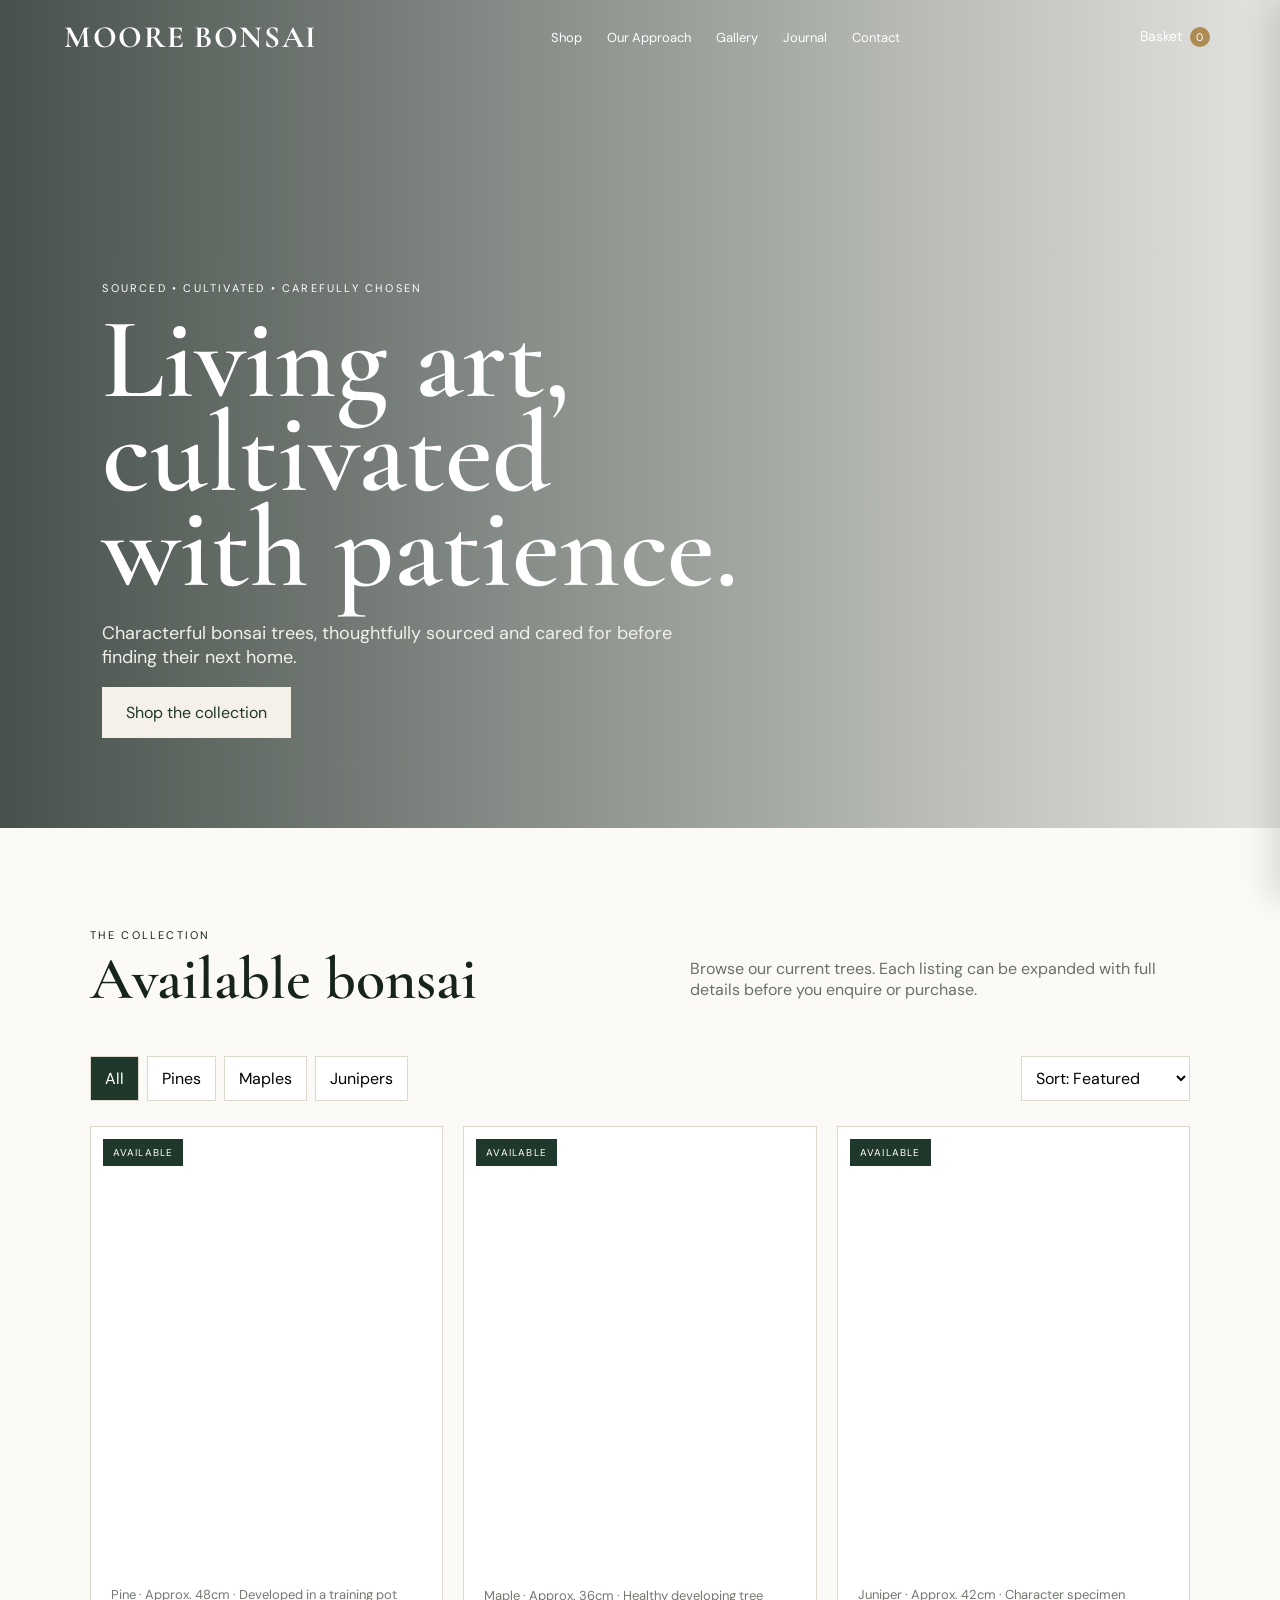
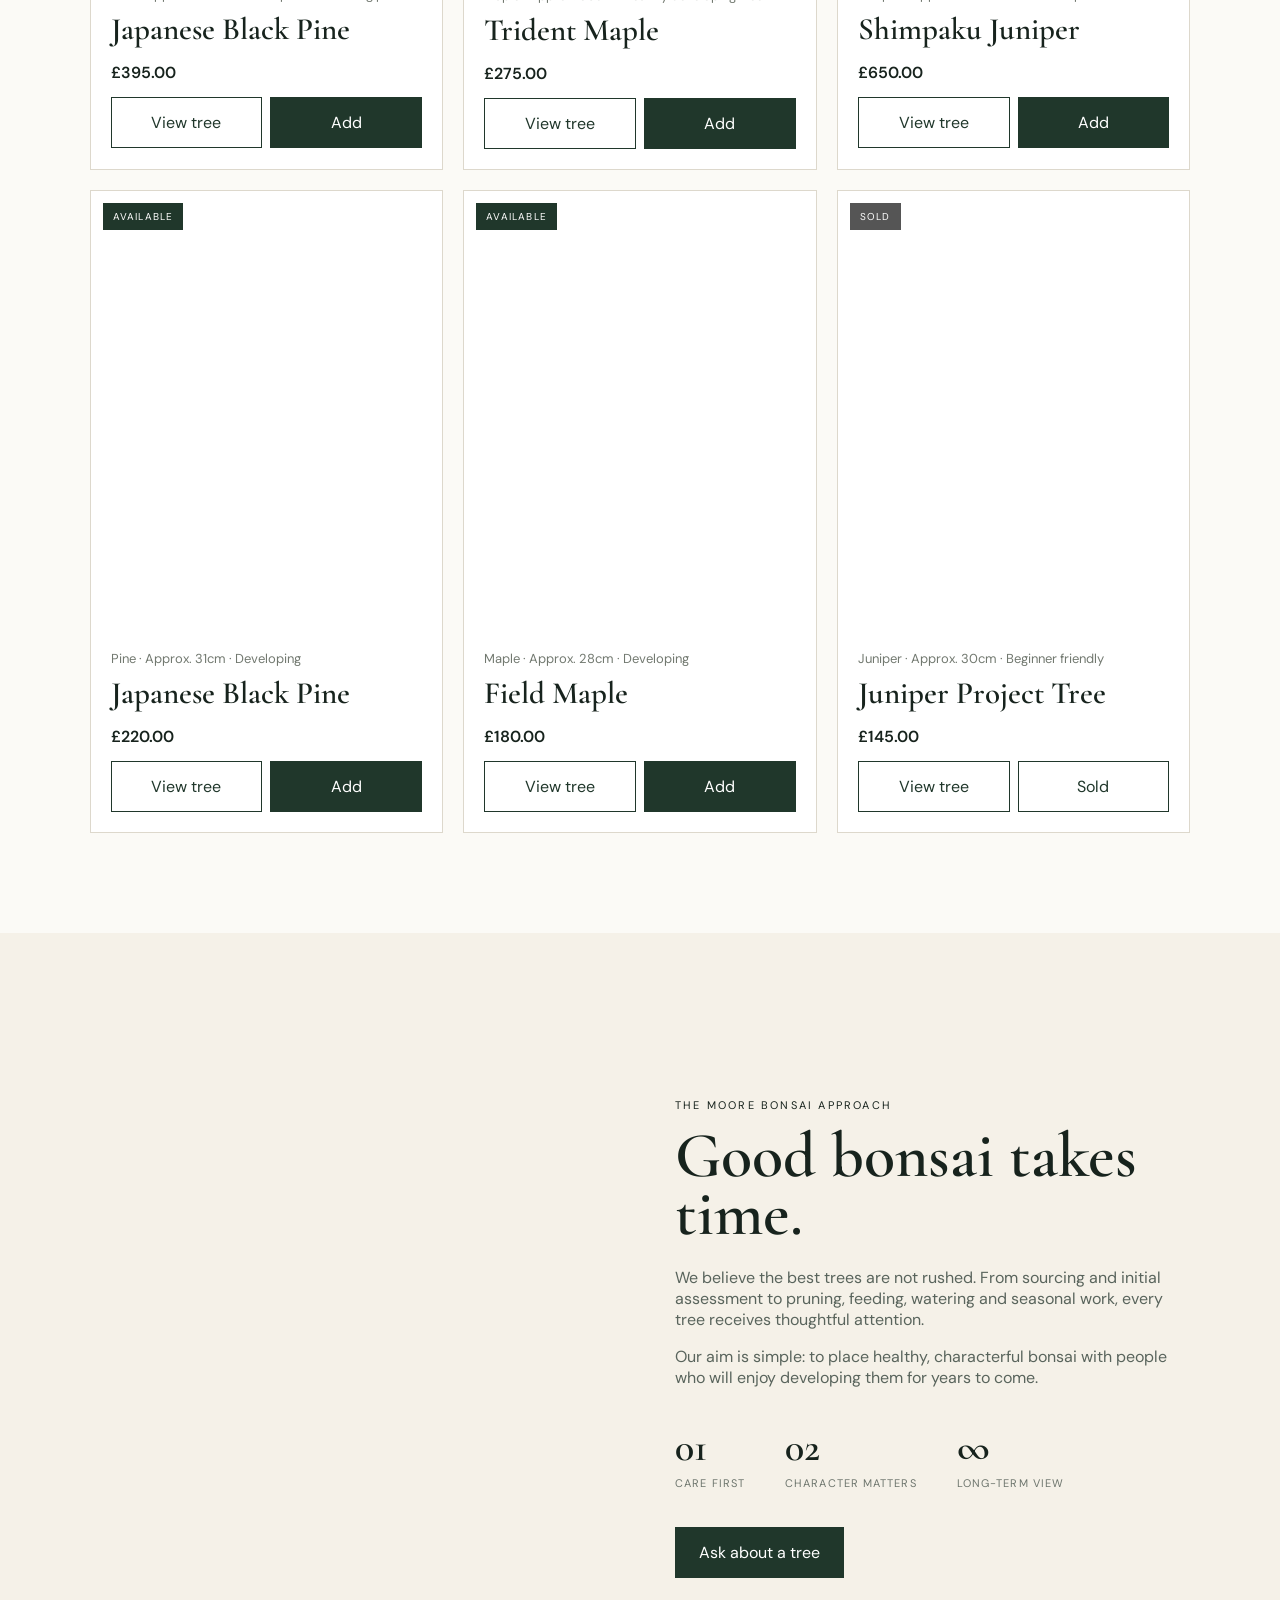
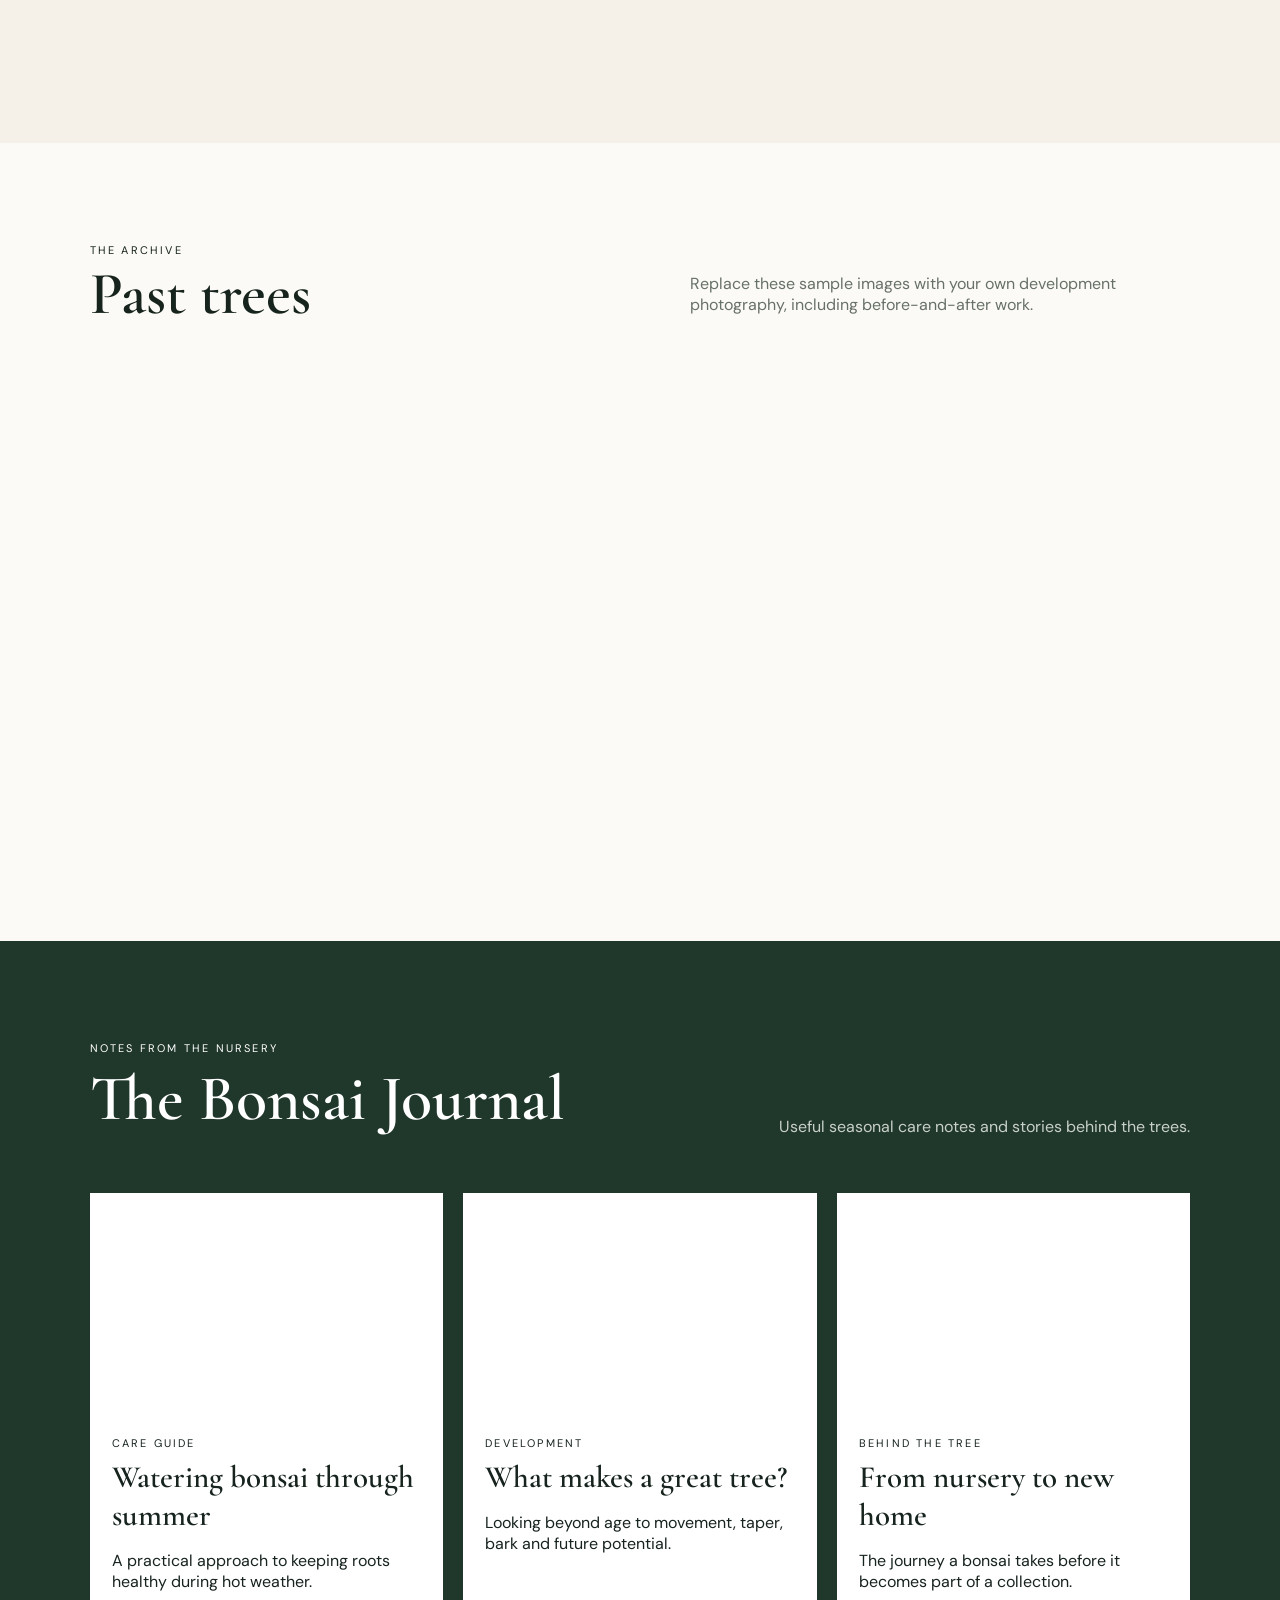
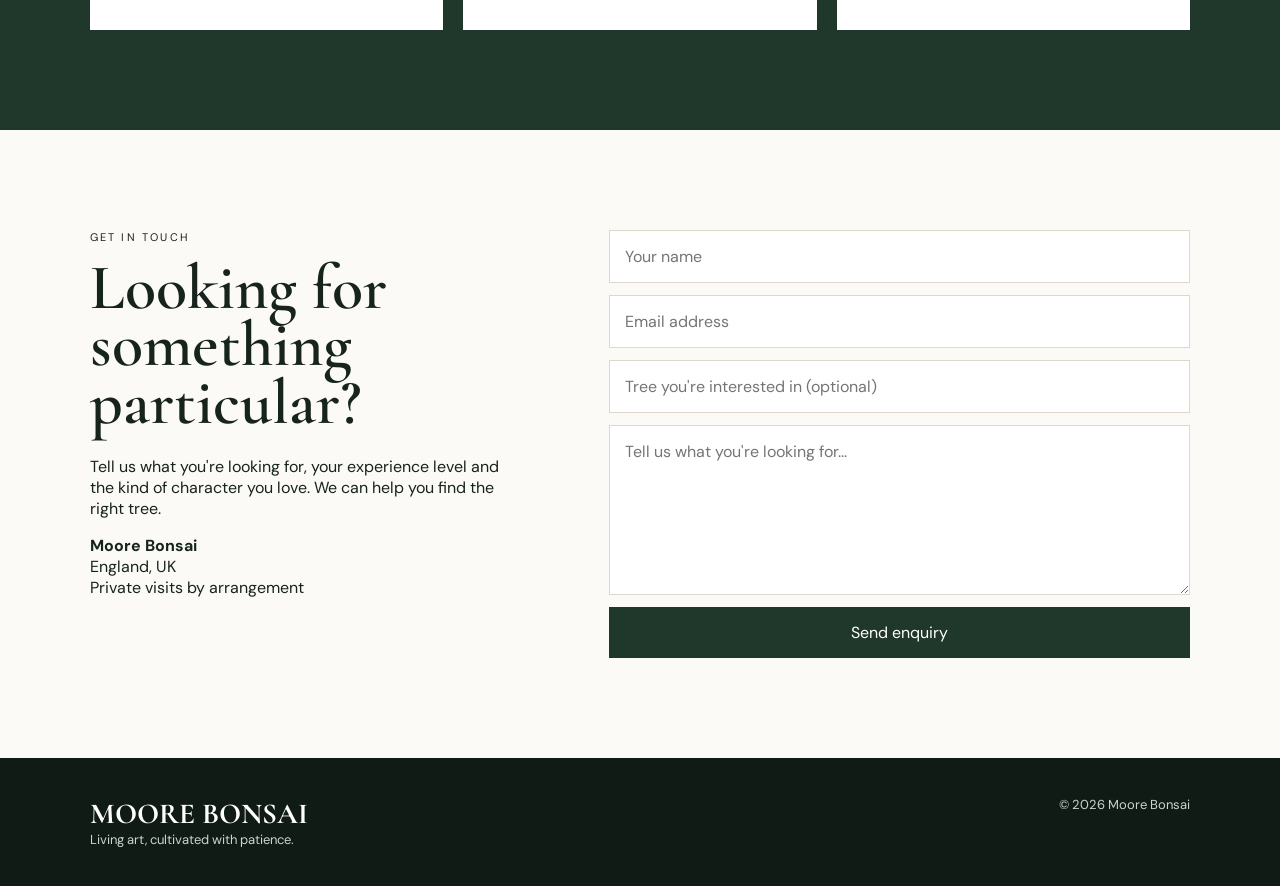
==== index.html @ e244dfec "Add files via upload" ====
<!doctype html>
<html lang="en">
<head>
<meta charset="utf-8">
<meta name="viewport" content="width=device-width,initial-scale=1">
<meta name="description" content="Moore Bonsai — carefully sourced, cultivated and sold bonsai trees in the UK.">
<title>Moore Bonsai | Curated Bonsai Trees</title>
<link rel="preconnect" href="https://fonts.googleapis.com">
<link rel="preconnect" href="https://fonts.gstatic.com" crossorigin>
<link href="https://fonts.googleapis.com/css2?family=Cormorant+Garamond:wght@500;600;700&family=DM+Sans:wght@400;500;600&display=swap" rel="stylesheet">
<style>
:root{--ink:#17231d;--green:#20372b;--sage:#72816e;--cream:#f5f1e8;--paper:#fbfaf6;--line:#ddd8cc;--gold:#ad8b52;--white:#fff}
*{box-sizing:border-box}html{scroll-behavior:smooth}body{margin:0;background:var(--paper);color:var(--ink);font-family:"DM Sans",sans-serif}a{text-decoration:none;color:inherit}button,input,select,textarea{font:inherit}.nav{position:fixed;z-index:20;top:0;width:100%;padding:18px 5vw;display:flex;align-items:center;justify-content:space-between;color:#fff;transition:.25s}.nav.scrolled{background:#fbfaf6f5;color:var(--ink);box-shadow:0 2px 18px #0001}.brand{font:700 31px "Cormorant Garamond";letter-spacing:.05em}.links{display:flex;gap:25px;font-size:13px}.links a:hover{opacity:.6}.nav-actions{display:flex;align-items:center;gap:15px}.cart-btn,.menu{background:none;border:0;color:inherit;cursor:pointer}.cart-btn{font-size:14px}.badge{display:inline-grid;place-items:center;width:20px;height:20px;border-radius:50%;background:var(--gold);color:#fff;font-size:11px;margin-left:4px}.menu{display:none;font-size:24px}.hero{min-height:92vh;background:linear-gradient(90deg,#06130dbb,#06130d18),url("https://images.unsplash.com/photo-1600166898405-da9535204843?auto=format&fit=crop&w=2200&q=88") center/cover;display:grid;align-items:end;color:#fff}.hero-inner{padding:145px 8vw 90px;max-width:900px}.eyebrow{text-transform:uppercase;letter-spacing:.2em;font-size:11px}.hero h1{font:600 clamp(62px,9vw,120px)/.82 "Cormorant Garamond";margin:18px 0 25px}.hero p{font-size:18px;max-width:600px;color:#f1f1ed}.btn{display:inline-block;padding:14px 23px;border:1px solid var(--green);background:var(--green);color:#fff;cursor:pointer;transition:.2s}.btn:hover{transform:translateY(-2px)}.btn.light{background:var(--cream);border-color:var(--cream);color:var(--green)}.btn.outline{background:transparent;color:var(--green)}section{padding:100px 7vw}.section-head{display:flex;justify-content:space-between;align-items:end;gap:30px;margin-bottom:40px}.section-head h2{font:600 60px/.9 "Cormorant Garamond";margin:10px 0}.section-head p{max-width:500px;color:#687168}.shopbar{display:flex;justify-content:space-between;gap:15px;margin-bottom:25px}.filters{display:flex;gap:8px;flex-wrap:wrap}.filter{border:1px solid var(--line);background:#fff;padding:10px 14px;cursor:pointer}.filter.active{background:var(--green);color:#fff}.sort{border:1px solid var(--line);padding:10px;background:#fff}.grid{display:grid;grid-template-columns:repeat(3,1fr);gap:20px}.product{background:#fff;border:1px solid var(--line);position:relative}.product.sold .image{filter:grayscale(.7);opacity:.7}.ribbon{position:absolute;z-index:2;top:12px;left:12px;background:var(--green);color:#fff;padding:7px 10px;font-size:10px;text-transform:uppercase;letter-spacing:.12em}.ribbon.sold{background:#555}.image{aspect-ratio:4/5;background-size:cover;background-position:center}.product-body{padding:20px}.product-body h3{font:600 31px "Cormorant Garamond";margin:7px 0}.meta{color:#727970;font-size:13px}.price{font-weight:600;margin:14px 0}.actions{display:flex;gap:8px}.actions button{flex:1}.story{background:var(--cream);display:grid;grid-template-columns:1fr 1fr;gap:70px;align-items:center}.story-img{min-height:610px;background:url("https://images.unsplash.com/photo-1513836279014-a89f7a76ae86?auto=format&fit=crop&w=1400&q=88") center/cover}.story h2,.journal h2,.contact h2{font:600 64px/.9 "Cormorant Garamond";margin:15px 0 25px}.story p{color:#59645c;max-width:620px}.stats{display:flex;gap:40px;margin:35px 0}.stats strong{display:block;font:600 40px "Cormorant Garamond"}.stats span{font-size:11px;text-transform:uppercase;letter-spacing:.1em;color:#6d756d}.gallery{display:grid;grid-template-columns:1.2fr .8fr .9fr;grid-auto-rows:230px;gap:10px}.gallery div{background:center/cover}.tall{grid-row:span 2}.wide{grid-column:span 2}.journal{background:var(--green);color:#fff}.journal .section-head p{color:#c8d0ca}.journal .card{background:#fff;color:var(--ink);border:0}.cardimg{aspect-ratio:16/10;background:center/cover}.cardbody{padding:22px}.cardbody h3{font:600 31px "Cormorant Garamond";margin:8px 0}.contact{display:grid;grid-template-columns:.85fr 1.15fr;gap:90px}.form{display:grid;gap:12px}.form input,.form textarea{border:1px solid var(--line);padding:15px;background:#fff;outline:none}.form textarea{min-height:170px;resize:vertical}.success{display:none;background:#e6eee7;padding:15px;color:#28422f}.modal-bg{display:none;position:fixed;z-index:40;inset:0;background:#07130db8;padding:5vh 5vw;overflow:auto}.modal{max-width:980px;margin:auto;background:var(--paper);display:grid;grid-template-columns:1fr 1fr;position:relative}.modal-image{min-height:600px;background:center/cover}.modal-body{padding:45px}.close{position:absolute;right:15px;top:10px;border:0;background:none;font-size:30px;cursor:pointer}.modal h2{font:600 56px/.9 "Cormorant Garamond";margin:12px 0}.cart-panel{position:fixed;z-index:50;right:-430px;top:0;width:min(430px,100%);height:100%;background:#fff;box-shadow:-10px 0 30px #0002;transition:.3s;padding:28px;display:flex;flex-direction:column}.cart-panel.open{right:0}.cart-head{display:flex;justify-content:space-between;align-items:center}.cart-items{flex:1;overflow:auto;margin:20px 0}.cart-item{display:grid;grid-template-columns:80px 1fr auto;gap:12px;padding:12px 0;border-bottom:1px solid var(--line)}.cart-thumb{width:80px;height:90px;background:center/cover}.remove{border:0;background:none;color:#777;cursor:pointer}.total{border-top:1px solid var(--line);padding-top:15px;font-size:18px;font-weight:600}.checkout-note{font-size:12px;color:#777;margin:12px 0}footer{padding:38px 7vw;background:#101b16;color:#ccd4ce;display:flex;justify-content:space-between;font-size:13px}.footer-brand{font:700 29px "Cormorant Garamond";color:#fff}
@media(max-width:850px){.links{display:none}.menu{display:block}.nav.open .links{display:flex;position:absolute;top:70px;left:0;right:0;background:var(--paper);color:var(--ink);padding:25px;flex-direction:column}.grid,.story,.contact,.modal{grid-template-columns:1fr}.story-img{min-height:420px}.section-head{display:block}.shopbar{display:block}.sort{margin-top:10px}.gallery{grid-template-columns:1fr 1fr}.wide{grid-column:span 2}.modal-image{min-height:360px}.modal-body{padding:30px}.footer{display:block}}
</style>
</head>
<body>
<nav class="nav" id="nav">
<a class="brand" href="#home">MOORE BONSAI</a>
<div class="links"><a href="#shop">Shop</a><a href="#story">Our Approach</a><a href="#gallery">Gallery</a><a href="#journal">Journal</a><a href="#contact">Contact</a></div>
<div class="nav-actions"><button class="cart-btn" onclick="toggleCart()">Basket <span class="badge" id="count">0</span></button><button class="menu" onclick="document.querySelector('.nav').classList.toggle('open')">☰</button></div>
</nav>

<header class="hero" id="home"><div class="hero-inner">
<div class="eyebrow">Sourced • Cultivated • Carefully Chosen</div>
<h1>Living art,<br>cultivated<br>with patience.</h1>
<p>Characterful bonsai trees, thoughtfully sourced and cared for before finding their next home.</p>
<a class="btn light" href="#shop">Shop the collection</a>
</div></header>

<section id="shop">
<div class="section-head"><div><div class="eyebrow">The collection</div><h2>Available bonsai</h2></div><p>Browse our current trees. Each listing can be expanded with full details before you enquire or purchase.</p></div>
<div class="shopbar"><div class="filters"><button class="filter active" onclick="filterProducts('All',this)">All</button><button class="filter" onclick="filterProducts('Pine',this)">Pines</button><button class="filter" onclick="filterProducts('Maple',this)">Maples</button><button class="filter" onclick="filterProducts('Juniper',this)">Junipers</button></div><select class="sort" onchange="sortProducts(this.value)"><option value="featured">Sort: Featured</option><option value="low">Price: Low to high</option><option value="high">Price: High to low</option></select></div>
<div class="grid" id="products"></div>
</section>

<section class="story" id="story"><div class="story-img"></div><div><div class="eyebrow">The Moore Bonsai approach</div><h2>Good bonsai takes time.</h2><p>We believe the best trees are not rushed. From sourcing and initial assessment to pruning, feeding, watering and seasonal work, every tree receives thoughtful attention.</p><p>Our aim is simple: to place healthy, characterful bonsai with people who will enjoy developing them for years to come.</p><div class="stats"><div><strong>01</strong><span>Care first</span></div><div><strong>02</strong><span>Character matters</span></div><div><strong>∞</strong><span>Long-term view</span></div></div><a class="btn" href="#contact">Ask about a tree</a></div></section>

<section id="gallery"><div class="section-head"><div><div class="eyebrow">The archive</div><h2>Past trees</h2></div><p>Replace these sample images with your own development photography, including before-and-after work.</p></div>
<div class="gallery">
<div class="tall" style="background-image:url('https://images.unsplash.com/photo-1520699049698-acd2fccb8cc8?auto=format&fit=crop&w=1200&q=85')"></div>
<div style="background-image:url('https://images.unsplash.com/photo-1599598425947-5202edd56bdb?auto=format&fit=crop&w=900&q=85')"></div>
<div style="background-image:url('https://images.unsplash.com/photo-1585320806297-9794b3e4eeae?auto=format&fit=crop&w=900&q=85')"></div>
<div class="wide" style="background-image:url('https://images.unsplash.com/photo-1545241047-6083a3684587?auto=format&fit=crop&w=1400&q=85')"></div>
</div></section>

<section class="journal" id="journal"><div class="section-head"><div><div class="eyebrow">Notes from the nursery</div><h2>The Bonsai Journal</h2></div><p>Useful seasonal care notes and stories behind the trees.</p></div>
<div class="grid">
<article class="card"><div class="cardimg" style="background-image:url('https://images.unsplash.com/photo-1599598425947-5202edd56bdb?auto=format&fit=crop&w=1200&q=85')"></div><div class="cardbody"><div class="eyebrow">Care guide</div><h3>Watering bonsai through summer</h3><p>A practical approach to keeping roots healthy during hot weather.</p></div></article>
<article class="card"><div class="cardimg" style="background-image:url('https://images.unsplash.com/photo-1520699049698-acd2fccb8cc8?auto=format&fit=crop&w=1200&q=85')"></div><div class="cardbody"><div class="eyebrow">Development</div><h3>What makes a great tree?</h3><p>Looking beyond age to movement, taper, bark and future potential.</p></div></article>
<article class="card"><div class="cardimg" style="background-image:url('https://images.unsplash.com/photo-1585320806297-9794b3e4eeae?auto=format&fit=crop&w=1200&q=85')"></div><div class="cardbody"><div class="eyebrow">Behind the tree</div><h3>From nursery to new home</h3><p>The journey a bonsai takes before it becomes part of a collection.</p></div></article>
</div></section>

<section class="contact" id="contact"><div><div class="eyebrow">Get in touch</div><h2>Looking for something particular?</h2><p>Tell us what you're looking for, your experience level and the kind of character you love. We can help you find the right tree.</p><p><strong>Moore Bonsai</strong><br>England, UK<br>Private visits by arrangement</p></div>
<form class="form" onsubmit="submitEnquiry(event)"><input required name="name" placeholder="Your name"><input required type="email" name="email" placeholder="Email address"><input name="tree" placeholder="Tree you're interested in (optional)"><textarea required name="message" placeholder="Tell us what you're looking for..."></textarea><button class="btn" type="submit">Send enquiry</button><div class="success" id="success">Thank you. The enquiry form is ready to be connected to your email provider or website backend.</div></form></section>

<footer><div><div class="footer-brand">MOORE BONSAI</div>Living art, cultivated with patience.</div><div>© 2026 Moore Bonsai</div></footer>

<div class="modal-bg" id="modal" onclick="if(event.target===this)closeModal()"><div class="modal"><button class="close" onclick="closeModal()">×</button><div class="modal-image" id="modalImage"></div><div class="modal-body"><div class="eyebrow" id="modalType"></div><h2 id="modalName"></h2><p id="modalDesc"></p><p id="modalDetails"></p><div class="price" id="modalPrice"></div><button class="btn" id="modalAction">Add to basket</button></div></div></div>

<aside class="cart-panel" id="cart"><div class="cart-head"><h2>Basket</h2><button class="close" onclick="toggleCart()">×</button></div><div class="cart-items" id="cartItems"></div><div class="total">Total: <span id="total">£0</span></div><div class="checkout-note">Demo checkout: connect Stripe/Shopify/WooCommerce before taking live payments.</div><button class="btn" onclick="checkout()">Proceed to checkout</button></aside>

<script>
const products=[
{id:1,name:"Japanese Black Pine",type:"Pine",price:395,details:"Approx. 48cm · Developed in a training pot",desc:"Strong movement, mature bark and a refined silhouette. A beautiful project tree with plenty of future potential.",img:"https://images.unsplash.com/photo-1520699049698-acd2fccb8cc8?auto=format&fit=crop&w=1200&q=85",stock:true},
{id:2,name:"Trident Maple",type:"Maple",price:275,details:"Approx. 36cm · Healthy developing tree",desc:"Vigorous growth and excellent ramification potential. Ideal for someone wanting to develop a tree over time.",img:"https://images.unsplash.com/photo-1599598425947-5202edd56bdb?auto=format&fit=crop&w=1200&q=85",stock:true},
{id:3,name:"Shimpaku Juniper",type:"Juniper",price:650,details:"Approx. 42cm · Character specimen",desc:"A characterful tree with aged texture and elegant deadwood. A striking focal point for a collection.",img:"https://images.unsplash.com/photo-1585320806297-9794b3e4eeae?auto=format&fit=crop&w=1200&q=85",stock:true},
{id:4,name:"Japanese Black Pine",type:"Pine",price:220,details:"Approx. 31cm · Developing",desc:"Compact proportions and healthy growth make this a rewarding medium-term project.",img:"https://images.unsplash.com/photo-1545241047-6083a3684587?auto=format&fit=crop&w=1200&q=85",stock:true},
{id:5,name:"Field Maple",type:"Maple",price:180,details:"Approx. 28cm · Developing",desc:"A charming deciduous tree with a natural structure and strong seasonal interest.",img:"https://images.unsplash.com/photo-1501004318641-b39e6451bec6?auto=format&fit=crop&w=1200&q=85",stock:true},
{id:6,name:"Juniper Project Tree",type:"Juniper",price:145,details:"Approx. 30cm · Beginner friendly",desc:"A great entry point for someone looking to learn styling and seasonal maintenance.",img:"https://images.unsplash.com/photo-1497250681960-ef046c08a56e?auto=format&fit=crop&w=1200&q=85",stock:false}
];
let current=[...products], cart=JSON.parse(localStorage.getItem("mooreCart")||"[]");
const money=n=>new Intl.NumberFormat("en-GB",{style:"currency",currency:"GBP"}).format(n);
function render(list=current){document.getElementById("products").innerHTML=list.map(p=>`<article class="product ${p.stock?'':'sold'}"><div class="ribbon ${p.stock?'':'sold'}">${p.stock?'Available':'Sold'}</div><div class="image" style="background-image:url('${p.img}')"></div><div class="product-body"><div class="meta">${p.type} · ${p.details}</div><h3>${p.name}</h3><div class="price">${money(p.price)}</div><div class="actions"><button class="btn outline" onclick="openProduct(${p.id})">View tree</button>${p.stock?`<button class="btn" onclick="add(${p.id})">Add</button>`:`<button class="btn outline" disabled>Sold</button>`}</div></div></article>`).join("")}
function filterProducts(type,el){document.querySelectorAll(".filter").forEach(x=>x.classList.remove("active"));el.classList.add("active");current=type==="All"?[...products]:products.filter(p=>p.type===type);sortProducts(document.querySelector(".sort").value)}
function sortProducts(v){let x=[...current];if(v==="low")x.sort((a,b)=>a.price-b.price);if(v==="high")x.sort((a,b)=>b.price-a.price);render(x)}
function openProduct(id){let p=products.find(x=>x.id===id);document.getElementById("modalImage").style.backgroundImage=`url('${p.img}')`;document.getElementById("modalType").textContent=p.type+" · "+(p.stock?"Available":"Sold");document.getElementById("modalName").textContent=p.name;document.getElementById("modalDesc").textContent=p.desc;document.getElementById("modalDetails").textContent=p.details;document.getElementById("modalPrice").textContent=money(p.price);let b=document.getElementById("modalAction");b.disabled=!p.stock;b.textContent=p.stock?"Add to basket":"Sold";b.onclick=()=>{add(p.id);closeModal()};document.getElementById("modal").style.display="block"}
function closeModal(){document.getElementById("modal").style.display="none"}
function add(id){let p=products.find(x=>x.id===id);if(!p.stock)return;let existing=cart.find(x=>x.id===id);if(!existing)cart.push({id});saveCart();toggleCart(true)}
function remove(id){cart=cart.filter(x=>x.id!==id);saveCart()}
function saveCart(){localStorage.setItem("mooreCart",JSON.stringify(cart));renderCart()}
function renderCart(){let items=cart.map(x=>products.find(p=>p.id===x.id)).filter(Boolean);document.getElementById("count").textContent=items.length;document.getElementById("cartItems").innerHTML=items.length?items.map(p=>`<div class="cart-item"><div class="cart-thumb" style="background-image:url('${p.img}')"></div><div><strong>${p.name}</strong><div>${money(p.price)}</div></div><button class="remove" onclick="remove(${p.id})">Remove</button></div>`).join(""):`<p>Your basket is empty.</p>`;document.getElementById("total").textContent=money(items.reduce((s,p)=>s+p.price,0))}
function toggleCart(force){document.getElementById("cart").classList.toggle("open",force===true?true:undefined);renderCart()}
function checkout(){alert("Checkout is not connected yet. Connect this button to Stripe, Shopify or WooCommerce before launch.")}
function submitEnquiry(e){e.preventDefault();document.getElementById("success").style.display="block";e.target.reset()}
window.addEventListener("scroll",()=>document.getElementById("nav").classList.toggle("scrolled",scrollY>30));render();renderCart();
</script>
</body></html>
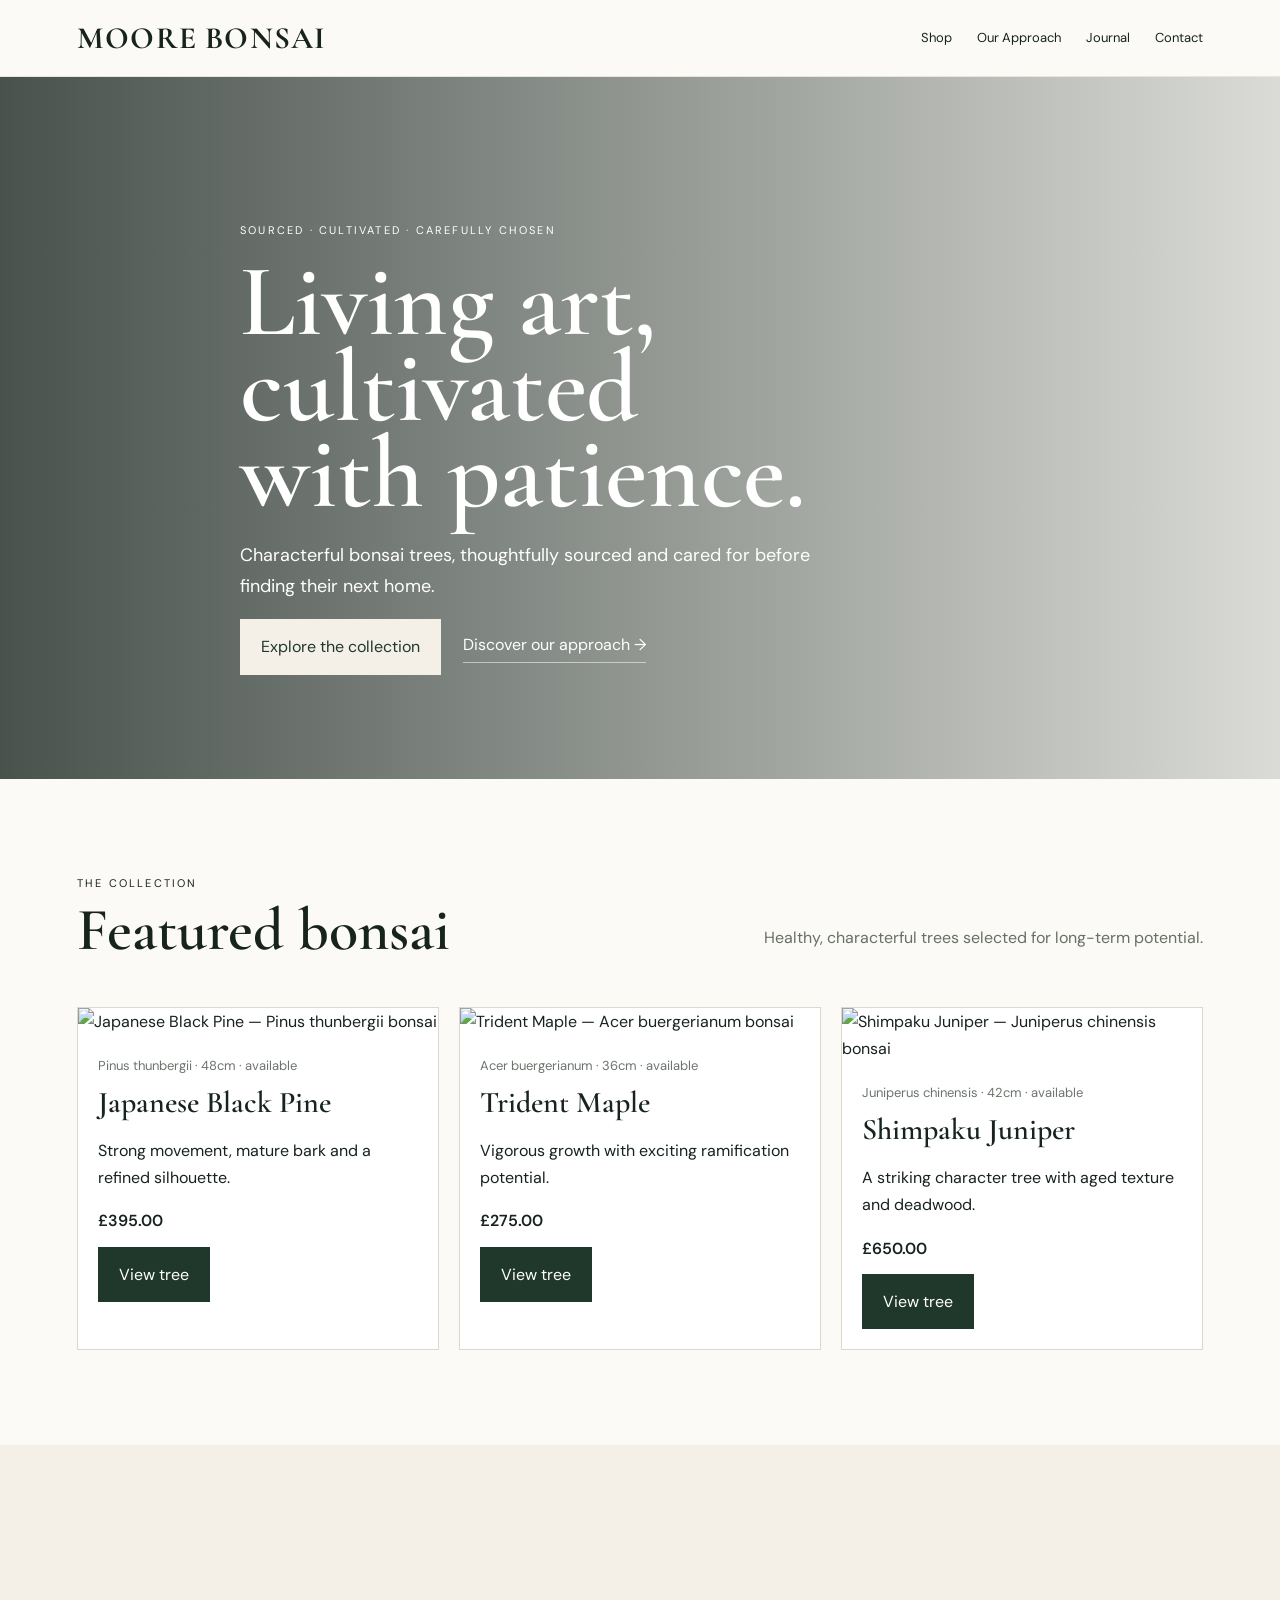
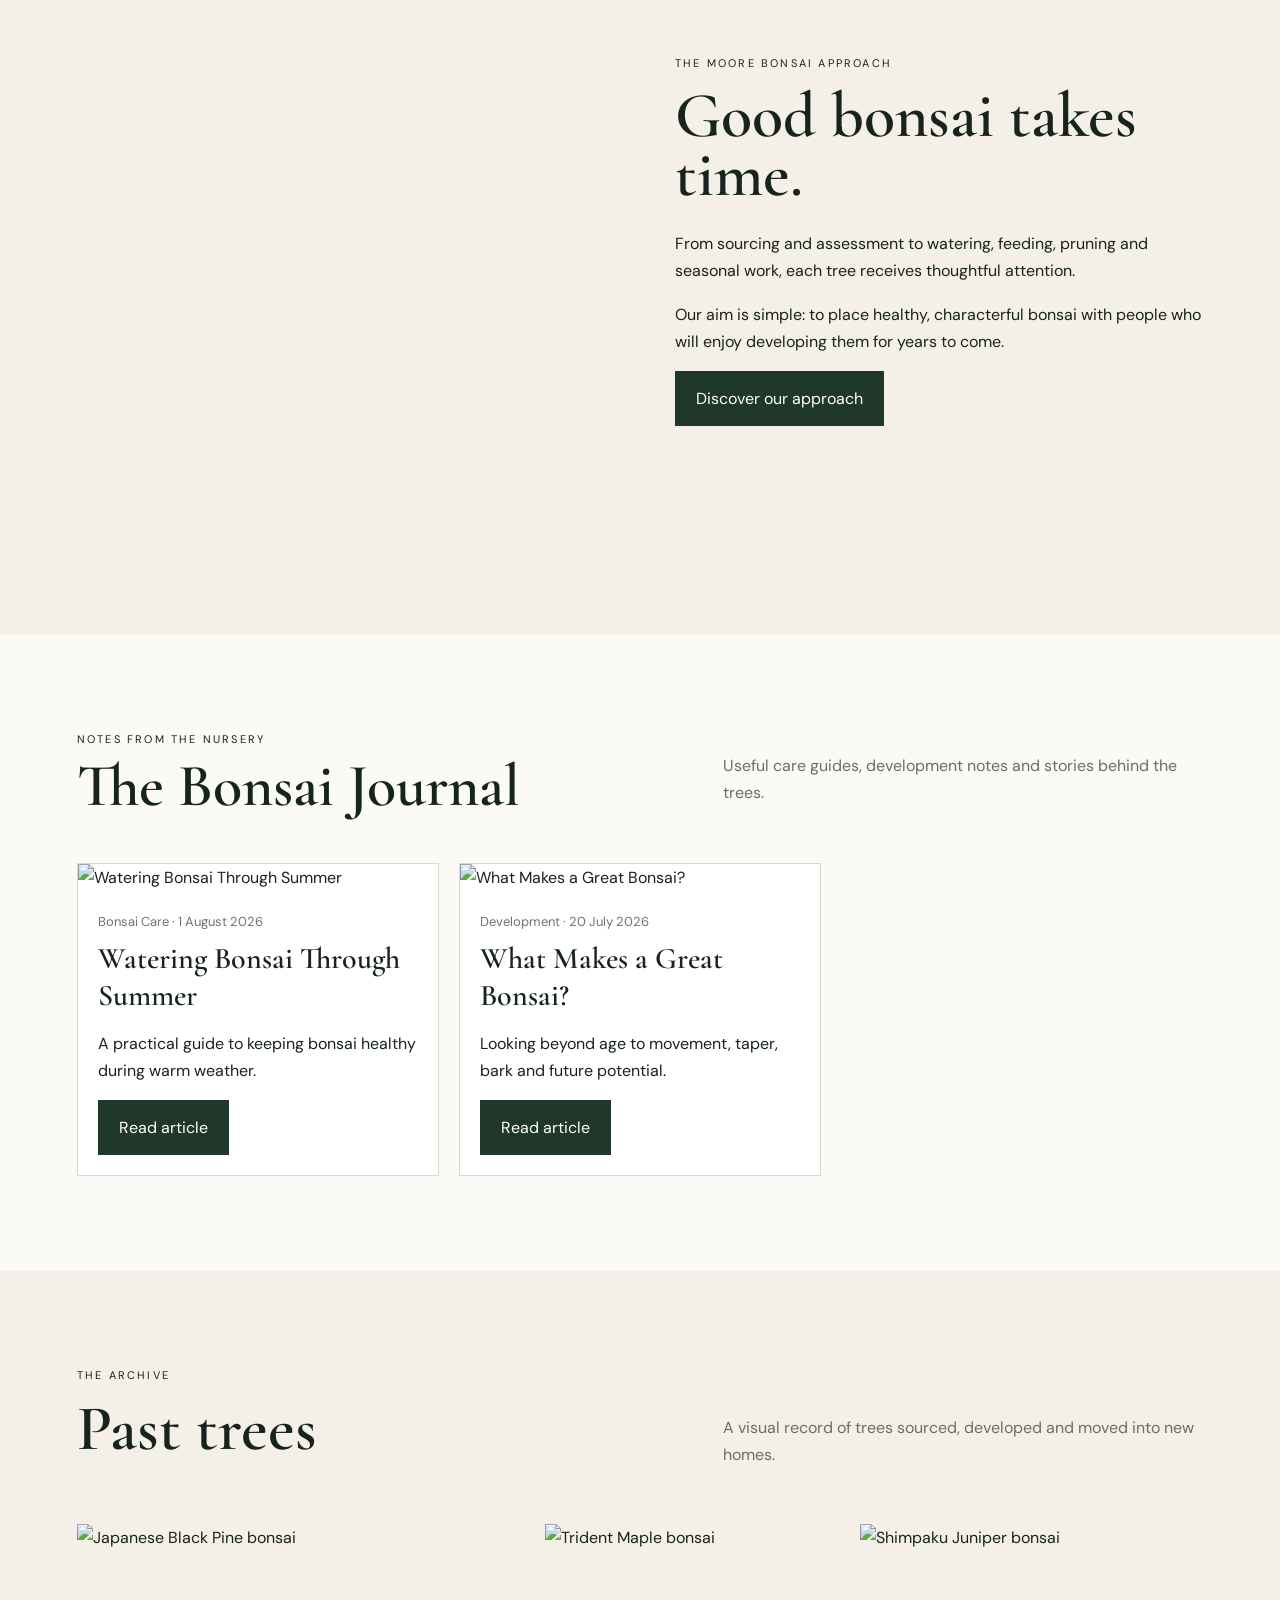
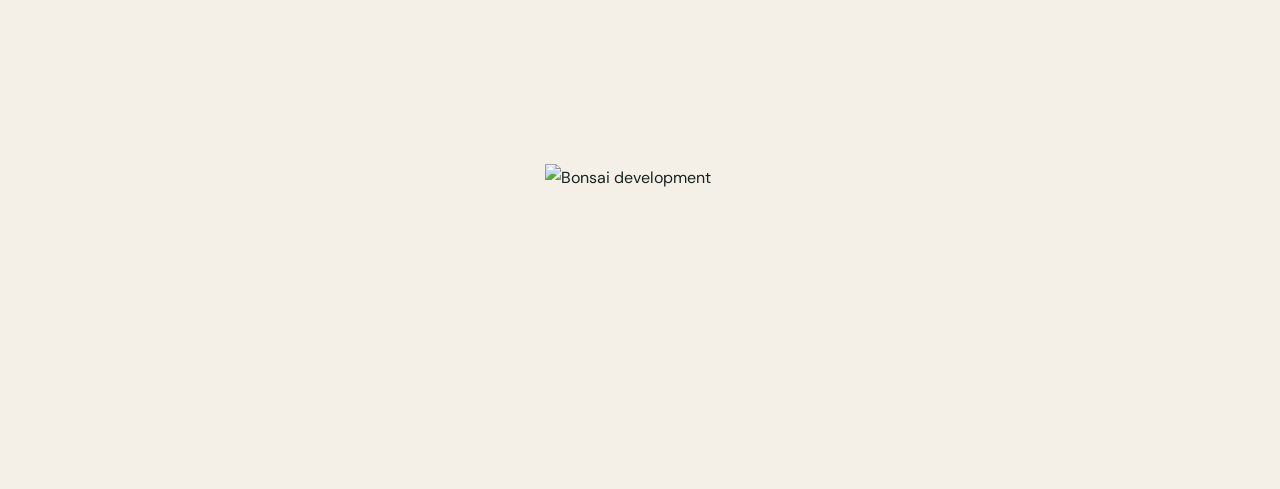
==== commit 05f0d4b0: "Add files via upload" ====
--- a/index.html
+++ b/index.html
@@ -1,88 +1,62 @@
 <!doctype html>
-<html lang="en">
+<html lang="en-GB">
 <head>
 <meta charset="utf-8">
 <meta name="viewport" content="width=device-width,initial-scale=1">
-<meta name="description" content="Moore Bonsai — carefully sourced, cultivated and sold bonsai trees in the UK.">
-<title>Moore Bonsai | Curated Bonsai Trees</title>
+<title>Moore Bonsai | Bonsai Trees for Sale in the UK</title>
+<meta name="description" content="Moore Bonsai — carefully sourced, cultivated and sold bonsai trees in the UK. Explore available trees and practical bonsai care notes.">
+<meta name="robots" content="index,follow">
+<link rel="canonical" href="./">
+<meta property="og:title" content="Moore Bonsai | Bonsai Trees for Sale in the UK">
+<meta property="og:description" content="Carefully sourced, cultivated and sold bonsai trees in the UK.">
+<meta property="og:type" content="website">
+<meta property="og:image" content="images/products/japanese-black-pine.jpg">
 <link rel="preconnect" href="https://fonts.googleapis.com">
 <link rel="preconnect" href="https://fonts.gstatic.com" crossorigin>
 <link href="https://fonts.googleapis.com/css2?family=Cormorant+Garamond:wght@500;600;700&family=DM+Sans:wght@400;500;600&display=swap" rel="stylesheet">
-<style>
-:root{--ink:#17231d;--green:#20372b;--sage:#72816e;--cream:#f5f1e8;--paper:#fbfaf6;--line:#ddd8cc;--gold:#ad8b52;--white:#fff}
-*{box-sizing:border-box}html{scroll-behavior:smooth}body{margin:0;background:var(--paper);color:var(--ink);font-family:"DM Sans",sans-serif}a{text-decoration:none;color:inherit}button,input,select,textarea{font:inherit}.nav{position:fixed;z-index:20;top:0;width:100%;padding:18px 5vw;display:flex;align-items:center;justify-content:space-between;color:#fff;transition:.25s}.nav.scrolled{background:#fbfaf6f5;color:var(--ink);box-shadow:0 2px 18px #0001}.brand{font:700 31px "Cormorant Garamond";letter-spacing:.05em}.links{display:flex;gap:25px;font-size:13px}.links a:hover{opacity:.6}.nav-actions{display:flex;align-items:center;gap:15px}.cart-btn,.menu{background:none;border:0;color:inherit;cursor:pointer}.cart-btn{font-size:14px}.badge{display:inline-grid;place-items:center;width:20px;height:20px;border-radius:50%;background:var(--gold);color:#fff;font-size:11px;margin-left:4px}.menu{display:none;font-size:24px}.hero{min-height:92vh;background:linear-gradient(90deg,#06130dbb,#06130d18),url("https://images.unsplash.com/photo-1600166898405-da9535204843?auto=format&fit=crop&w=2200&q=88") center/cover;display:grid;align-items:end;color:#fff}.hero-inner{padding:145px 8vw 90px;max-width:900px}.eyebrow{text-transform:uppercase;letter-spacing:.2em;font-size:11px}.hero h1{font:600 clamp(62px,9vw,120px)/.82 "Cormorant Garamond";margin:18px 0 25px}.hero p{font-size:18px;max-width:600px;color:#f1f1ed}.btn{display:inline-block;padding:14px 23px;border:1px solid var(--green);background:var(--green);color:#fff;cursor:pointer;transition:.2s}.btn:hover{transform:translateY(-2px)}.btn.light{background:var(--cream);border-color:var(--cream);color:var(--green)}.btn.outline{background:transparent;color:var(--green)}section{padding:100px 7vw}.section-head{display:flex;justify-content:space-between;align-items:end;gap:30px;margin-bottom:40px}.section-head h2{font:600 60px/.9 "Cormorant Garamond";margin:10px 0}.section-head p{max-width:500px;color:#687168}.shopbar{display:flex;justify-content:space-between;gap:15px;margin-bottom:25px}.filters{display:flex;gap:8px;flex-wrap:wrap}.filter{border:1px solid var(--line);background:#fff;padding:10px 14px;cursor:pointer}.filter.active{background:var(--green);color:#fff}.sort{border:1px solid var(--line);padding:10px;background:#fff}.grid{display:grid;grid-template-columns:repeat(3,1fr);gap:20px}.product{background:#fff;border:1px solid var(--line);position:relative}.product.sold .image{filter:grayscale(.7);opacity:.7}.ribbon{position:absolute;z-index:2;top:12px;left:12px;background:var(--green);color:#fff;padding:7px 10px;font-size:10px;text-transform:uppercase;letter-spacing:.12em}.ribbon.sold{background:#555}.image{aspect-ratio:4/5;background-size:cover;background-position:center}.product-body{padding:20px}.product-body h3{font:600 31px "Cormorant Garamond";margin:7px 0}.meta{color:#727970;font-size:13px}.price{font-weight:600;margin:14px 0}.actions{display:flex;gap:8px}.actions button{flex:1}.story{background:var(--cream);display:grid;grid-template-columns:1fr 1fr;gap:70px;align-items:center}.story-img{min-height:610px;background:url("https://images.unsplash.com/photo-1513836279014-a89f7a76ae86?auto=format&fit=crop&w=1400&q=88") center/cover}.story h2,.journal h2,.contact h2{font:600 64px/.9 "Cormorant Garamond";margin:15px 0 25px}.story p{color:#59645c;max-width:620px}.stats{display:flex;gap:40px;margin:35px 0}.stats strong{display:block;font:600 40px "Cormorant Garamond"}.stats span{font-size:11px;text-transform:uppercase;letter-spacing:.1em;color:#6d756d}.gallery{display:grid;grid-template-columns:1.2fr .8fr .9fr;grid-auto-rows:230px;gap:10px}.gallery div{background:center/cover}.tall{grid-row:span 2}.wide{grid-column:span 2}.journal{background:var(--green);color:#fff}.journal .section-head p{color:#c8d0ca}.journal .card{background:#fff;color:var(--ink);border:0}.cardimg{aspect-ratio:16/10;background:center/cover}.cardbody{padding:22px}.cardbody h3{font:600 31px "Cormorant Garamond";margin:8px 0}.contact{display:grid;grid-template-columns:.85fr 1.15fr;gap:90px}.form{display:grid;gap:12px}.form input,.form textarea{border:1px solid var(--line);padding:15px;background:#fff;outline:none}.form textarea{min-height:170px;resize:vertical}.success{display:none;background:#e6eee7;padding:15px;color:#28422f}.modal-bg{display:none;position:fixed;z-index:40;inset:0;background:#07130db8;padding:5vh 5vw;overflow:auto}.modal{max-width:980px;margin:auto;background:var(--paper);display:grid;grid-template-columns:1fr 1fr;position:relative}.modal-image{min-height:600px;background:center/cover}.modal-body{padding:45px}.close{position:absolute;right:15px;top:10px;border:0;background:none;font-size:30px;cursor:pointer}.modal h2{font:600 56px/.9 "Cormorant Garamond";margin:12px 0}.cart-panel{position:fixed;z-index:50;right:-430px;top:0;width:min(430px,100%);height:100%;background:#fff;box-shadow:-10px 0 30px #0002;transition:.3s;padding:28px;display:flex;flex-direction:column}.cart-panel.open{right:0}.cart-head{display:flex;justify-content:space-between;align-items:center}.cart-items{flex:1;overflow:auto;margin:20px 0}.cart-item{display:grid;grid-template-columns:80px 1fr auto;gap:12px;padding:12px 0;border-bottom:1px solid var(--line)}.cart-thumb{width:80px;height:90px;background:center/cover}.remove{border:0;background:none;color:#777;cursor:pointer}.total{border-top:1px solid var(--line);padding-top:15px;font-size:18px;font-weight:600}.checkout-note{font-size:12px;color:#777;margin:12px 0}footer{padding:38px 7vw;background:#101b16;color:#ccd4ce;display:flex;justify-content:space-between;font-size:13px}.footer-brand{font:700 29px "Cormorant Garamond";color:#fff}
-@media(max-width:850px){.links{display:none}.menu{display:block}.nav.open .links{display:flex;position:absolute;top:70px;left:0;right:0;background:var(--paper);color:var(--ink);padding:25px;flex-direction:column}.grid,.story,.contact,.modal{grid-template-columns:1fr}.story-img{min-height:420px}.section-head{display:block}.shopbar{display:block}.sort{margin-top:10px}.gallery{grid-template-columns:1fr 1fr}.wide{grid-column:span 2}.modal-image{min-height:360px}.modal-body{padding:30px}.footer{display:block}}
-</style>
+<link rel="stylesheet" href="css/style.css">
+<script type="application/ld+json">{
+"@context":"https://schema.org","@type":"Organization","name":"Moore Bonsai","description":"Bonsai trees sourced, cultivated and sold in the UK."
+}</script>
 </head>
 <body>
-<nav class="nav" id="nav">
-<a class="brand" href="#home">MOORE BONSAI</a>
-<div class="links"><a href="#shop">Shop</a><a href="#story">Our Approach</a><a href="#gallery">Gallery</a><a href="#journal">Journal</a><a href="#contact">Contact</a></div>
-<div class="nav-actions"><button class="cart-btn" onclick="toggleCart()">Basket <span class="badge" id="count">0</span></button><button class="menu" onclick="document.querySelector('.nav').classList.toggle('open')">☰</button></div>
-</nav>
+<nav class="nav"><div class="wrap nav-in">
+<a class="brand" href="./">MOORE BONSAI</a>
+<button class="menu" aria-label="Open menu">☰</button>
+<div class="links"><a href="shop.html">Shop</a><a href="about.html">Our Approach</a><a href="journal.html">Journal</a><a href="contact.html">Contact</a></div>
+</div></nav>
 
-<header class="hero" id="home"><div class="hero-inner">
-<div class="eyebrow">Sourced • Cultivated • Carefully Chosen</div>
+<header class="hero"><div class="wrap hero-in">
+<div class="eyebrow">Sourced · Cultivated · Carefully Chosen</div>
 <h1>Living art,<br>cultivated<br>with patience.</h1>
 <p>Characterful bonsai trees, thoughtfully sourced and cared for before finding their next home.</p>
-<a class="btn light" href="#shop">Shop the collection</a>
+<div class="hero-actions"><a class="btn alt" href="shop.html">Explore the collection</a><a class="text-link" href="about.html">Discover our approach →</a></div>
 </div></header>
 
-<section id="shop">
-<div class="section-head"><div><div class="eyebrow">The collection</div><h2>Available bonsai</h2></div><p>Browse our current trees. Each listing can be expanded with full details before you enquire or purchase.</p></div>
-<div class="shopbar"><div class="filters"><button class="filter active" onclick="filterProducts('All',this)">All</button><button class="filter" onclick="filterProducts('Pine',this)">Pines</button><button class="filter" onclick="filterProducts('Maple',this)">Maples</button><button class="filter" onclick="filterProducts('Juniper',this)">Junipers</button></div><select class="sort" onchange="sortProducts(this.value)"><option value="featured">Sort: Featured</option><option value="low">Price: Low to high</option><option value="high">Price: High to low</option></select></div>
-<div class="grid" id="products"></div>
-</section>
-
-<section class="story" id="story"><div class="story-img"></div><div><div class="eyebrow">The Moore Bonsai approach</div><h2>Good bonsai takes time.</h2><p>We believe the best trees are not rushed. From sourcing and initial assessment to pruning, feeding, watering and seasonal work, every tree receives thoughtful attention.</p><p>Our aim is simple: to place healthy, characterful bonsai with people who will enjoy developing them for years to come.</p><div class="stats"><div><strong>01</strong><span>Care first</span></div><div><strong>02</strong><span>Character matters</span></div><div><strong>∞</strong><span>Long-term view</span></div></div><a class="btn" href="#contact">Ask about a tree</a></div></section>
-
-<section id="gallery"><div class="section-head"><div><div class="eyebrow">The archive</div><h2>Past trees</h2></div><p>Replace these sample images with your own development photography, including before-and-after work.</p></div>
-<div class="gallery">
-<div class="tall" style="background-image:url('https://images.unsplash.com/photo-1520699049698-acd2fccb8cc8?auto=format&fit=crop&w=1200&q=85')"></div>
-<div style="background-image:url('https://images.unsplash.com/photo-1599598425947-5202edd56bdb?auto=format&fit=crop&w=900&q=85')"></div>
-<div style="background-image:url('https://images.unsplash.com/photo-1585320806297-9794b3e4eeae?auto=format&fit=crop&w=900&q=85')"></div>
-<div class="wide" style="background-image:url('https://images.unsplash.com/photo-1545241047-6083a3684587?auto=format&fit=crop&w=1400&q=85')"></div>
+<section><div class="wrap">
+<div class="head"><div><div class="eyebrow">The collection</div><h2>Featured bonsai</h2></div><p>Healthy, characterful trees selected for long-term potential.</p></div>
+<div class="grid" id="featured-products"></div>
 </div></section>
 
-<section class="journal" id="journal"><div class="section-head"><div><div class="eyebrow">Notes from the nursery</div><h2>The Bonsai Journal</h2></div><p>Useful seasonal care notes and stories behind the trees.</p></div>
-<div class="grid">
-<article class="card"><div class="cardimg" style="background-image:url('https://images.unsplash.com/photo-1599598425947-5202edd56bdb?auto=format&fit=crop&w=1200&q=85')"></div><div class="cardbody"><div class="eyebrow">Care guide</div><h3>Watering bonsai through summer</h3><p>A practical approach to keeping roots healthy during hot weather.</p></div></article>
-<article class="card"><div class="cardimg" style="background-image:url('https://images.unsplash.com/photo-1520699049698-acd2fccb8cc8?auto=format&fit=crop&w=1200&q=85')"></div><div class="cardbody"><div class="eyebrow">Development</div><h3>What makes a great tree?</h3><p>Looking beyond age to movement, taper, bark and future potential.</p></div></article>
-<article class="card"><div class="cardimg" style="background-image:url('https://images.unsplash.com/photo-1585320806297-9794b3e4eeae?auto=format&fit=crop&w=1200&q=85')"></div><div class="cardbody"><div class="eyebrow">Behind the tree</div><h3>From nursery to new home</h3><p>The journey a bonsai takes before it becomes part of a collection.</p></div></article>
+<section class="story"><div class="wrap story-grid"><div class="story-img"></div><div>
+<div class="eyebrow">The Moore Bonsai approach</div><h2>Good bonsai takes time.</h2>
+<p>From sourcing and assessment to watering, feeding, pruning and seasonal work, each tree receives thoughtful attention.</p>
+<p>Our aim is simple: to place healthy, characterful bonsai with people who will enjoy developing them for years to come.</p>
+<a class="btn" href="about.html">Discover our approach</a>
+</div></div></section>
+
+<section><div class="wrap">
+<div class="head"><div><div class="eyebrow">Notes from the nursery</div><h2>The Bonsai Journal</h2></div><p>Useful care guides, development notes and stories behind the trees.</p></div>
+<div class="grid" id="latest-posts"></div>
 </div></section>
 
-<section class="contact" id="contact"><div><div class="eyebrow">Get in touch</div><h2>Looking for something particular?</h2><p>Tell us what you're looking for, your experience level and the kind of character you love. We can help you find the right tree.</p><p><strong>Moore Bonsai</strong><br>England, UK<br>Private visits by arrangement</p></div>
-<form class="form" onsubmit="submitEnquiry(event)"><input required name="name" placeholder="Your name"><input required type="email" name="email" placeholder="Email address"><input name="tree" placeholder="Tree you're interested in (optional)"><textarea required name="message" placeholder="Tell us what you're looking for..."></textarea><button class="btn" type="submit">Send enquiry</button><div class="success" id="success">Thank you. The enquiry form is ready to be connected to your email provider or website backend.</div></form></section>
+<section class="story"><div class="wrap"><div class="head"><div><div class="eyebrow">The archive</div><h2>Past trees</h2></div><p>A visual record of trees sourced, developed and moved into new homes.</p></div>
+<div class="gallery">
+<img class="tall" src="images/products/japanese-black-pine.jpg" alt="Japanese Black Pine bonsai">
+<img src="images/products/trident-maple.jpg" alt="Trident Maple bonsai">
+<img src="images/products/shimpaku-juniper.jpg" alt="Shimpaku Juniper bonsai">
+<img class="wide" src="images/journal/great-bonsai.jpg" alt="Bonsai development">
+</div></div></section>
 
-<footer><div><div class="footer-brand">MOORE BONSAI</div>Living art, cultivated with patience.</div><div>© 2026 Moore Bonsai</div></footer>
-
-<div class="modal-bg" id="modal" onclick="if(event.target===this)closeModal()"><div class="modal"><button class="close" onclick="closeModal()">×</button><div class="modal-image" id="modalImage"></div><div class="modal-body"><div class="eyebrow" id="modalType"></div><h2 id="modalName"></h2><p id="modalDesc"></p><p id="modalDetails"></p><div class="price" id="modalPrice"></div><button class="btn" id="modalAction">Add to basket</button></div></div></div>
-
-<aside class="cart-panel" id="cart"><div class="cart-head"><h2>Basket</h2><button class="close" onclick="toggleCart()">×</button></div><div class="cart-items" id="cartItems"></div><div class="total">Total: <span id="total">£0</span></div><div class="checkout-note">Demo checkout: connect Stripe/Shopify/WooCommerce before taking live payments.</div><button class="btn" onclick="checkout()">Proceed to checkout</button></aside>
-
-<script>
-const products=[
-{id:1,name:"Japanese Black Pine",type:"Pine",price:395,details:"Approx. 48cm · Developed in a training pot",desc:"Strong movement, mature bark and a refined silhouette. A beautiful project tree with plenty of future potential.",img:"https://images.unsplash.com/photo-1520699049698-acd2fccb8cc8?auto=format&fit=crop&w=1200&q=85",stock:true},
-{id:2,name:"Trident Maple",type:"Maple",price:275,details:"Approx. 36cm · Healthy developing tree",desc:"Vigorous growth and excellent ramification potential. Ideal for someone wanting to develop a tree over time.",img:"https://images.unsplash.com/photo-1599598425947-5202edd56bdb?auto=format&fit=crop&w=1200&q=85",stock:true},
-{id:3,name:"Shimpaku Juniper",type:"Juniper",price:650,details:"Approx. 42cm · Character specimen",desc:"A characterful tree with aged texture and elegant deadwood. A striking focal point for a collection.",img:"https://images.unsplash.com/photo-1585320806297-9794b3e4eeae?auto=format&fit=crop&w=1200&q=85",stock:true},
-{id:4,name:"Japanese Black Pine",type:"Pine",price:220,details:"Approx. 31cm · Developing",desc:"Compact proportions and healthy growth make this a rewarding medium-term project.",img:"https://images.unsplash.com/photo-1545241047-6083a3684587?auto=format&fit=crop&w=1200&q=85",stock:true},
-{id:5,name:"Field Maple",type:"Maple",price:180,details:"Approx. 28cm · Developing",desc:"A charming deciduous tree with a natural structure and strong seasonal interest.",img:"https://images.unsplash.com/photo-1501004318641-b39e6451bec6?auto=format&fit=crop&w=1200&q=85",stock:true},
-{id:6,name:"Juniper Project Tree",type:"Juniper",price:145,details:"Approx. 30cm · Beginner friendly",desc:"A great entry point for someone looking to learn styling and seasonal maintenance.",img:"https://images.unsplash.com/photo-1497250681960-ef046c08a56e?auto=format&fit=crop&w=1200&q=85",stock:false}
-];
-let current=[...products], cart=JSON.parse(localStorage.getItem("mooreCart")||"[]");
-const money=n=>new Intl.NumberFormat("en-GB",{style:"currency",currency:"GBP"}).format(n);
-function render(list=current){document.getElementById("products").innerHTML=list.map(p=>`<article class="product ${p.stock?'':'sold'}"><div class="ribbon ${p.stock?'':'sold'}">${p.stock?'Available':'Sold'}</div><div class="image" style="background-image:url('${p.img}')"></div><div class="product-body"><div class="meta">${p.type} · ${p.details}</div><h3>${p.name}</h3><div class="price">${money(p.price)}</div><div class="actions"><button class="btn outline" onclick="openProduct(${p.id})">View tree</button>${p.stock?`<button class="btn" onclick="add(${p.id})">Add</button>`:`<button class="btn outline" disabled>Sold</button>`}</div></div></article>`).join("")}
-function filterProducts(type,el){document.querySelectorAll(".filter").forEach(x=>x.classList.remove("active"));el.classList.add("active");current=type==="All"?[...products]:products.filter(p=>p.type===type);sortProducts(document.querySelector(".sort").value)}
-function sortProducts(v){let x=[...current];if(v==="low")x.sort((a,b)=>a.price-b.price);if(v==="high")x.sort((a,b)=>b.price-a.price);render(x)}
-function openProduct(id){let p=products.find(x=>x.id===id);document.getElementById("modalImage").style.backgroundImage=`url('${p.img}')`;document.getElementById("modalType").textContent=p.type+" · "+(p.stock?"Available":"Sold");document.getElementById("modalName").textContent=p.name;document.getElementById("modalDesc").textContent=p.desc;document.getElementById("modalDetails").textContent=p.details;document.getElementById("modalPrice").textContent=money(p.price);let b=document.getElementById("modalAction");b.disabled=!p.stock;b.textContent=p.stock?"Add to basket":"Sold";b.onclick=()=>{add(p.id);closeModal()};document.getElementById("modal").style.display="block"}
-function closeModal(){document.getElementById("modal").style.display="none"}
-function add(id){let p=products.find(x=>x.id===id);if(!p.stock)return;let existing=cart.find(x=>x.id===id);if(!existing)cart.push({id});saveCart();toggleCart(true)}
-function remove(id){cart=cart.filter(x=>x.id!==id);saveCart()}
-function saveCart(){localStorage.setItem("mooreCart",JSON.stringify(cart));renderCart()}
-function renderCart(){let items=cart.map(x=>products.find(p=>p.id===x.id)).filter(Boolean);document.getElementById("count").textContent=items.length;document.getElementById("cartItems").innerHTML=items.length?items.map(p=>`<div class="cart-item"><div class="cart-thumb" style="background-image:url('${p.img}')"></div><div><strong>${p.name}</strong><div>${money(p.price)}</div></div><button class="remove" onclick="remove(${p.id})">Remove</button></div>`).join(""):`<p>Your basket is empty.</p>`;document.getElementById("total").textContent=money(items.reduce((s,p)=>s+p.price,0))}
-function toggleCart(force){document.getElementById("cart").classList.toggle("open",force===true?true:undefined);renderCart()}
-function checkout(){alert("Checkout is not connected yet. Connect this button to Stripe, Shopify or WooCommerce before launch.")}
-function submitEnquiry(e){e.preventDefault();document.getElementById("success").style.display="block";e.target.reset()}
-window.addEventListener("scroll",()=>document.getElementById("nav").classList.toggle("scrolled",scrollY>30));render();renderCart();
-</script>
+<script src="js/app.js"></script>
 </body></html>
--- a/css/style.css
+++ b/css/style.css
@@ -0,0 +1,7 @@
+
+:root{--ink:#17231d;--green:#20372b;--sage:#788677;--cream:#f4f0e7;--paper:#fbfaf6;--line:#ddd8cc;--gold:#b18b4f;--white:#fff}
+*{box-sizing:border-box}html{scroll-behavior:smooth}body{margin:0;background:var(--paper);color:var(--ink);font:400 16px/1.7 "DM Sans",sans-serif}a{text-decoration:none;color:inherit}img{max-width:100%}.wrap{width:min(1180px,88vw);margin:auto}
+.nav{position:sticky;top:0;z-index:20;background:#fbfaf6ee;backdrop-filter:blur(14px);border-bottom:1px solid #ddd8cc99}.nav-in{height:76px;display:flex;align-items:center;justify-content:space-between}.brand{font:700 31px "Cormorant Garamond";letter-spacing:.04em}.links{display:flex;gap:25px;font-size:13px}.links a:hover{color:var(--gold)}.menu{display:none;border:0;background:none;font-size:22px}
+.hero{min-height:78vh;background:linear-gradient(90deg,#06130dba,#06130d22),url("../images/products/japanese-black-pine.jpg") center/cover;color:white;display:flex;align-items:end}.hero-in{padding:120px 0 80px;max-width:800px}.eyebrow{text-transform:uppercase;letter-spacing:.2em;font-size:11px}.hero h1{font:600 clamp(58px,8vw,108px)/.84 "Cormorant Garamond";margin:18px 0 24px}.hero p{font-size:18px;max-width:580px}.hero-actions{display:flex;gap:22px;align-items:center;flex-wrap:wrap}.btn{display:inline-block;padding:13px 20px;background:var(--green);color:white;border:1px solid var(--green);cursor:pointer}.btn.alt{background:var(--cream);color:var(--green);border-color:var(--cream)}.text-link{border-bottom:1px solid #ffffff88;padding-bottom:3px}
+section{padding:95px 0}.head{display:flex;justify-content:space-between;gap:30px;align-items:end;margin-bottom:40px}.head h2,.article h1{font:600 60px/.9 "Cormorant Garamond";margin:10px 0}.head p{max-width:480px;color:#667067}.grid{display:grid;grid-template-columns:repeat(3,1fr);gap:20px}.product{background:#fff;border:1px solid var(--line);transition:transform .25s,box-shadow .25s}.product:hover{transform:translateY(-4px);box-shadow:0 15px 40px #18241d12}.product img{width:100%;aspect-ratio:4/5;object-fit:cover}.body{padding:20px}.body h3{font:600 30px "Cormorant Garamond";margin:7px 0}.muted{color:#6c756d;font-size:13px}.price{font-weight:600;margin:12px 0}.story{background:var(--cream)}.story-grid{display:grid;grid-template-columns:1fr 1fr;gap:70px;align-items:center}.story-img{min-height:600px;background:url("../images/products/shimpaku-juniper.jpg") center/cover}.story h2{font:600 64px/.92 "Cormorant Garamond";margin:15px 0 25px}.gallery{display:grid;grid-template-columns:1.2fr .8fr .9fr;grid-auto-rows:230px;gap:10px}.gallery img{width:100%;height:100%;object-fit:cover}.tall{grid-row:span 2}.wide{grid-column:span 2}.article{padding:90px 0}.article-layout{display:grid;grid-template-columns:1fr .7fr;gap:70px}.article-layout>div>img,.article-layout article>img{width:100%;max-height:700px;object-fit:cover}.article-content{font-size:17px}.panel{background:#fff;border:1px solid var(--line);padding:25px}.contact-grid{display:grid;grid-template-columns:.8fr 1.2fr;gap:80px}.form{display:grid;gap:12px}.form input,.form textarea,.form select{padding:14px;border:1px solid var(--line);background:#fff;font:inherit}.form textarea{min-height:180px}.note{font-size:13px;color:#777}.filters{display:flex;gap:8px;align-items:center;flex-wrap:wrap;margin-bottom:28px}.filter,.filters select{padding:10px 14px;border:1px solid var(--line);background:#fff;cursor:pointer;font:inherit}.filter.active{background:var(--green);color:white;border-color:var(--green)}
+@media(max-width:800px){.links{display:none}.menu{display:block}.nav-in.open .links{display:flex;position:absolute;top:76px;left:0;right:0;background:var(--paper);padding:20px;flex-direction:column;border-bottom:1px solid var(--line)}.grid,.story-grid,.contact-grid,.article-layout{grid-template-columns:1fr}.head{display:block}.head h2,.article h1{font-size:50px;margin-bottom:20px}.gallery{grid-template-columns:1fr 1fr}.wide{grid-column:span 2}.hero{min-height:72vh}}
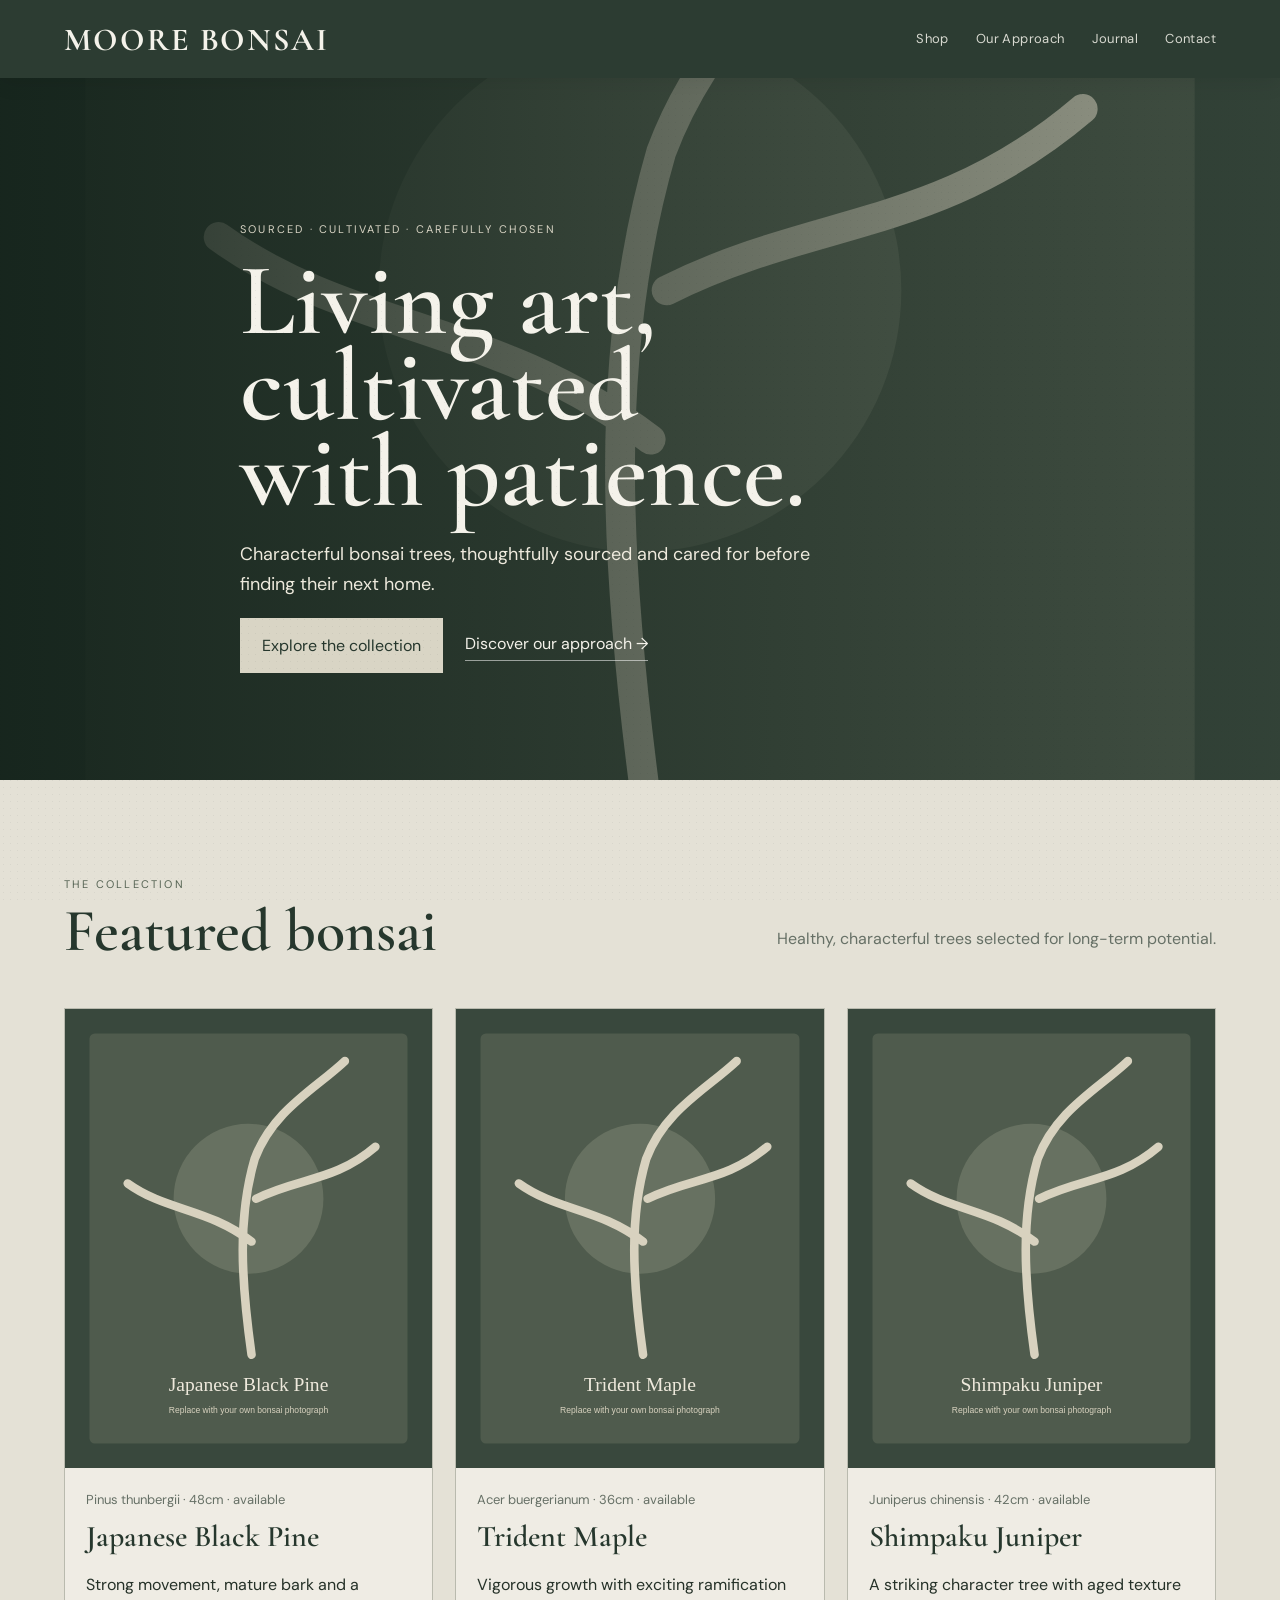
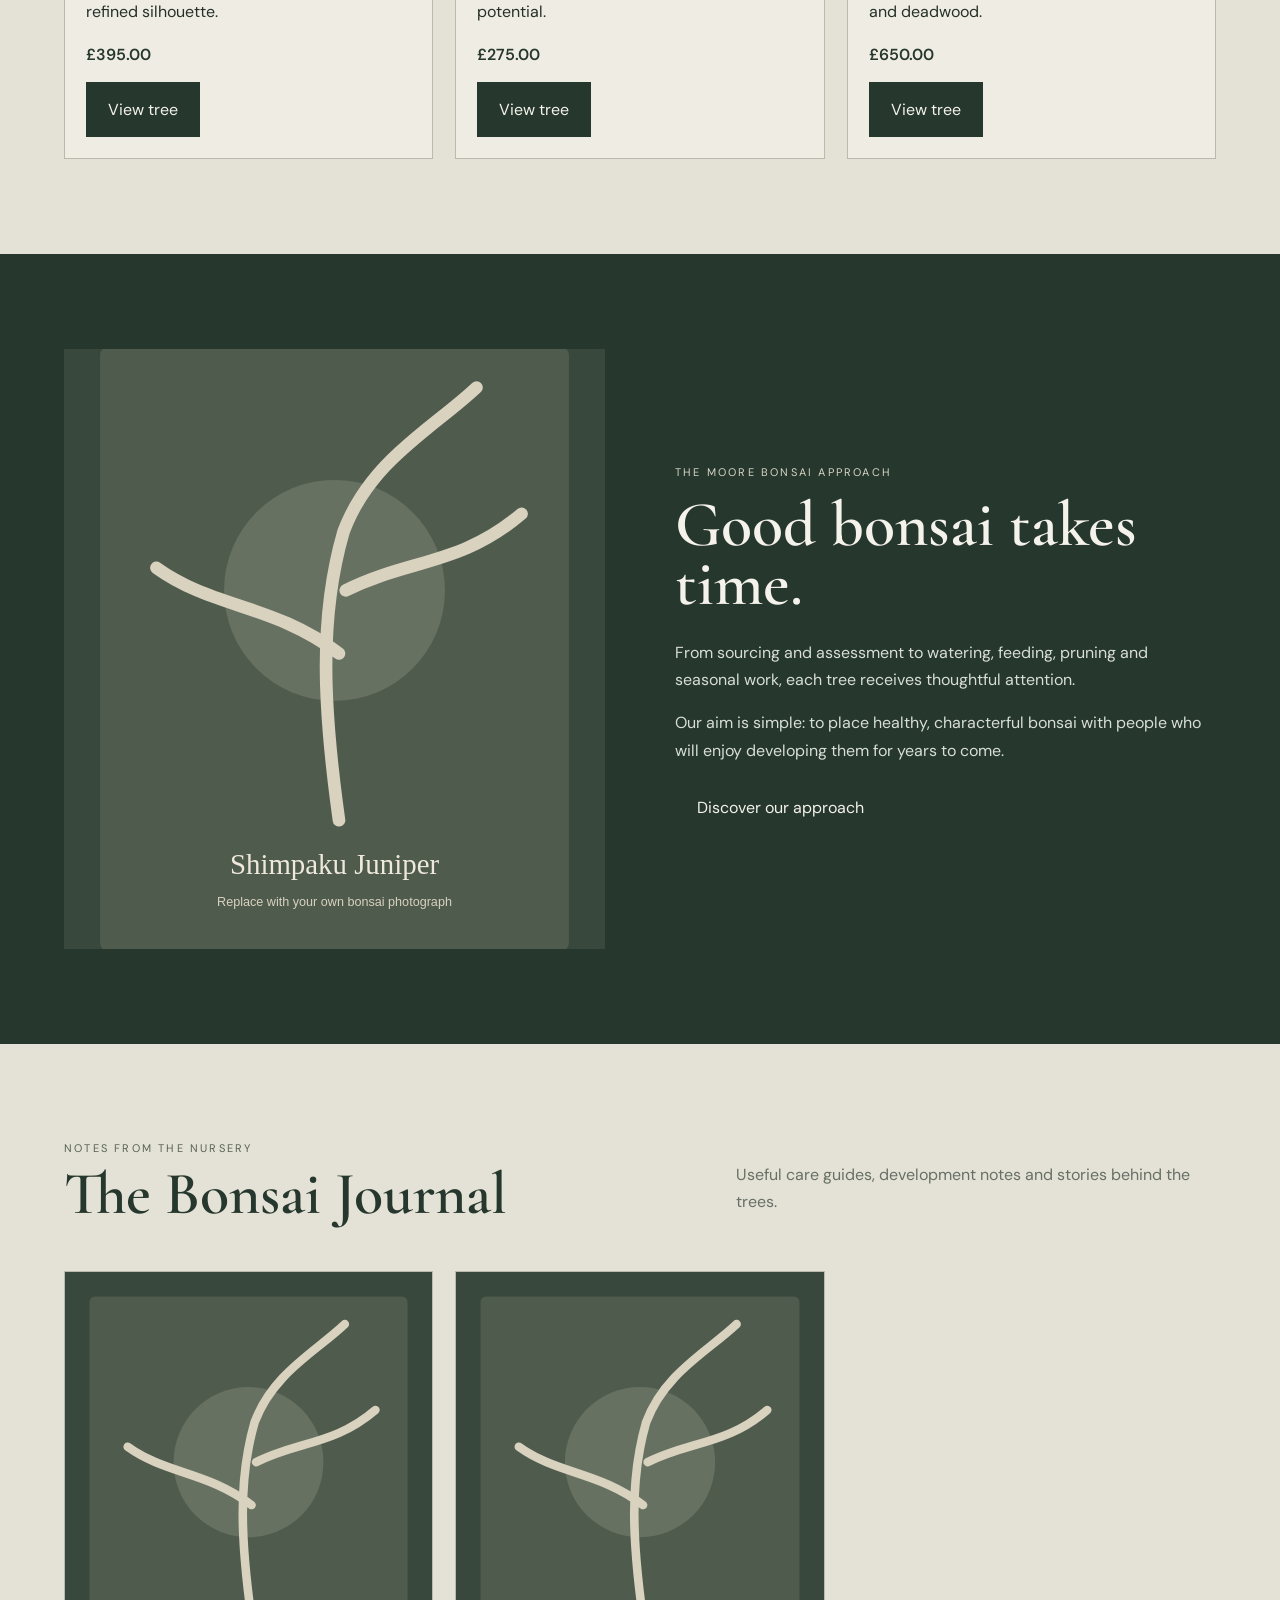
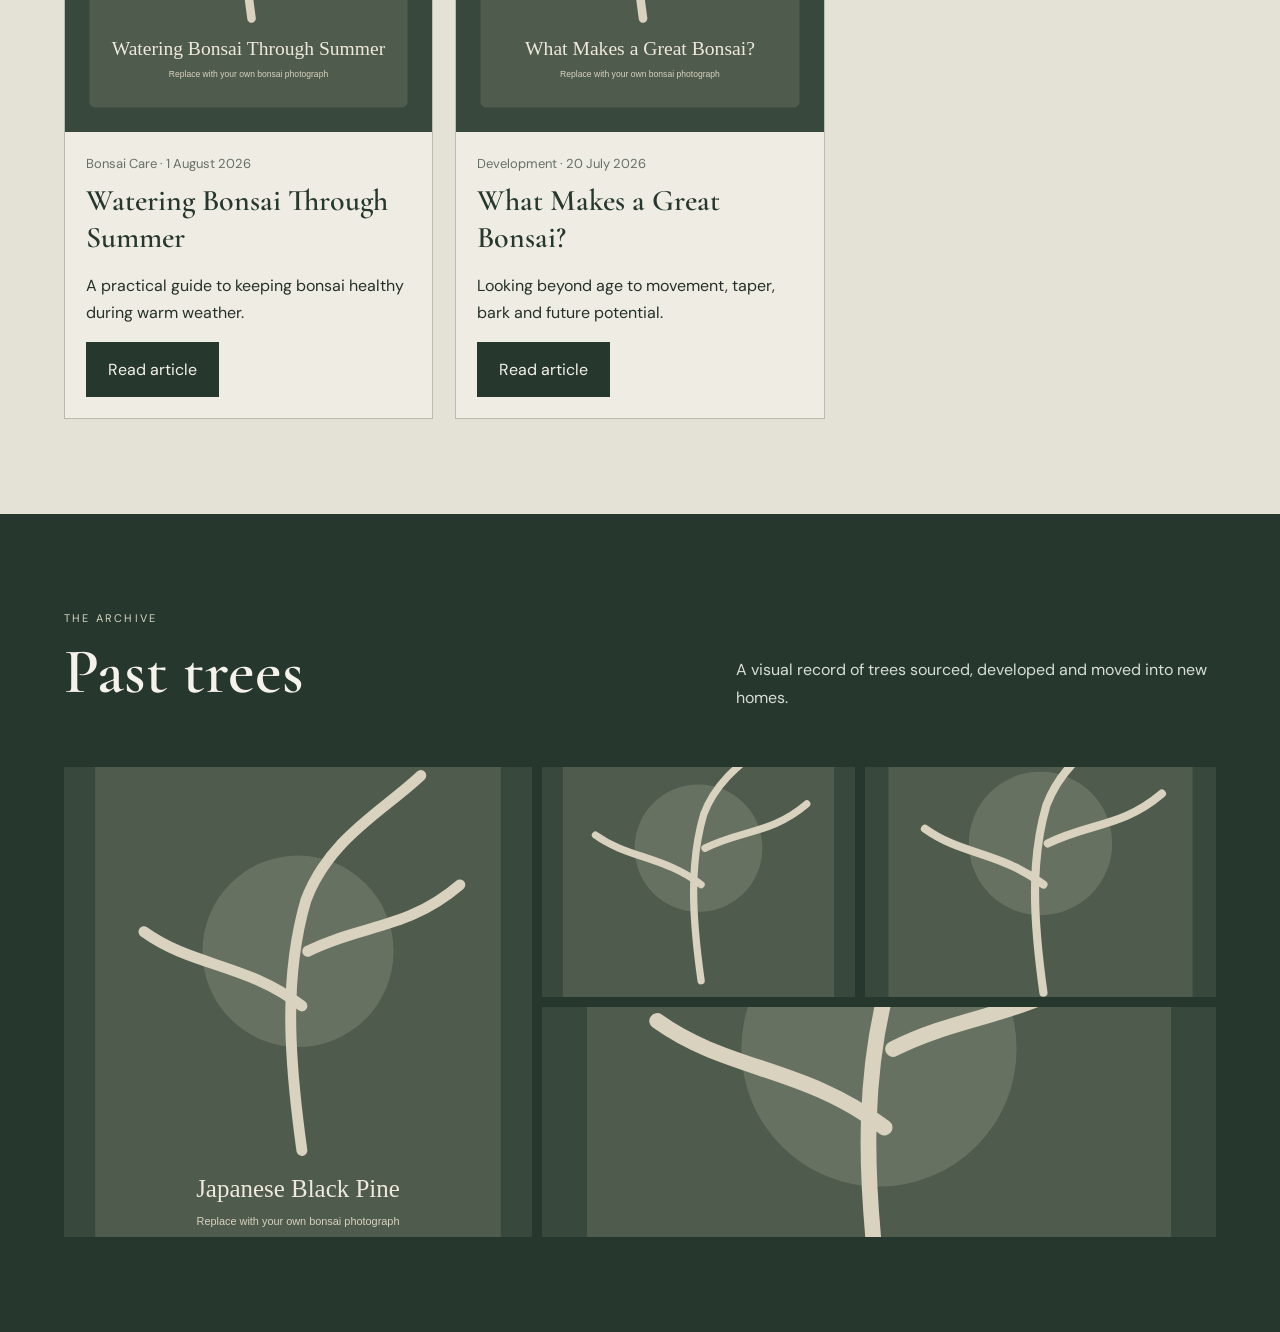
==== commit c6d7797b: "Add files via upload new version test for optimisation" ====
--- a/index.html
+++ b/index.html
@@ -10,7 +10,7 @@
 <meta property="og:title" content="Moore Bonsai | Bonsai Trees for Sale in the UK">
 <meta property="og:description" content="Carefully sourced, cultivated and sold bonsai trees in the UK.">
 <meta property="og:type" content="website">
-<meta property="og:image" content="images/products/japanese-black-pine.jpg">
+<meta property="og:image" content="images/products/japanese-black-pine.svg">
 <link rel="preconnect" href="https://fonts.googleapis.com">
 <link rel="preconnect" href="https://fonts.gstatic.com" crossorigin>
 <link href="https://fonts.googleapis.com/css2?family=Cormorant+Garamond:wght@500;600;700&family=DM+Sans:wght@400;500;600&display=swap" rel="stylesheet">
@@ -52,10 +52,10 @@
 
 <section class="story"><div class="wrap"><div class="head"><div><div class="eyebrow">The archive</div><h2>Past trees</h2></div><p>A visual record of trees sourced, developed and moved into new homes.</p></div>
 <div class="gallery">
-<img class="tall" src="images/products/japanese-black-pine.jpg" alt="Japanese Black Pine bonsai">
-<img src="images/products/trident-maple.jpg" alt="Trident Maple bonsai">
-<img src="images/products/shimpaku-juniper.jpg" alt="Shimpaku Juniper bonsai">
-<img class="wide" src="images/journal/great-bonsai.jpg" alt="Bonsai development">
+<img class="tall" src="images/products/japanese-black-pine.svg" alt="Japanese Black Pine bonsai">
+<img src="images/products/trident-maple.svg" alt="Trident Maple bonsai">
+<img src="images/products/shimpaku-juniper.svg" alt="Shimpaku Juniper bonsai">
+<img class="wide" src="images/journal/great-bonsai.svg" alt="Bonsai development">
 </div></div></section>
 
 <script src="js/app.js"></script>
--- a/css/style.css
+++ b/css/style.css
@@ -1,7 +1 @@
-
-:root{--ink:#17231d;--green:#20372b;--sage:#788677;--cream:#f4f0e7;--paper:#fbfaf6;--line:#ddd8cc;--gold:#b18b4f;--white:#fff}
-*{box-sizing:border-box}html{scroll-behavior:smooth}body{margin:0;background:var(--paper);color:var(--ink);font:400 16px/1.7 "DM Sans",sans-serif}a{text-decoration:none;color:inherit}img{max-width:100%}.wrap{width:min(1180px,88vw);margin:auto}
-.nav{position:sticky;top:0;z-index:20;background:#fbfaf6ee;backdrop-filter:blur(14px);border-bottom:1px solid #ddd8cc99}.nav-in{height:76px;display:flex;align-items:center;justify-content:space-between}.brand{font:700 31px "Cormorant Garamond";letter-spacing:.04em}.links{display:flex;gap:25px;font-size:13px}.links a:hover{color:var(--gold)}.menu{display:none;border:0;background:none;font-size:22px}
-.hero{min-height:78vh;background:linear-gradient(90deg,#06130dba,#06130d22),url("../images/products/japanese-black-pine.jpg") center/cover;color:white;display:flex;align-items:end}.hero-in{padding:120px 0 80px;max-width:800px}.eyebrow{text-transform:uppercase;letter-spacing:.2em;font-size:11px}.hero h1{font:600 clamp(58px,8vw,108px)/.84 "Cormorant Garamond";margin:18px 0 24px}.hero p{font-size:18px;max-width:580px}.hero-actions{display:flex;gap:22px;align-items:center;flex-wrap:wrap}.btn{display:inline-block;padding:13px 20px;background:var(--green);color:white;border:1px solid var(--green);cursor:pointer}.btn.alt{background:var(--cream);color:var(--green);border-color:var(--cream)}.text-link{border-bottom:1px solid #ffffff88;padding-bottom:3px}
-section{padding:95px 0}.head{display:flex;justify-content:space-between;gap:30px;align-items:end;margin-bottom:40px}.head h2,.article h1{font:600 60px/.9 "Cormorant Garamond";margin:10px 0}.head p{max-width:480px;color:#667067}.grid{display:grid;grid-template-columns:repeat(3,1fr);gap:20px}.product{background:#fff;border:1px solid var(--line);transition:transform .25s,box-shadow .25s}.product:hover{transform:translateY(-4px);box-shadow:0 15px 40px #18241d12}.product img{width:100%;aspect-ratio:4/5;object-fit:cover}.body{padding:20px}.body h3{font:600 30px "Cormorant Garamond";margin:7px 0}.muted{color:#6c756d;font-size:13px}.price{font-weight:600;margin:12px 0}.story{background:var(--cream)}.story-grid{display:grid;grid-template-columns:1fr 1fr;gap:70px;align-items:center}.story-img{min-height:600px;background:url("../images/products/shimpaku-juniper.jpg") center/cover}.story h2{font:600 64px/.92 "Cormorant Garamond";margin:15px 0 25px}.gallery{display:grid;grid-template-columns:1.2fr .8fr .9fr;grid-auto-rows:230px;gap:10px}.gallery img{width:100%;height:100%;object-fit:cover}.tall{grid-row:span 2}.wide{grid-column:span 2}.article{padding:90px 0}.article-layout{display:grid;grid-template-columns:1fr .7fr;gap:70px}.article-layout>div>img,.article-layout article>img{width:100%;max-height:700px;object-fit:cover}.article-content{font-size:17px}.panel{background:#fff;border:1px solid var(--line);padding:25px}.contact-grid{display:grid;grid-template-columns:.8fr 1.2fr;gap:80px}.form{display:grid;gap:12px}.form input,.form textarea,.form select{padding:14px;border:1px solid var(--line);background:#fff;font:inherit}.form textarea{min-height:180px}.note{font-size:13px;color:#777}.filters{display:flex;gap:8px;align-items:center;flex-wrap:wrap;margin-bottom:28px}.filter,.filters select{padding:10px 14px;border:1px solid var(--line);background:#fff;cursor:pointer;font:inherit}.filter.active{background:var(--green);color:white;border-color:var(--green)}
-@media(max-width:800px){.links{display:none}.menu{display:block}.nav-in.open .links{display:flex;position:absolute;top:76px;left:0;right:0;background:var(--paper);padding:20px;flex-direction:column;border-bottom:1px solid var(--line)}.grid,.story-grid,.contact-grid,.article-layout{grid-template-columns:1fr}.head{display:block}.head h2,.article h1{font-size:50px;margin-bottom:20px}.gallery{grid-template-columns:1fr 1fr}.wide{grid-column:span 2}.hero{min-height:72vh}}
+:root{--forest:#26372d;--forest2:#31453a;--moss:#566454;--khaki:#8a8a72;--sage:#a8ad9c;--cream:#d9d5c5;--paper:#e4e1d6;--paper2:#d6d5c9;--ink:#253128;--muted:#667066;--line:#b9baae;--white:#f4f2ea;--shadow:rgba(31,43,35,.14)}*{box-sizing:border-box}html{scroll-behavior:smooth}body{margin:0;background:var(--paper);color:var(--ink);font:400 16px/1.7 "DM Sans",sans-serif}body:before{content:"";position:fixed;inset:0;pointer-events:none;opacity:.06;background-image:radial-gradient(#26372d .7px,transparent .7px);background-size:7px 7px}a{text-decoration:none;color:inherit}img{max-width:100%;display:block}.wrap{width:min(1180px,90vw);margin:auto}.nav{position:sticky;top:0;z-index:20;background:rgba(38,55,45,.97);color:var(--white);box-shadow:0 5px 20px rgba(0,0,0,.08)}.nav-in{height:78px;display:flex;align-items:center;justify-content:space-between}.brand{font:700 32px "Cormorant Garamond";letter-spacing:.06em}.links{display:flex;gap:27px;font-size:13px;letter-spacing:.03em}.links a{opacity:.86}.links a:hover{opacity:1;color:var(--cream)}.menu{display:none;border:0;background:none;color:var(--white);font-size:22px}.hero{min-height:78vh;background:linear-gradient(90deg,rgba(20,35,27,.92),rgba(38,55,45,.35)),url("../images/products/japanese-black-pine.svg") center/cover;color:var(--white);display:flex;align-items:end}.hero-in{padding:120px 0 85px;max-width:800px}.eyebrow{text-transform:uppercase;letter-spacing:.2em;font-size:11px;color:var(--moss)}.hero .eyebrow{color:var(--cream)}.hero h1{font:600 clamp(58px,8vw,108px)/.84 "Cormorant Garamond";margin:18px 0 24px}.hero p{font-size:18px;max-width:580px;color:#eeeadd}.hero-actions{display:flex;gap:22px;align-items:center;flex-wrap:wrap}.btn{display:inline-block;padding:13px 21px;background:var(--forest);color:var(--white);border:1px solid var(--forest);cursor:pointer;transition:.2s}.btn:hover{background:var(--forest2);transform:translateY(-1px)}.btn.alt{background:var(--cream);color:var(--forest);border-color:var(--cream)}.text-link{border-bottom:1px solid #ffffff88;padding-bottom:3px}section{padding:95px 0}.head{display:flex;justify-content:space-between;gap:30px;align-items:end;margin-bottom:40px}.head h2,.article h1{font:600 60px/.9 "Cormorant Garamond";margin:10px 0;color:var(--forest)}.head p{max-width:480px;color:var(--muted)}.grid{display:grid;grid-template-columns:repeat(3,1fr);gap:22px}.product{background:rgba(244,242,234,.72);border:1px solid var(--line);transition:transform .25s,box-shadow .25s;overflow:hidden}.product:hover{transform:translateY(-4px);box-shadow:0 18px 40px var(--shadow)}.product img{width:100%;aspect-ratio:4/5;object-fit:cover;background:var(--sage)}.body{padding:21px}.body h3{font:600 30px "Cormorant Garamond";margin:7px 0;color:var(--forest)}.body h3 a:hover{color:var(--moss)}.muted{color:var(--muted);font-size:13px}.price{font-weight:600;color:var(--forest);margin:13px 0}.story{background:var(--forest);color:var(--white)}.story .eyebrow{color:var(--cream)}.story-grid{display:grid;grid-template-columns:1fr 1fr;gap:70px;align-items:center}.story-img{min-height:600px;background:url("../images/products/shimpaku-juniper.svg") center/cover}.story h2{font:600 64px/.92 "Cormorant Garamond";margin:15px 0 25px;color:var(--white)}.story p{color:#d8ded7}.gallery{display:grid;grid-template-columns:1.2fr .8fr .9fr;grid-auto-rows:230px;gap:10px}.gallery img{width:100%;height:100%;object-fit:cover}.tall{grid-row:span 2}.wide{grid-column:span 2}.article{padding:90px 0}.article-layout{display:grid;grid-template-columns:1fr .78fr;gap:70px;align-items:start}.article-layout>div>img,.article-layout article>img{width:100%;max-height:720px;object-fit:cover;border:1px solid var(--line);box-shadow:0 12px 35px var(--shadow)}.article-layout h1{font-size:72px}.article-content{font-size:17px}.panel{background:rgba(244,242,234,.8);border:1px solid var(--line);padding:28px;box-shadow:0 10px 30px var(--shadow)}.contact-grid{display:grid;grid-template-columns:.8fr 1.2fr;gap:80px}.form{display:grid;gap:12px}.form input,.form textarea,.form select{padding:14px;border:1px solid var(--line);background:rgba(244,242,234,.85);color:var(--ink);font:inherit}.form textarea{min-height:180px}.note{font-size:13px;color:var(--muted)}.filters{display:flex;gap:8px;align-items:center;flex-wrap:wrap;margin-bottom:28px}.filter,.filters select{padding:10px 14px;border:1px solid var(--line);background:rgba(244,242,234,.8);color:var(--ink);cursor:pointer;font:inherit}.filter.active{background:var(--forest);color:var(--white);border-color:var(--forest)}.breadcrumb{font-size:12px;color:var(--muted);margin-bottom:20px}.detail-meta{display:grid;grid-template-columns:repeat(2,1fr);gap:10px;margin:25px 0}.meta-box{background:var(--paper2);border:1px solid var(--line);padding:13px}.meta-box strong{display:block;color:var(--forest)}@media(max-width:800px){.links{display:none}.menu{display:block}.nav-in.open .links{display:flex;position:absolute;top:78px;left:0;right:0;background:var(--forest);padding:20px;flex-direction:column;border-bottom:1px solid #ffffff22}.grid,.story-grid,.contact-grid,.article-layout{grid-template-columns:1fr}.head{display:block}.head h2,.article h1{font-size:50px;margin-bottom:20px}.gallery{grid-template-columns:1fr 1fr}.wide{grid-column:span 2}.hero{min-height:72vh}.hero-in{padding:90px 0 65px}.article-layout{gap:35px}.article-layout h1{font-size:56px}}
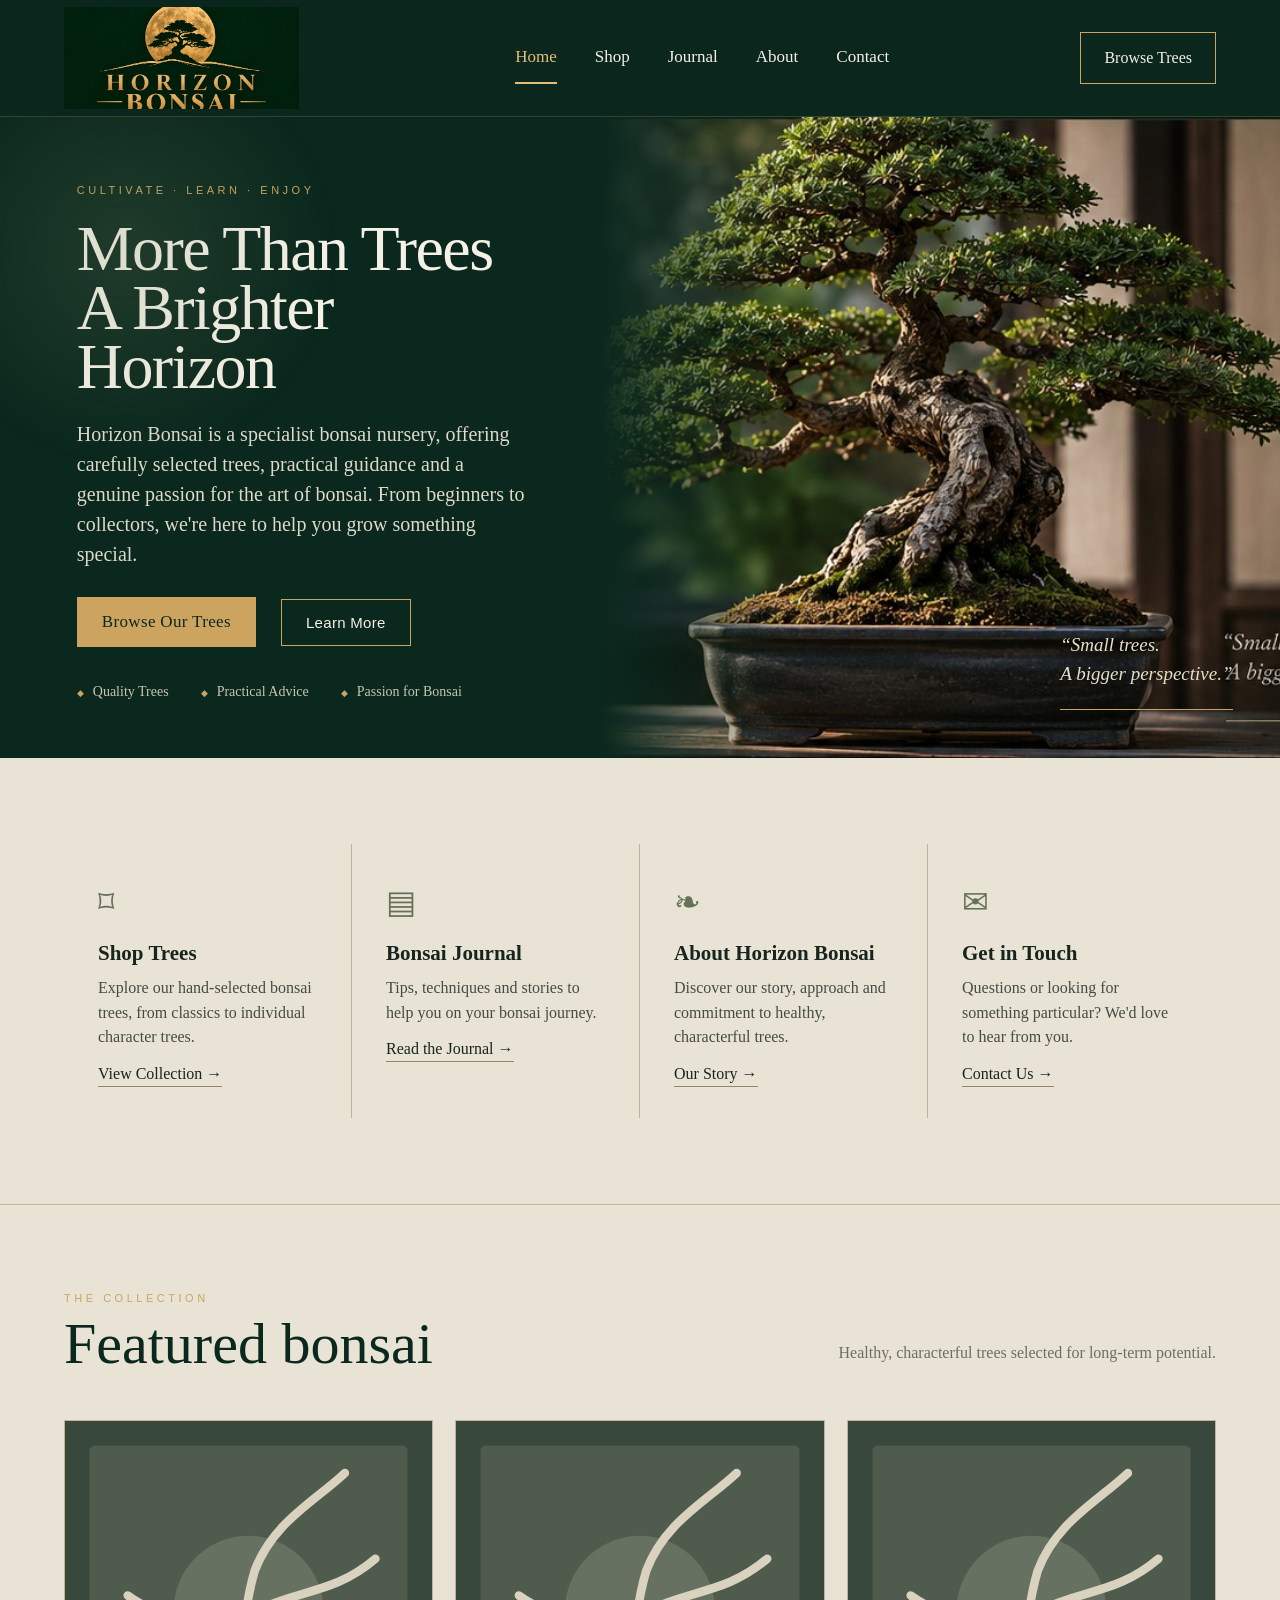
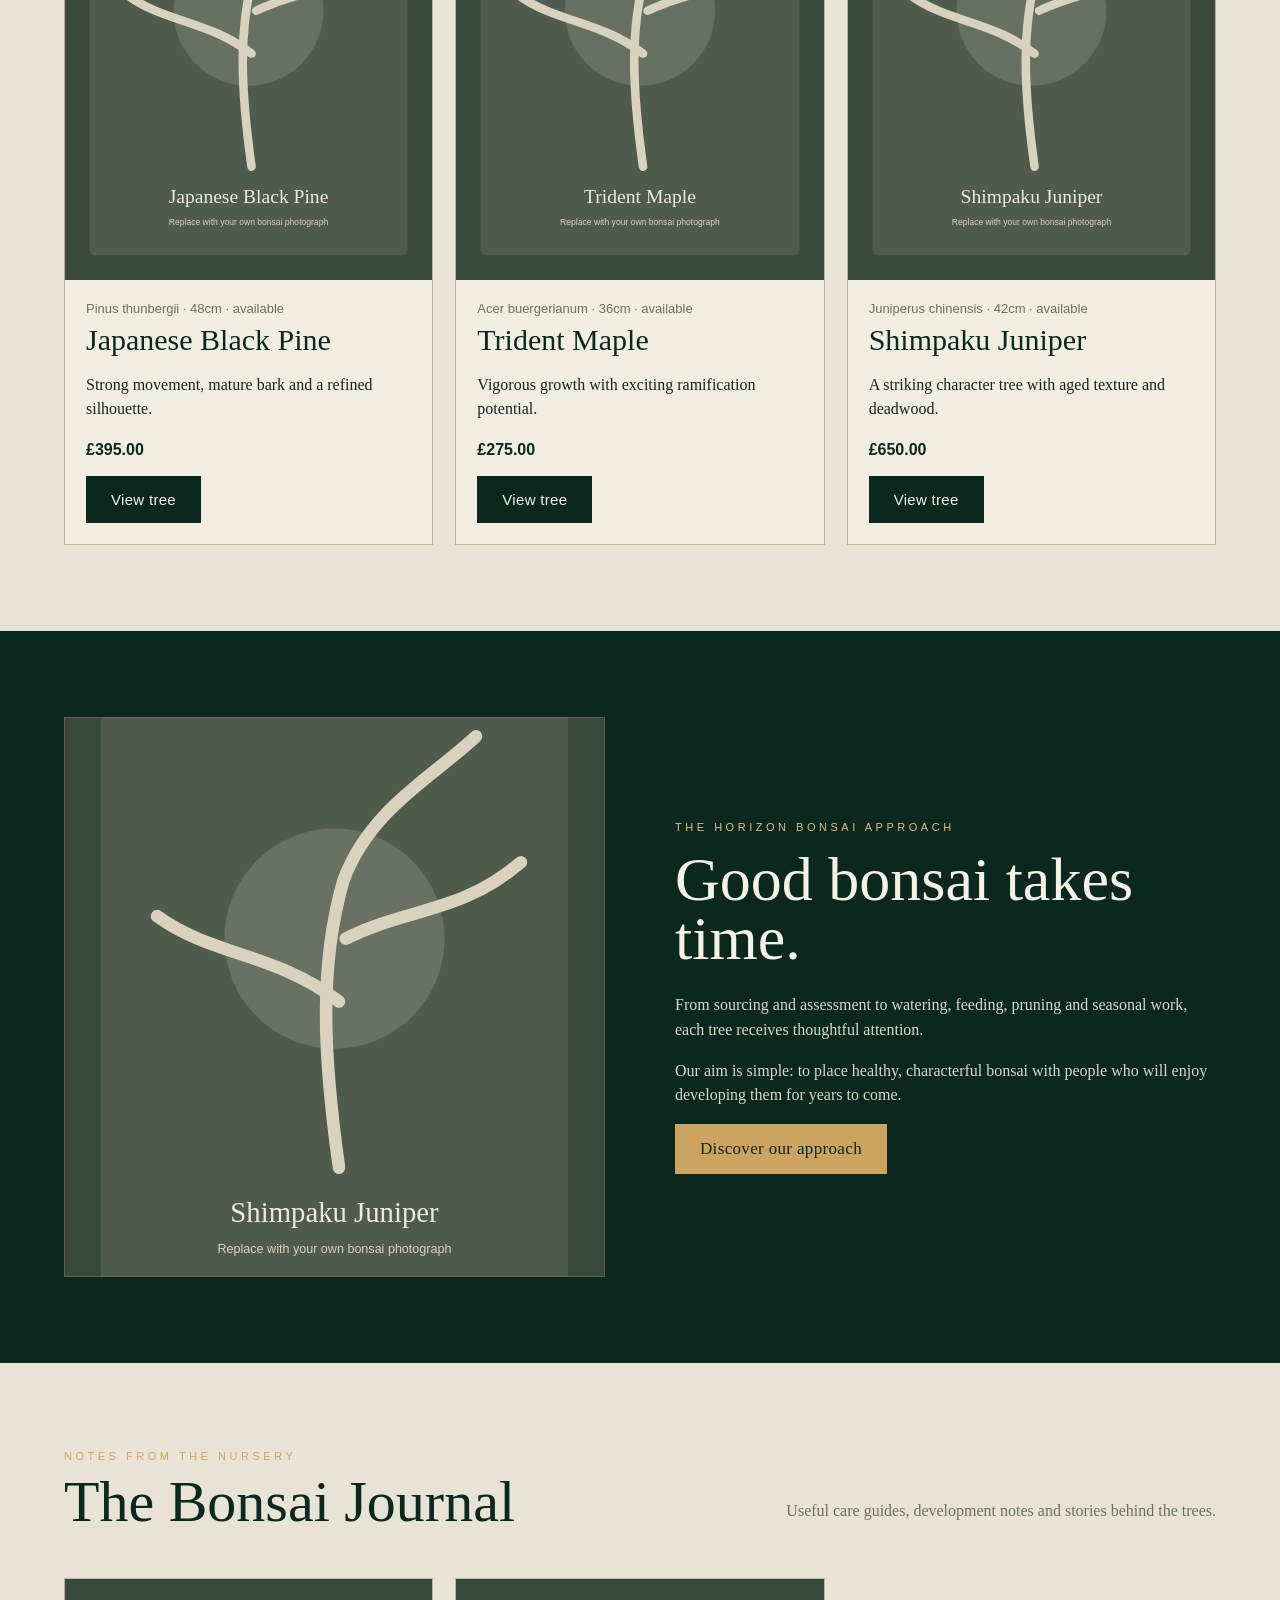
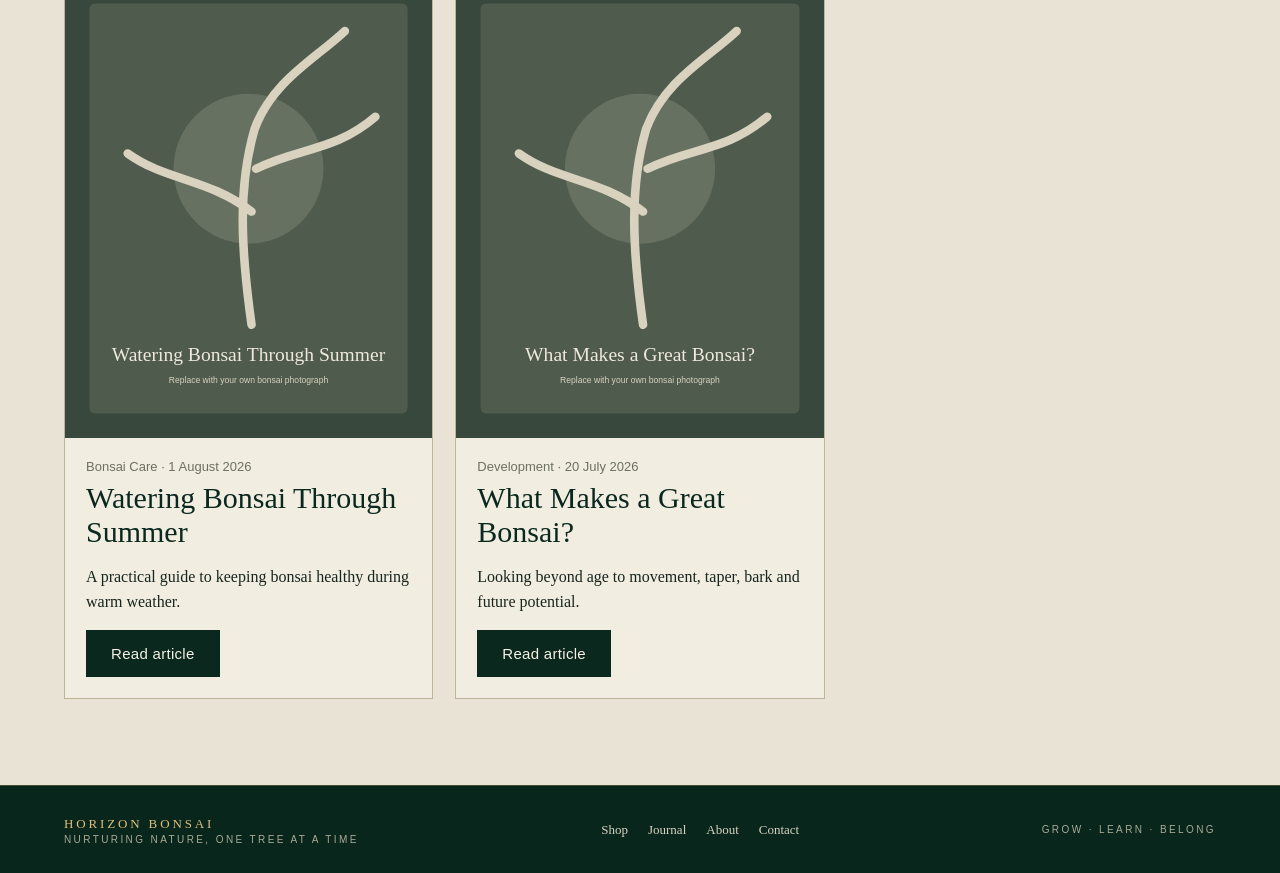
==== commit 13621a61: "Horizon Bonsai Update changing over to new branding and images" ====
--- a/index.html
+++ b/index.html
@@ -1,62 +1,8 @@
-<!doctype html>
-<html lang="en-GB">
-<head>
-<meta charset="utf-8">
-<meta name="viewport" content="width=device-width,initial-scale=1">
-<title>Moore Bonsai | Bonsai Trees for Sale in the UK</title>
-<meta name="description" content="Moore Bonsai — carefully sourced, cultivated and sold bonsai trees in the UK. Explore available trees and practical bonsai care notes.">
-<meta name="robots" content="index,follow">
-<link rel="canonical" href="./">
-<meta property="og:title" content="Moore Bonsai | Bonsai Trees for Sale in the UK">
-<meta property="og:description" content="Carefully sourced, cultivated and sold bonsai trees in the UK.">
-<meta property="og:type" content="website">
-<meta property="og:image" content="images/products/japanese-black-pine.svg">
-<link rel="preconnect" href="https://fonts.googleapis.com">
-<link rel="preconnect" href="https://fonts.gstatic.com" crossorigin>
-<link href="https://fonts.googleapis.com/css2?family=Cormorant+Garamond:wght@500;600;700&family=DM+Sans:wght@400;500;600&display=swap" rel="stylesheet">
-<link rel="stylesheet" href="css/style.css">
-<script type="application/ld+json">{
-"@context":"https://schema.org","@type":"Organization","name":"Moore Bonsai","description":"Bonsai trees sourced, cultivated and sold in the UK."
-}</script>
-</head>
-<body>
-<nav class="nav"><div class="wrap nav-in">
-<a class="brand" href="./">MOORE BONSAI</a>
-<button class="menu" aria-label="Open menu">☰</button>
-<div class="links"><a href="shop.html">Shop</a><a href="about.html">Our Approach</a><a href="journal.html">Journal</a><a href="contact.html">Contact</a></div>
-</div></nav>
-
-<header class="hero"><div class="wrap hero-in">
-<div class="eyebrow">Sourced · Cultivated · Carefully Chosen</div>
-<h1>Living art,<br>cultivated<br>with patience.</h1>
-<p>Characterful bonsai trees, thoughtfully sourced and cared for before finding their next home.</p>
-<div class="hero-actions"><a class="btn alt" href="shop.html">Explore the collection</a><a class="text-link" href="about.html">Discover our approach →</a></div>
-</div></header>
-
-<section><div class="wrap">
-<div class="head"><div><div class="eyebrow">The collection</div><h2>Featured bonsai</h2></div><p>Healthy, characterful trees selected for long-term potential.</p></div>
-<div class="grid" id="featured-products"></div>
-</div></section>
-
-<section class="story"><div class="wrap story-grid"><div class="story-img"></div><div>
-<div class="eyebrow">The Moore Bonsai approach</div><h2>Good bonsai takes time.</h2>
-<p>From sourcing and assessment to watering, feeding, pruning and seasonal work, each tree receives thoughtful attention.</p>
-<p>Our aim is simple: to place healthy, characterful bonsai with people who will enjoy developing them for years to come.</p>
-<a class="btn" href="about.html">Discover our approach</a>
-</div></div></section>
-
-<section><div class="wrap">
-<div class="head"><div><div class="eyebrow">Notes from the nursery</div><h2>The Bonsai Journal</h2></div><p>Useful care guides, development notes and stories behind the trees.</p></div>
-<div class="grid" id="latest-posts"></div>
-</div></section>
-
-<section class="story"><div class="wrap"><div class="head"><div><div class="eyebrow">The archive</div><h2>Past trees</h2></div><p>A visual record of trees sourced, developed and moved into new homes.</p></div>
-<div class="gallery">
-<img class="tall" src="images/products/japanese-black-pine.svg" alt="Japanese Black Pine bonsai">
-<img src="images/products/trident-maple.svg" alt="Trident Maple bonsai">
-<img src="images/products/shimpaku-juniper.svg" alt="Shimpaku Juniper bonsai">
-<img class="wide" src="images/journal/great-bonsai.svg" alt="Bonsai development">
-</div></div></section>
-
-<script src="js/app.js"></script>
-</body></html>+<!doctype html><html lang="en-GB"><head><meta charset="utf-8"><meta name="viewport" content="width=device-width,initial-scale=1"><title>Horizon Bonsai | Bonsai Trees for Sale in the UK</title><meta name="description" content="Horizon Bonsai — carefully selected bonsai trees, practical guidance and a passion for the art of bonsai in the UK."><meta name="robots" content="index,follow"><link rel="canonical" href="./"><meta property="og:title" content="Horizon Bonsai | More Than Trees, A Brighter Horizon"><meta property="og:description" content="Carefully selected bonsai trees, practical guidance and a passion for bonsai."><meta property="og:type" content="website"><meta property="og:image" content="images/horizon-bonsai-logo.jpg"><link rel="stylesheet" href="css/style.css"><link rel="icon" type="image/jpeg" href="images/horizon-bonsai-logo.jpg"><script type="application/ld+json">{"@context":"https://schema.org","@type":"Organization","name":"Horizon Bonsai","description":"Bonsai trees sourced, cultivated and sold in the UK."}</script></head><body>
+<nav class="nav"><div class="wrap nav-in"><a class="brand" href="./"><img src="images/horizon-bonsai-logo.jpg" alt="Horizon Bonsai"></a><button class="menu" aria-label="Open menu">☰</button><div class="links"><a class="active" href="./">Home</a><a href="shop.html">Shop</a><a href="journal.html">Journal</a><a href="about.html">About</a><a href="contact.html">Contact</a></div><a class="nav-cta" href="shop.html">Browse Trees</a></div></nav>
+<header class="hero"><div class="hero-grid"><div class="hero-copy"><div class="eyebrow">Cultivate · Learn · Enjoy</div><h1>More Than Trees<br>A Brighter Horizon</h1><p>Horizon Bonsai is a specialist bonsai nursery, offering carefully selected trees, practical guidance and a genuine passion for the art of bonsai. From beginners to collectors, we're here to help you grow something special.</p><div class="hero-actions"><a class="btn gold" href="shop.html">Browse Our Trees</a><a class="btn outline" href="about.html">Learn More</a></div><div class="hero-features"><span>Quality Trees</span><span>Practical Advice</span><span>Passion for Bonsai</span></div></div><div class="hero-photo"><div class="hero-quote">“Small trees.<br>A bigger perspective.”</div></div></div></header>
+<section class="quicklinks"><div class="wrap quick-grid"><article class="quick-card"><div class="quick-icon">⌑</div><h3>Shop Trees</h3><p>Explore our hand-selected bonsai trees, from classics to individual character trees.</p><a href="shop.html">View Collection →</a></article><article class="quick-card"><div class="quick-icon">▤</div><h3>Bonsai Journal</h3><p>Tips, techniques and stories to help you on your bonsai journey.</p><a href="journal.html">Read the Journal →</a></article><article class="quick-card"><div class="quick-icon">❧</div><h3>About Horizon Bonsai</h3><p>Discover our story, approach and commitment to healthy, characterful trees.</p><a href="about.html">Our Story →</a></article><article class="quick-card"><div class="quick-icon">✉</div><h3>Get in Touch</h3><p>Questions or looking for something particular? We'd love to hear from you.</p><a href="contact.html">Contact Us →</a></article></div></section>
+<section><div class="wrap"><div class="head"><div><div class="eyebrow">The collection</div><h2>Featured bonsai</h2></div><p>Healthy, characterful trees selected for long-term potential.</p></div><div class="grid" id="featured-products"></div></div></section>
+<section class="story"><div class="wrap story-grid"><div class="story-img"></div><div><div class="eyebrow">The Horizon Bonsai approach</div><h2>Good bonsai takes time.</h2><p>From sourcing and assessment to watering, feeding, pruning and seasonal work, each tree receives thoughtful attention.</p><p>Our aim is simple: to place healthy, characterful bonsai with people who will enjoy developing them for years to come.</p><a class="btn gold" href="about.html">Discover our approach</a></div></div></section>
+<section><div class="wrap"><div class="head"><div><div class="eyebrow">Notes from the nursery</div><h2>The Bonsai Journal</h2></div><p>Useful care guides, development notes and stories behind the trees.</p></div><div class="grid" id="latest-posts"></div></div></section>
+<footer class="footer"><div class="wrap footer-in"><div><div class="footer-brand">HORIZON BONSAI</div><div class="footer-tag">NURTURING NATURE, ONE TREE AT A TIME</div></div><div class="footer-links"><a href="shop.html">Shop</a><a href="journal.html">Journal</a><a href="about.html">About</a><a href="contact.html">Contact</a></div><div class="footer-tag">GROW · LEARN · BELONG</div></div></footer><script src="js/app.js"></script></body></html>
--- a/css/style.css
+++ b/css/style.css
@@ -1 +1,10 @@
-:root{--forest:#26372d;--forest2:#31453a;--moss:#566454;--khaki:#8a8a72;--sage:#a8ad9c;--cream:#d9d5c5;--paper:#e4e1d6;--paper2:#d6d5c9;--ink:#253128;--muted:#667066;--line:#b9baae;--white:#f4f2ea;--shadow:rgba(31,43,35,.14)}*{box-sizing:border-box}html{scroll-behavior:smooth}body{margin:0;background:var(--paper);color:var(--ink);font:400 16px/1.7 "DM Sans",sans-serif}body:before{content:"";position:fixed;inset:0;pointer-events:none;opacity:.06;background-image:radial-gradient(#26372d .7px,transparent .7px);background-size:7px 7px}a{text-decoration:none;color:inherit}img{max-width:100%;display:block}.wrap{width:min(1180px,90vw);margin:auto}.nav{position:sticky;top:0;z-index:20;background:rgba(38,55,45,.97);color:var(--white);box-shadow:0 5px 20px rgba(0,0,0,.08)}.nav-in{height:78px;display:flex;align-items:center;justify-content:space-between}.brand{font:700 32px "Cormorant Garamond";letter-spacing:.06em}.links{display:flex;gap:27px;font-size:13px;letter-spacing:.03em}.links a{opacity:.86}.links a:hover{opacity:1;color:var(--cream)}.menu{display:none;border:0;background:none;color:var(--white);font-size:22px}.hero{min-height:78vh;background:linear-gradient(90deg,rgba(20,35,27,.92),rgba(38,55,45,.35)),url("../images/products/japanese-black-pine.svg") center/cover;color:var(--white);display:flex;align-items:end}.hero-in{padding:120px 0 85px;max-width:800px}.eyebrow{text-transform:uppercase;letter-spacing:.2em;font-size:11px;color:var(--moss)}.hero .eyebrow{color:var(--cream)}.hero h1{font:600 clamp(58px,8vw,108px)/.84 "Cormorant Garamond";margin:18px 0 24px}.hero p{font-size:18px;max-width:580px;color:#eeeadd}.hero-actions{display:flex;gap:22px;align-items:center;flex-wrap:wrap}.btn{display:inline-block;padding:13px 21px;background:var(--forest);color:var(--white);border:1px solid var(--forest);cursor:pointer;transition:.2s}.btn:hover{background:var(--forest2);transform:translateY(-1px)}.btn.alt{background:var(--cream);color:var(--forest);border-color:var(--cream)}.text-link{border-bottom:1px solid #ffffff88;padding-bottom:3px}section{padding:95px 0}.head{display:flex;justify-content:space-between;gap:30px;align-items:end;margin-bottom:40px}.head h2,.article h1{font:600 60px/.9 "Cormorant Garamond";margin:10px 0;color:var(--forest)}.head p{max-width:480px;color:var(--muted)}.grid{display:grid;grid-template-columns:repeat(3,1fr);gap:22px}.product{background:rgba(244,242,234,.72);border:1px solid var(--line);transition:transform .25s,box-shadow .25s;overflow:hidden}.product:hover{transform:translateY(-4px);box-shadow:0 18px 40px var(--shadow)}.product img{width:100%;aspect-ratio:4/5;object-fit:cover;background:var(--sage)}.body{padding:21px}.body h3{font:600 30px "Cormorant Garamond";margin:7px 0;color:var(--forest)}.body h3 a:hover{color:var(--moss)}.muted{color:var(--muted);font-size:13px}.price{font-weight:600;color:var(--forest);margin:13px 0}.story{background:var(--forest);color:var(--white)}.story .eyebrow{color:var(--cream)}.story-grid{display:grid;grid-template-columns:1fr 1fr;gap:70px;align-items:center}.story-img{min-height:600px;background:url("../images/products/shimpaku-juniper.svg") center/cover}.story h2{font:600 64px/.92 "Cormorant Garamond";margin:15px 0 25px;color:var(--white)}.story p{color:#d8ded7}.gallery{display:grid;grid-template-columns:1.2fr .8fr .9fr;grid-auto-rows:230px;gap:10px}.gallery img{width:100%;height:100%;object-fit:cover}.tall{grid-row:span 2}.wide{grid-column:span 2}.article{padding:90px 0}.article-layout{display:grid;grid-template-columns:1fr .78fr;gap:70px;align-items:start}.article-layout>div>img,.article-layout article>img{width:100%;max-height:720px;object-fit:cover;border:1px solid var(--line);box-shadow:0 12px 35px var(--shadow)}.article-layout h1{font-size:72px}.article-content{font-size:17px}.panel{background:rgba(244,242,234,.8);border:1px solid var(--line);padding:28px;box-shadow:0 10px 30px var(--shadow)}.contact-grid{display:grid;grid-template-columns:.8fr 1.2fr;gap:80px}.form{display:grid;gap:12px}.form input,.form textarea,.form select{padding:14px;border:1px solid var(--line);background:rgba(244,242,234,.85);color:var(--ink);font:inherit}.form textarea{min-height:180px}.note{font-size:13px;color:var(--muted)}.filters{display:flex;gap:8px;align-items:center;flex-wrap:wrap;margin-bottom:28px}.filter,.filters select{padding:10px 14px;border:1px solid var(--line);background:rgba(244,242,234,.8);color:var(--ink);cursor:pointer;font:inherit}.filter.active{background:var(--forest);color:var(--white);border-color:var(--forest)}.breadcrumb{font-size:12px;color:var(--muted);margin-bottom:20px}.detail-meta{display:grid;grid-template-columns:repeat(2,1fr);gap:10px;margin:25px 0}.meta-box{background:var(--paper2);border:1px solid var(--line);padding:13px}.meta-box strong{display:block;color:var(--forest)}@media(max-width:800px){.links{display:none}.menu{display:block}.nav-in.open .links{display:flex;position:absolute;top:78px;left:0;right:0;background:var(--forest);padding:20px;flex-direction:column;border-bottom:1px solid #ffffff22}.grid,.story-grid,.contact-grid,.article-layout{grid-template-columns:1fr}.head{display:block}.head h2,.article h1{font-size:50px;margin-bottom:20px}.gallery{grid-template-columns:1fr 1fr}.wide{grid-column:span 2}.hero{min-height:72vh}.hero-in{padding:90px 0 65px}.article-layout{gap:35px}.article-layout h1{font-size:56px}}+:root{--green:#0b281e;--green2:#123629;--green3:#244536;--gold:#cda45f;--gold2:#e1bf7a;--paper:#e8e3d5;--paper2:#dcd5c3;--ink:#17251e;--muted:#6d705f;--line:#bdb49b;--white:#f5f1e6;--shadow:rgba(6,25,18,.22)}
+*{box-sizing:border-box}html{scroll-behavior:smooth}body{margin:0;background:var(--paper);color:var(--ink);font:400 16px/1.55 Georgia,"Times New Roman",serif}body:before{content:"";position:fixed;inset:0;pointer-events:none;opacity:.07;background-image:radial-gradient(#173428 .6px,transparent .6px);background-size:6px 6px}a{text-decoration:none;color:inherit}img{max-width:100%;display:block}.wrap{width:min(1360px,90vw);margin:auto}.eyebrow{text-transform:uppercase;letter-spacing:.32em;font:500 11px/1.4 Arial,sans-serif;color:var(--gold)}
+.nav{position:sticky;top:0;z-index:30;background:rgba(8,35,26,.985);color:var(--white);border-bottom:1px solid rgba(205,164,95,.22)}.nav-in{min-height:116px;display:grid;grid-template-columns:260px 1fr auto;gap:38px;align-items:center}.brand{display:flex;align-items:center}.brand img{width:235px;height:102px;object-fit:cover;object-position:center;border:0}.links{display:flex;justify-content:center;gap:38px;align-items:center;font-size:17px}.links a{padding:12px 0;border-bottom:2px solid transparent}.links a:hover,.links a.active{color:var(--gold2);border-color:var(--gold2)}.nav-cta{border:1px solid var(--gold);padding:13px 23px;color:var(--white)}.nav-cta:hover{background:var(--gold);color:var(--green)}.menu{display:none;border:0;background:none;color:var(--white);font-size:26px}
+.hero{background:var(--green);color:var(--white);min-height:560px;position:relative;overflow:hidden}.hero:before{content:"";position:absolute;left:-90px;top:-80px;width:430px;height:430px;background:radial-gradient(circle,rgba(117,139,96,.20),transparent 68%);filter:blur(10px)}.hero-grid{width:min(1536px,100%);margin:auto;display:grid;grid-template-columns:47% 53%;min-height:560px}.hero-copy{padding:66px max(6vw,55px) 55px;align-self:center}.hero h1{font:500 clamp(55px,5vw,82px)/.92 Georgia,serif;letter-spacing:-.025em;margin:22px 0}.hero p{font-size:20px;line-height:1.5;max-width:650px;color:#ded9ca}.hero-actions{display:flex;gap:25px;align-items:center;margin:28px 0 34px;flex-wrap:wrap}.btn{display:inline-block;padding:14px 24px;background:var(--green);color:var(--white);border:1px solid var(--green);font:500 15px Arial,sans-serif;letter-spacing:.02em;cursor:pointer;transition:.2s}.btn:hover{transform:translateY(-2px);background:var(--green2)}.btn.gold{background:var(--gold);border-color:var(--gold);color:var(--green);font-family:Georgia,serif;font-size:17px}.btn.outline{background:transparent;border-color:var(--gold);color:var(--white)}.text-link{border-bottom:1px solid var(--gold);padding-bottom:4px}.hero-features{display:flex;gap:32px;color:#c8c4b4;font-size:14px}.hero-features span:before{content:"◆";color:var(--gold);font-size:9px;margin-right:9px}.hero-photo{background:linear-gradient(90deg,var(--green),transparent 28%),url('../images/horizon-hero.jpg') center/cover;min-height:560px;position:relative}.hero-quote{position:absolute;right:7%;bottom:48px;font-size:19px;font-style:italic;color:#e7dfcc;border-bottom:1px solid var(--gold);padding:0 0 20px 0}
+.quicklinks{background:var(--paper);border-bottom:1px solid var(--line)}.quick-grid{display:grid;grid-template-columns:repeat(4,1fr)}.quick-card{padding:34px 34px 31px;border-right:1px solid var(--line);min-height:210px}.quick-card:last-child{border-right:0}.quick-icon{font-size:32px;color:#667257}.quick-card h3{font-size:21px;margin:10px 0 6px}.quick-card p{margin:0 0 12px;color:#454c42}.quick-card a{border-bottom:1px solid #918667;padding-bottom:4px}
+section{padding:86px 0}.head{display:flex;justify-content:space-between;gap:30px;align-items:end;margin-bottom:38px}.head h1,.head h2,.article h1{font:500 58px/.95 Georgia,serif;margin:10px 0;color:var(--green)}.head p{max-width:500px;color:var(--muted)}.grid{display:grid;grid-template-columns:repeat(3,1fr);gap:22px}.product{background:rgba(245,241,230,.72);border:1px solid var(--line);transition:.25s;overflow:hidden}.product:hover{transform:translateY(-4px);box-shadow:0 18px 40px var(--shadow)}.product img{width:100%;aspect-ratio:4/5;object-fit:cover;background:#9ca38d}.body{padding:21px}.body h3{font:500 30px Georgia,serif;margin:7px 0;color:var(--green)}.muted{color:var(--muted);font:13px Arial,sans-serif}.price{font-weight:700;color:var(--green);margin:13px 0;font-family:Arial,sans-serif}.story{background:var(--green);color:var(--white)}.story .eyebrow{color:var(--gold2)}.story-grid{display:grid;grid-template-columns:1fr 1fr;gap:70px;align-items:center}.story-img{min-height:560px;background:url('../images/products/shimpaku-juniper.svg') center/cover;border:1px solid rgba(205,164,95,.25)}.story h2{font:500 62px/.95 Georgia,serif;margin:15px 0 25px;color:var(--white)}.story p{color:#d7d8cc}.gallery{display:grid;grid-template-columns:1.2fr .8fr .9fr;grid-auto-rows:230px;gap:10px}.gallery img{width:100%;height:100%;object-fit:cover}.tall{grid-row:span 2}.wide{grid-column:span 2}
+.article{padding:76px 0}.article-layout{display:grid;grid-template-columns:1fr .78fr;gap:70px;align-items:start}.article-layout>div>img,.article-layout article>img{width:100%;max-height:720px;object-fit:cover;border:1px solid var(--line);box-shadow:0 12px 35px var(--shadow)}.article-layout h1{font-size:70px}.article-content{font-size:17px}.panel{background:rgba(245,241,230,.82);border:1px solid var(--line);padding:28px;box-shadow:0 10px 30px var(--shadow)}.contact-grid{display:grid;grid-template-columns:.8fr 1.2fr;gap:80px}.form{display:grid;gap:12px}.form input,.form textarea,.form select{padding:14px;border:1px solid var(--line);background:rgba(245,241,230,.88);color:var(--ink);font:inherit}.form textarea{min-height:180px}.note{font-size:13px;color:var(--muted)}.filters{display:flex;gap:8px;align-items:center;flex-wrap:wrap;margin-bottom:28px}.filter,.filters select{padding:10px 14px;border:1px solid var(--line);background:rgba(245,241,230,.85);color:var(--ink);cursor:pointer;font:inherit}.filter.active{background:var(--green);color:var(--white);border-color:var(--green)}.breadcrumb{font-size:12px;color:var(--muted);margin-bottom:20px}.detail-meta{display:grid;grid-template-columns:repeat(2,1fr);gap:10px;margin:25px 0}.meta-box{background:var(--paper2);border:1px solid var(--line);padding:13px}.meta-box strong{display:block;color:var(--green)}
+.footer{background:#08261c;color:#d9d3c2;border-top:1px solid rgba(205,164,95,.3);padding:28px 0}.footer-in{display:flex;justify-content:space-between;align-items:center;gap:25px}.footer-brand{letter-spacing:.22em;color:var(--gold2);font-size:13px}.footer-tag{font:10px Arial,sans-serif;letter-spacing:.24em;color:#a9aa96}.footer-links{display:flex;gap:20px;font-size:13px}
+@media(max-width:980px){.nav-in{grid-template-columns:190px 1fr auto;min-height:92px}.brand img{width:175px;height:76px}.links{gap:18px}.nav-cta{display:none}.hero-grid{grid-template-columns:1fr}.hero-photo{min-height:430px}.quick-grid{grid-template-columns:1fr 1fr}.quick-card:nth-child(2){border-right:0}.grid{grid-template-columns:repeat(2,1fr)}}
+@media(max-width:720px){.nav-in{display:flex;min-height:82px}.brand img{width:150px;height:66px}.links{display:none}.menu{display:block;margin-left:auto}.nav-in.open .links{display:flex;position:absolute;top:82px;left:0;right:0;background:var(--green);padding:20px 5vw;flex-direction:column;align-items:flex-start;border-bottom:1px solid rgba(205,164,95,.3)}.hero-copy{padding:55px 6vw}.hero h1{font-size:54px}.hero-features{flex-direction:column;gap:8px}.hero-photo{min-height:350px}.quick-grid,.grid,.story-grid,.contact-grid,.article-layout{grid-template-columns:1fr}.quick-card{border-right:0;border-bottom:1px solid var(--line)}.head{display:block}.head h1,.head h2,.article h1{font-size:46px;margin-bottom:20px}.gallery{grid-template-columns:1fr 1fr}.wide{grid-column:span 2}.article-layout{gap:35px}.footer-in{align-items:flex-start;flex-direction:column}}
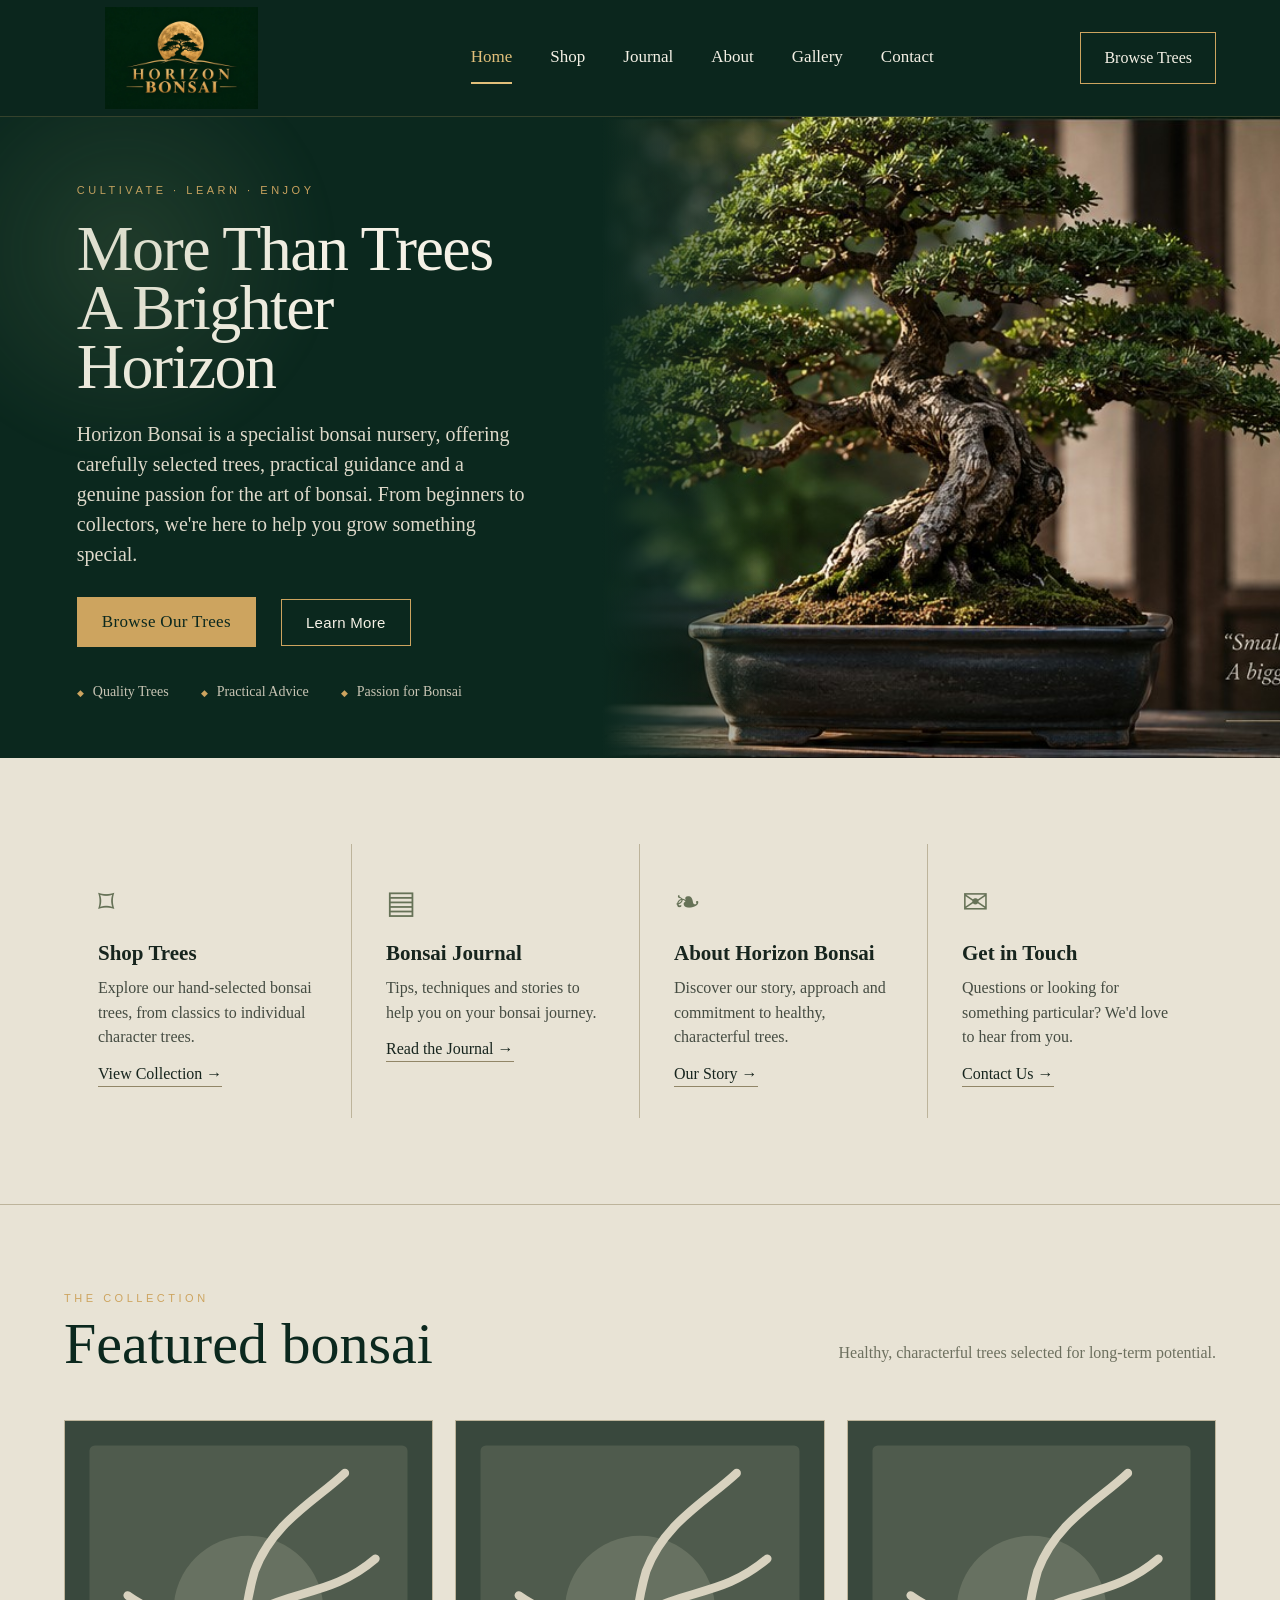
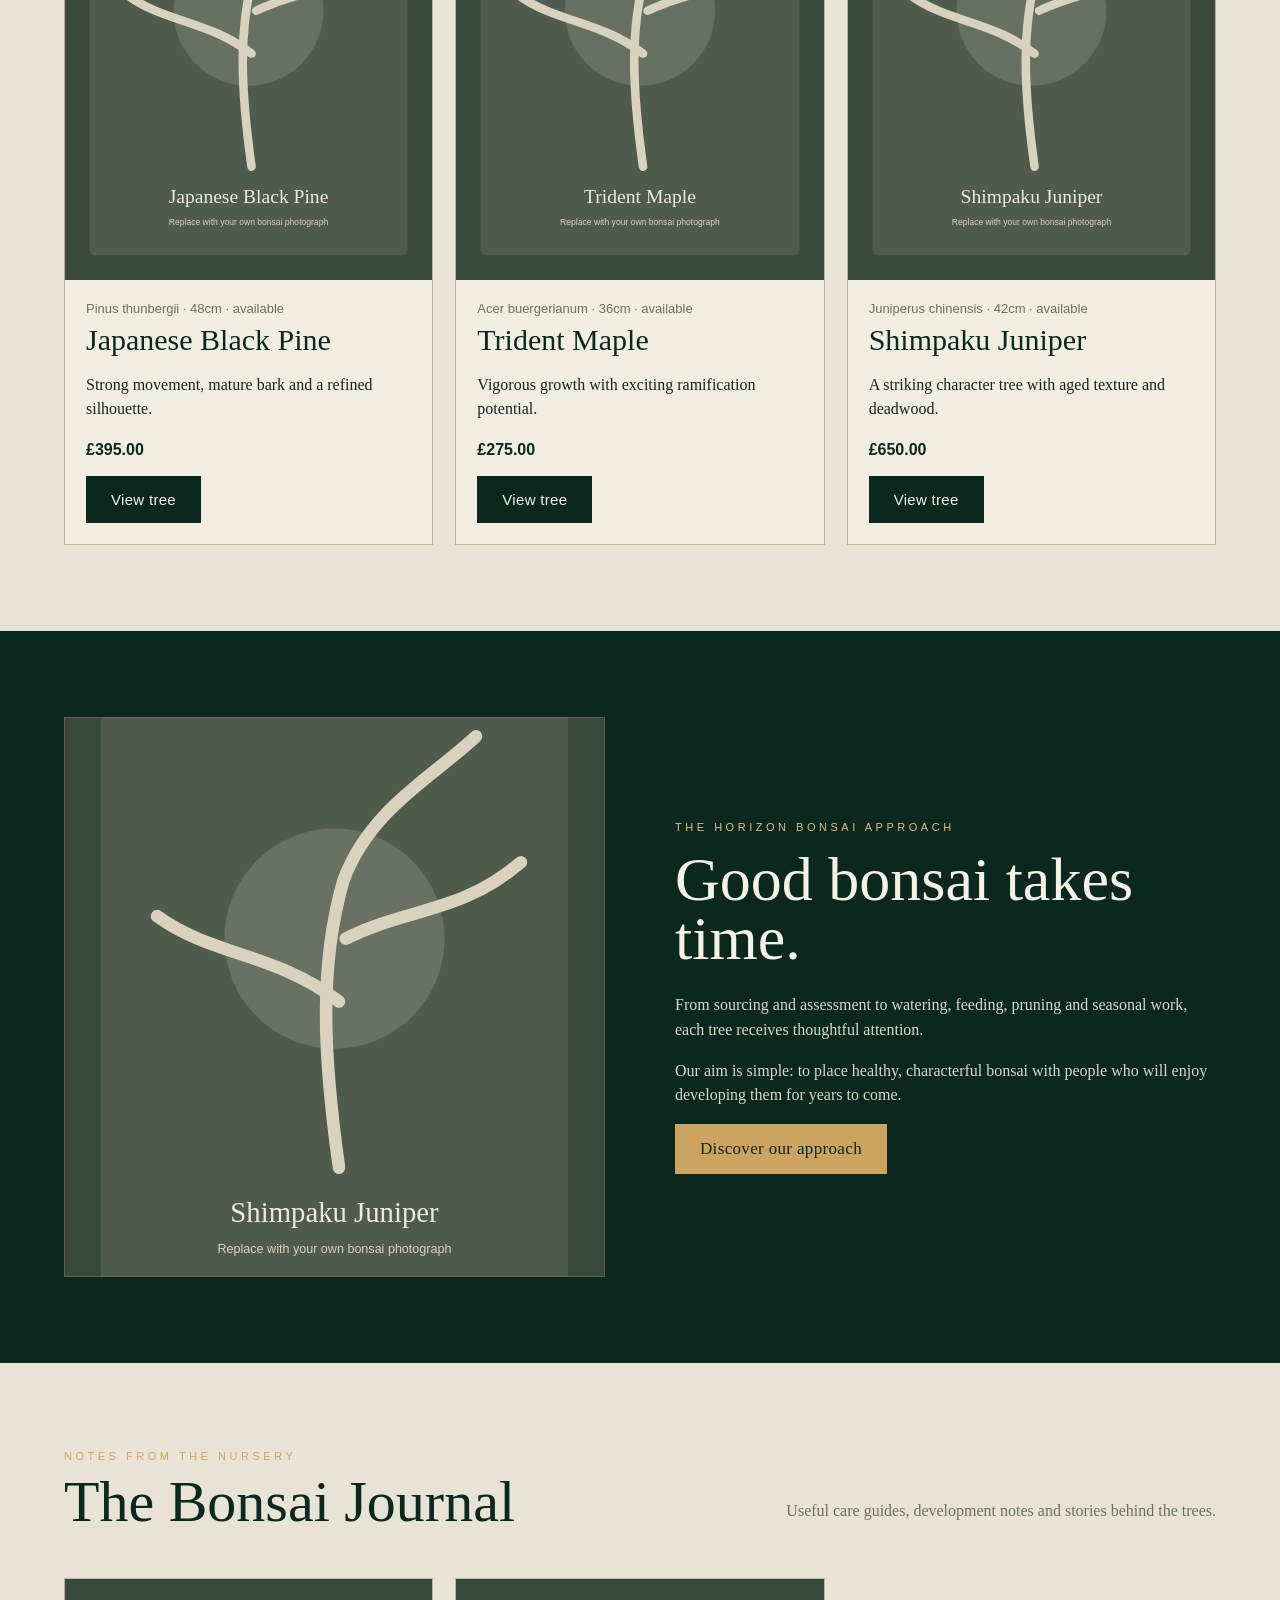
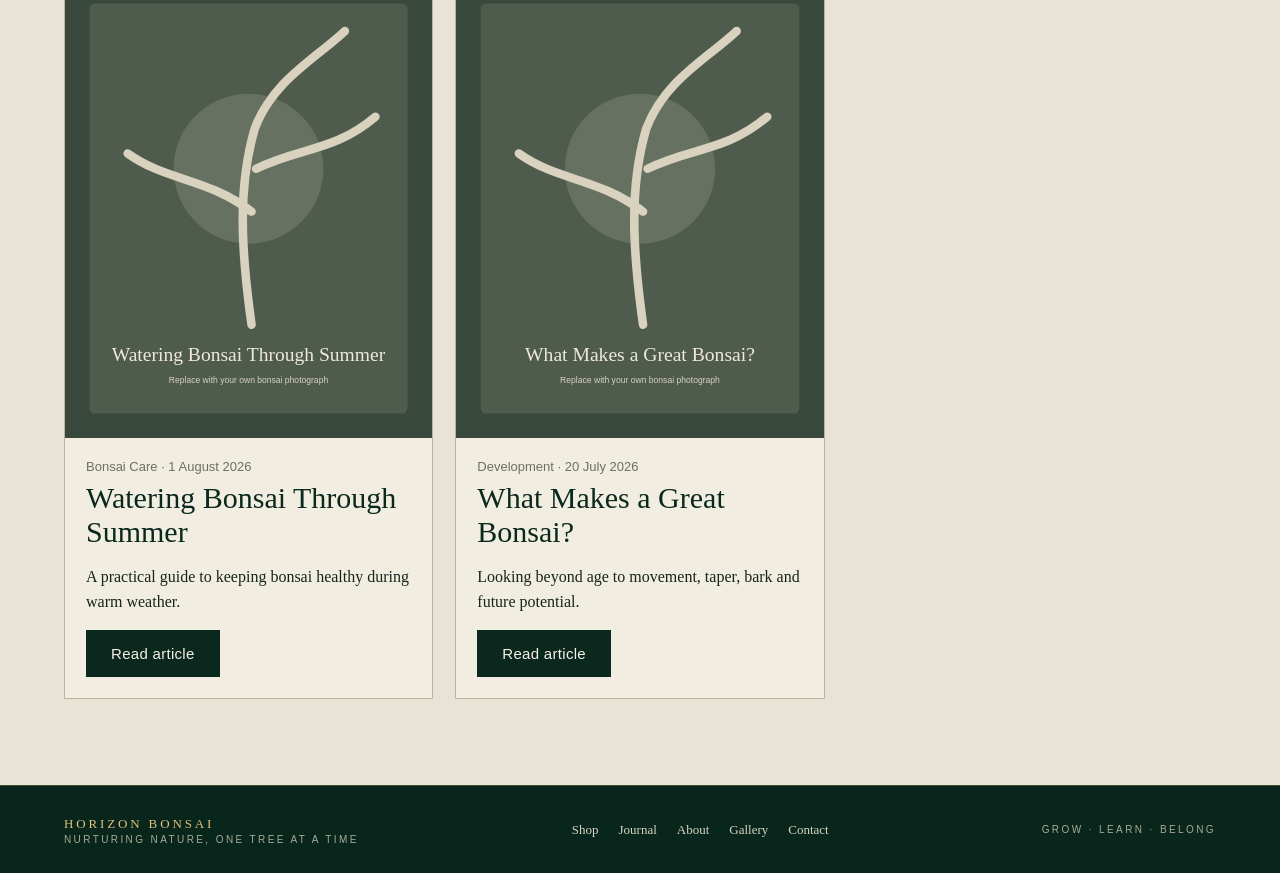
==== commit f093c32e: "Horizon Bonsai v3.61 upload" ====
--- a/index.html
+++ b/index.html
@@ -1,8 +1,8 @@
 <!doctype html><html lang="en-GB"><head><meta charset="utf-8"><meta name="viewport" content="width=device-width,initial-scale=1"><title>Horizon Bonsai | Bonsai Trees for Sale in the UK</title><meta name="description" content="Horizon Bonsai — carefully selected bonsai trees, practical guidance and a passion for the art of bonsai in the UK."><meta name="robots" content="index,follow"><link rel="canonical" href="./"><meta property="og:title" content="Horizon Bonsai | More Than Trees, A Brighter Horizon"><meta property="og:description" content="Carefully selected bonsai trees, practical guidance and a passion for bonsai."><meta property="og:type" content="website"><meta property="og:image" content="images/horizon-bonsai-logo.jpg"><link rel="stylesheet" href="css/style.css"><link rel="icon" type="image/jpeg" href="images/horizon-bonsai-logo.jpg"><script type="application/ld+json">{"@context":"https://schema.org","@type":"Organization","name":"Horizon Bonsai","description":"Bonsai trees sourced, cultivated and sold in the UK."}</script></head><body>
-<nav class="nav"><div class="wrap nav-in"><a class="brand" href="./"><img src="images/horizon-bonsai-logo.jpg" alt="Horizon Bonsai"></a><button class="menu" aria-label="Open menu">☰</button><div class="links"><a class="active" href="./">Home</a><a href="shop.html">Shop</a><a href="journal.html">Journal</a><a href="about.html">About</a><a href="contact.html">Contact</a></div><a class="nav-cta" href="shop.html">Browse Trees</a></div></nav>
-<header class="hero"><div class="hero-grid"><div class="hero-copy"><div class="eyebrow">Cultivate · Learn · Enjoy</div><h1>More Than Trees<br>A Brighter Horizon</h1><p>Horizon Bonsai is a specialist bonsai nursery, offering carefully selected trees, practical guidance and a genuine passion for the art of bonsai. From beginners to collectors, we're here to help you grow something special.</p><div class="hero-actions"><a class="btn gold" href="shop.html">Browse Our Trees</a><a class="btn outline" href="about.html">Learn More</a></div><div class="hero-features"><span>Quality Trees</span><span>Practical Advice</span><span>Passion for Bonsai</span></div></div><div class="hero-photo"><div class="hero-quote">“Small trees.<br>A bigger perspective.”</div></div></div></header>
+<nav class="nav"><div class="wrap nav-in"><a class="brand" href="./"><img src="images/horizon-bonsai-logo.jpg" alt="Horizon Bonsai"></a><button class="menu" aria-label="Open menu">☰</button><div class="links"><a class="active" href="./">Home</a><a href="shop.html">Shop</a><a href="journal.html">Journal</a><a href="about.html">About</a><a href="gallery.html">Gallery</a><a href="contact.html">Contact</a></div><a class="nav-cta" href="shop.html">Browse Trees</a></div></nav>
+<header class="hero"><div class="hero-grid"><div class="hero-copy"><div class="eyebrow">Cultivate · Learn · Enjoy</div><h1>More Than Trees<br>A Brighter Horizon</h1><p>Horizon Bonsai is a specialist bonsai nursery, offering carefully selected trees, practical guidance and a genuine passion for the art of bonsai. From beginners to collectors, we're here to help you grow something special.</p><div class="hero-actions"><a class="btn gold" href="shop.html">Browse Our Trees</a><a class="btn outline" href="about.html">Learn More</a></div><div class="hero-features"><span>Quality Trees</span><span>Practical Advice</span><span>Passion for Bonsai</span></div></div><div class="hero-photo" aria-label="Bonsai tree showcase image"></div></div></header>
 <section class="quicklinks"><div class="wrap quick-grid"><article class="quick-card"><div class="quick-icon">⌑</div><h3>Shop Trees</h3><p>Explore our hand-selected bonsai trees, from classics to individual character trees.</p><a href="shop.html">View Collection →</a></article><article class="quick-card"><div class="quick-icon">▤</div><h3>Bonsai Journal</h3><p>Tips, techniques and stories to help you on your bonsai journey.</p><a href="journal.html">Read the Journal →</a></article><article class="quick-card"><div class="quick-icon">❧</div><h3>About Horizon Bonsai</h3><p>Discover our story, approach and commitment to healthy, characterful trees.</p><a href="about.html">Our Story →</a></article><article class="quick-card"><div class="quick-icon">✉</div><h3>Get in Touch</h3><p>Questions or looking for something particular? We'd love to hear from you.</p><a href="contact.html">Contact Us →</a></article></div></section>
 <section><div class="wrap"><div class="head"><div><div class="eyebrow">The collection</div><h2>Featured bonsai</h2></div><p>Healthy, characterful trees selected for long-term potential.</p></div><div class="grid" id="featured-products"></div></div></section>
 <section class="story"><div class="wrap story-grid"><div class="story-img"></div><div><div class="eyebrow">The Horizon Bonsai approach</div><h2>Good bonsai takes time.</h2><p>From sourcing and assessment to watering, feeding, pruning and seasonal work, each tree receives thoughtful attention.</p><p>Our aim is simple: to place healthy, characterful bonsai with people who will enjoy developing them for years to come.</p><a class="btn gold" href="about.html">Discover our approach</a></div></div></section>
 <section><div class="wrap"><div class="head"><div><div class="eyebrow">Notes from the nursery</div><h2>The Bonsai Journal</h2></div><p>Useful care guides, development notes and stories behind the trees.</p></div><div class="grid" id="latest-posts"></div></div></section>
-<footer class="footer"><div class="wrap footer-in"><div><div class="footer-brand">HORIZON BONSAI</div><div class="footer-tag">NURTURING NATURE, ONE TREE AT A TIME</div></div><div class="footer-links"><a href="shop.html">Shop</a><a href="journal.html">Journal</a><a href="about.html">About</a><a href="contact.html">Contact</a></div><div class="footer-tag">GROW · LEARN · BELONG</div></div></footer><script src="js/app.js"></script></body></html>
+<footer class="footer"><div class="wrap footer-in"><div><div class="footer-brand">HORIZON BONSAI</div><div class="footer-tag">NURTURING NATURE, ONE TREE AT A TIME</div></div><div class="footer-links"><a href="shop.html">Shop</a><a href="journal.html">Journal</a><a href="about.html">About</a><a href="gallery.html">Gallery</a><a href="contact.html">Contact</a></div><div class="footer-tag">GROW · LEARN · BELONG</div></div></footer><script src="js/app.js"></script></body></html>
--- a/css/style.css
+++ b/css/style.css
@@ -1,6 +1,6 @@
 :root{--green:#0b281e;--green2:#123629;--green3:#244536;--gold:#cda45f;--gold2:#e1bf7a;--paper:#e8e3d5;--paper2:#dcd5c3;--ink:#17251e;--muted:#6d705f;--line:#bdb49b;--white:#f5f1e6;--shadow:rgba(6,25,18,.22)}
 *{box-sizing:border-box}html{scroll-behavior:smooth}body{margin:0;background:var(--paper);color:var(--ink);font:400 16px/1.55 Georgia,"Times New Roman",serif}body:before{content:"";position:fixed;inset:0;pointer-events:none;opacity:.07;background-image:radial-gradient(#173428 .6px,transparent .6px);background-size:6px 6px}a{text-decoration:none;color:inherit}img{max-width:100%;display:block}.wrap{width:min(1360px,90vw);margin:auto}.eyebrow{text-transform:uppercase;letter-spacing:.32em;font:500 11px/1.4 Arial,sans-serif;color:var(--gold)}
-.nav{position:sticky;top:0;z-index:30;background:rgba(8,35,26,.985);color:var(--white);border-bottom:1px solid rgba(205,164,95,.22)}.nav-in{min-height:116px;display:grid;grid-template-columns:260px 1fr auto;gap:38px;align-items:center}.brand{display:flex;align-items:center}.brand img{width:235px;height:102px;object-fit:cover;object-position:center;border:0}.links{display:flex;justify-content:center;gap:38px;align-items:center;font-size:17px}.links a{padding:12px 0;border-bottom:2px solid transparent}.links a:hover,.links a.active{color:var(--gold2);border-color:var(--gold2)}.nav-cta{border:1px solid var(--gold);padding:13px 23px;color:var(--white)}.nav-cta:hover{background:var(--gold);color:var(--green)}.menu{display:none;border:0;background:none;color:var(--white);font-size:26px}
+.nav{position:sticky;top:0;z-index:30;background:rgba(8,35,26,.985);color:var(--white);border-bottom:1px solid rgba(205,164,95,.22)}.nav-in{min-height:116px;display:grid;grid-template-columns:260px 1fr auto;gap:38px;align-items:center}.brand{display:flex;align-items:center}.brand img{width:235px;height:102px;object-fit:contain;object-position:center;border:0}.links{display:flex;justify-content:center;gap:38px;align-items:center;font-size:17px}.links a{padding:12px 0;border-bottom:2px solid transparent}.links a:hover,.links a.active{color:var(--gold2);border-color:var(--gold2)}.nav-cta{border:1px solid var(--gold);padding:13px 23px;color:var(--white)}.nav-cta:hover{background:var(--gold);color:var(--green)}.menu{display:none;border:0;background:none;color:var(--white);font-size:26px}
 .hero{background:var(--green);color:var(--white);min-height:560px;position:relative;overflow:hidden}.hero:before{content:"";position:absolute;left:-90px;top:-80px;width:430px;height:430px;background:radial-gradient(circle,rgba(117,139,96,.20),transparent 68%);filter:blur(10px)}.hero-grid{width:min(1536px,100%);margin:auto;display:grid;grid-template-columns:47% 53%;min-height:560px}.hero-copy{padding:66px max(6vw,55px) 55px;align-self:center}.hero h1{font:500 clamp(55px,5vw,82px)/.92 Georgia,serif;letter-spacing:-.025em;margin:22px 0}.hero p{font-size:20px;line-height:1.5;max-width:650px;color:#ded9ca}.hero-actions{display:flex;gap:25px;align-items:center;margin:28px 0 34px;flex-wrap:wrap}.btn{display:inline-block;padding:14px 24px;background:var(--green);color:var(--white);border:1px solid var(--green);font:500 15px Arial,sans-serif;letter-spacing:.02em;cursor:pointer;transition:.2s}.btn:hover{transform:translateY(-2px);background:var(--green2)}.btn.gold{background:var(--gold);border-color:var(--gold);color:var(--green);font-family:Georgia,serif;font-size:17px}.btn.outline{background:transparent;border-color:var(--gold);color:var(--white)}.text-link{border-bottom:1px solid var(--gold);padding-bottom:4px}.hero-features{display:flex;gap:32px;color:#c8c4b4;font-size:14px}.hero-features span:before{content:"◆";color:var(--gold);font-size:9px;margin-right:9px}.hero-photo{background:linear-gradient(90deg,var(--green),transparent 28%),url('../images/horizon-hero.jpg') center/cover;min-height:560px;position:relative}.hero-quote{position:absolute;right:7%;bottom:48px;font-size:19px;font-style:italic;color:#e7dfcc;border-bottom:1px solid var(--gold);padding:0 0 20px 0}
 .quicklinks{background:var(--paper);border-bottom:1px solid var(--line)}.quick-grid{display:grid;grid-template-columns:repeat(4,1fr)}.quick-card{padding:34px 34px 31px;border-right:1px solid var(--line);min-height:210px}.quick-card:last-child{border-right:0}.quick-icon{font-size:32px;color:#667257}.quick-card h3{font-size:21px;margin:10px 0 6px}.quick-card p{margin:0 0 12px;color:#454c42}.quick-card a{border-bottom:1px solid #918667;padding-bottom:4px}
 section{padding:86px 0}.head{display:flex;justify-content:space-between;gap:30px;align-items:end;margin-bottom:38px}.head h1,.head h2,.article h1{font:500 58px/.95 Georgia,serif;margin:10px 0;color:var(--green)}.head p{max-width:500px;color:var(--muted)}.grid{display:grid;grid-template-columns:repeat(3,1fr);gap:22px}.product{background:rgba(245,241,230,.72);border:1px solid var(--line);transition:.25s;overflow:hidden}.product:hover{transform:translateY(-4px);box-shadow:0 18px 40px var(--shadow)}.product img{width:100%;aspect-ratio:4/5;object-fit:cover;background:#9ca38d}.body{padding:21px}.body h3{font:500 30px Georgia,serif;margin:7px 0;color:var(--green)}.muted{color:var(--muted);font:13px Arial,sans-serif}.price{font-weight:700;color:var(--green);margin:13px 0;font-family:Arial,sans-serif}.story{background:var(--green);color:var(--white)}.story .eyebrow{color:var(--gold2)}.story-grid{display:grid;grid-template-columns:1fr 1fr;gap:70px;align-items:center}.story-img{min-height:560px;background:url('../images/products/shimpaku-juniper.svg') center/cover;border:1px solid rgba(205,164,95,.25)}.story h2{font:500 62px/.95 Georgia,serif;margin:15px 0 25px;color:var(--white)}.story p{color:#d7d8cc}.gallery{display:grid;grid-template-columns:1.2fr .8fr .9fr;grid-auto-rows:230px;gap:10px}.gallery img{width:100%;height:100%;object-fit:cover}.tall{grid-row:span 2}.wide{grid-column:span 2}
@@ -8,3 +8,7 @@
 .footer{background:#08261c;color:#d9d3c2;border-top:1px solid rgba(205,164,95,.3);padding:28px 0}.footer-in{display:flex;justify-content:space-between;align-items:center;gap:25px}.footer-brand{letter-spacing:.22em;color:var(--gold2);font-size:13px}.footer-tag{font:10px Arial,sans-serif;letter-spacing:.24em;color:#a9aa96}.footer-links{display:flex;gap:20px;font-size:13px}
 @media(max-width:980px){.nav-in{grid-template-columns:190px 1fr auto;min-height:92px}.brand img{width:175px;height:76px}.links{gap:18px}.nav-cta{display:none}.hero-grid{grid-template-columns:1fr}.hero-photo{min-height:430px}.quick-grid{grid-template-columns:1fr 1fr}.quick-card:nth-child(2){border-right:0}.grid{grid-template-columns:repeat(2,1fr)}}
 @media(max-width:720px){.nav-in{display:flex;min-height:82px}.brand img{width:150px;height:66px}.links{display:none}.menu{display:block;margin-left:auto}.nav-in.open .links{display:flex;position:absolute;top:82px;left:0;right:0;background:var(--green);padding:20px 5vw;flex-direction:column;align-items:flex-start;border-bottom:1px solid rgba(205,164,95,.3)}.hero-copy{padding:55px 6vw}.hero h1{font-size:54px}.hero-features{flex-direction:column;gap:8px}.hero-photo{min-height:350px}.quick-grid,.grid,.story-grid,.contact-grid,.article-layout{grid-template-columns:1fr}.quick-card{border-right:0;border-bottom:1px solid var(--line)}.head{display:block}.head h1,.head h2,.article h1{font-size:46px;margin-bottom:20px}.gallery{grid-template-columns:1fr 1fr}.wide{grid-column:span 2}.article-layout{gap:35px}.footer-in{align-items:flex-start;flex-direction:column}}
+
+/* Gallery */
+.gallery-page{padding-top:64px}.gallery-intro{max-width:760px;margin-bottom:34px}.gallery-masonry{columns:3 300px;column-gap:16px}.gallery-item{break-inside:avoid;margin:0 0 16px;background:rgba(245,241,230,.72);border:1px solid var(--line);overflow:hidden}.gallery-item img{width:100%;height:auto;display:block;transition:transform .35s ease}.gallery-item:hover img{transform:scale(1.015)}.gallery-caption{padding:14px 16px}.gallery-caption strong{display:block;color:var(--green);font-size:18px}.gallery-caption span{display:block;color:var(--muted);font:12px Arial,sans-serif;margin-top:3px}.gallery-empty{padding:35px;border:1px dashed var(--line);background:rgba(245,241,230,.5)}
+@media(max-width:720px){.gallery-masonry{columns:1}.gallery-page{padding-top:42px}}
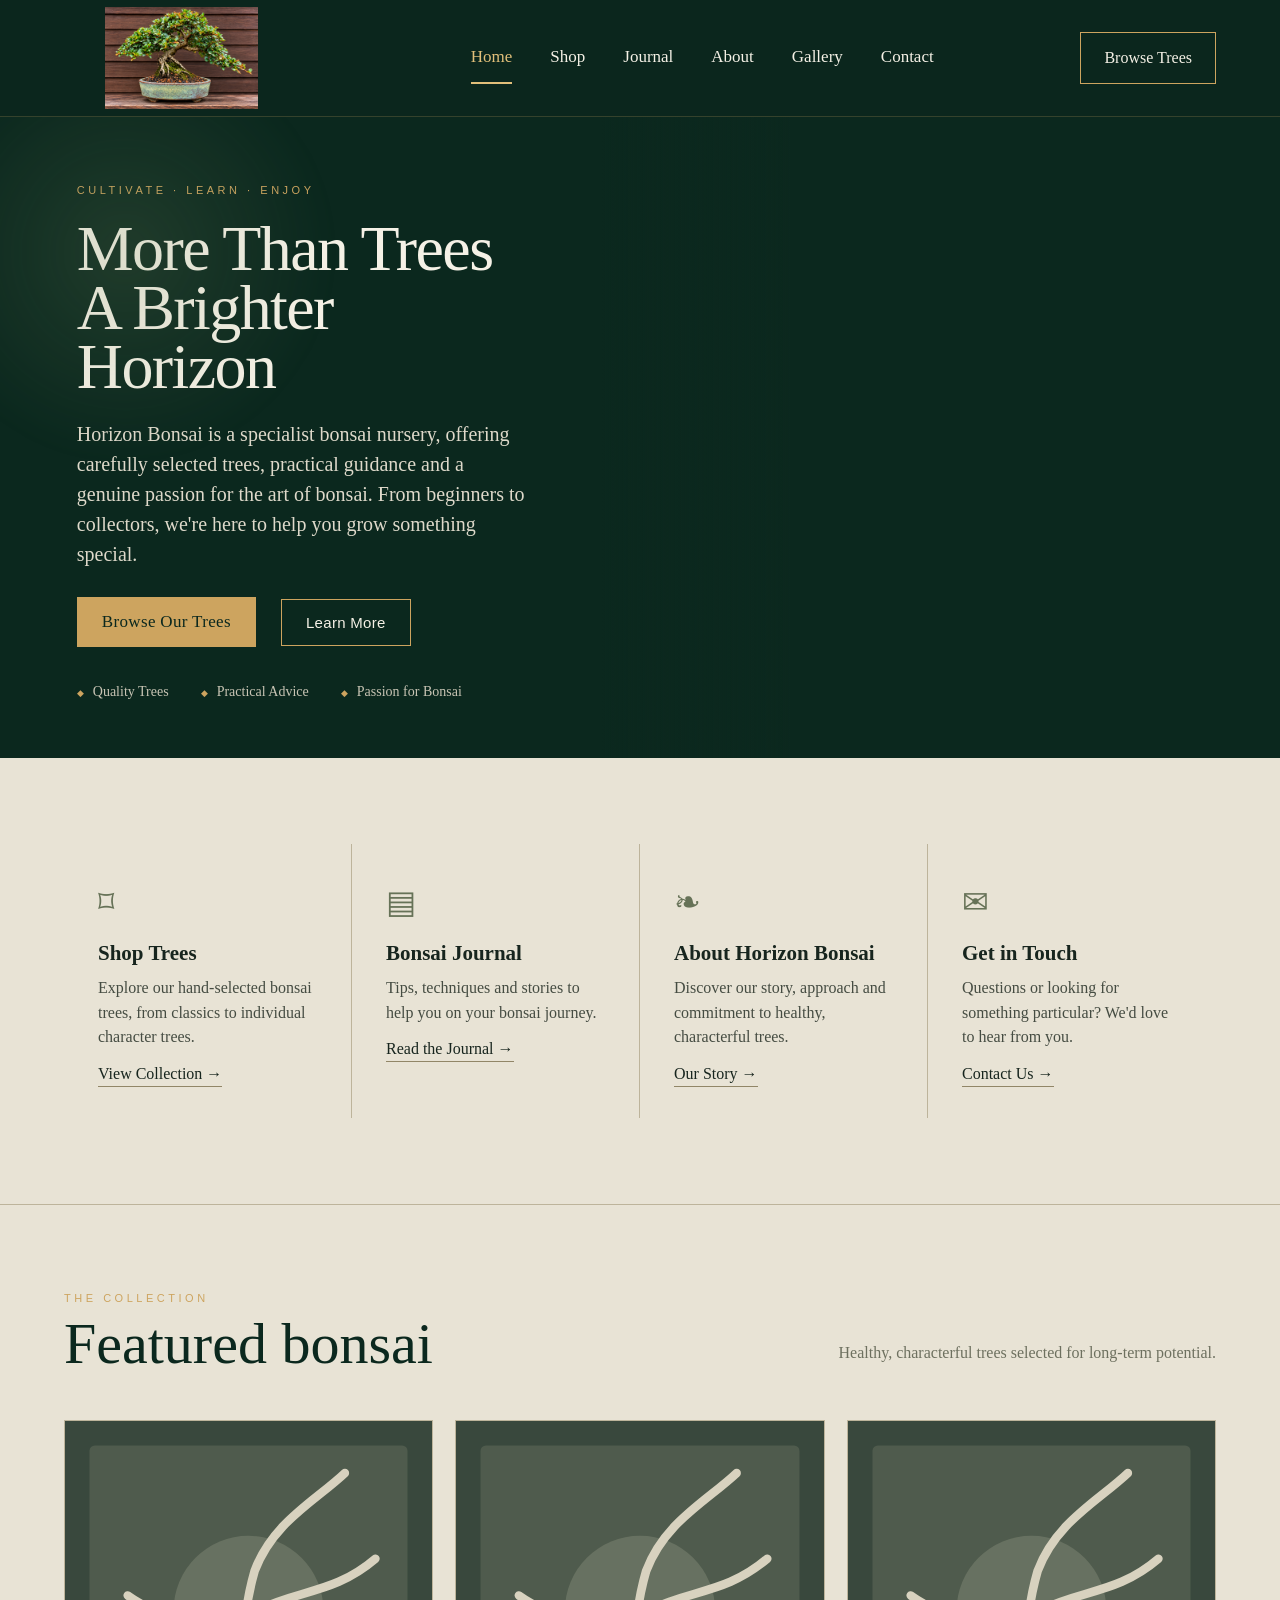
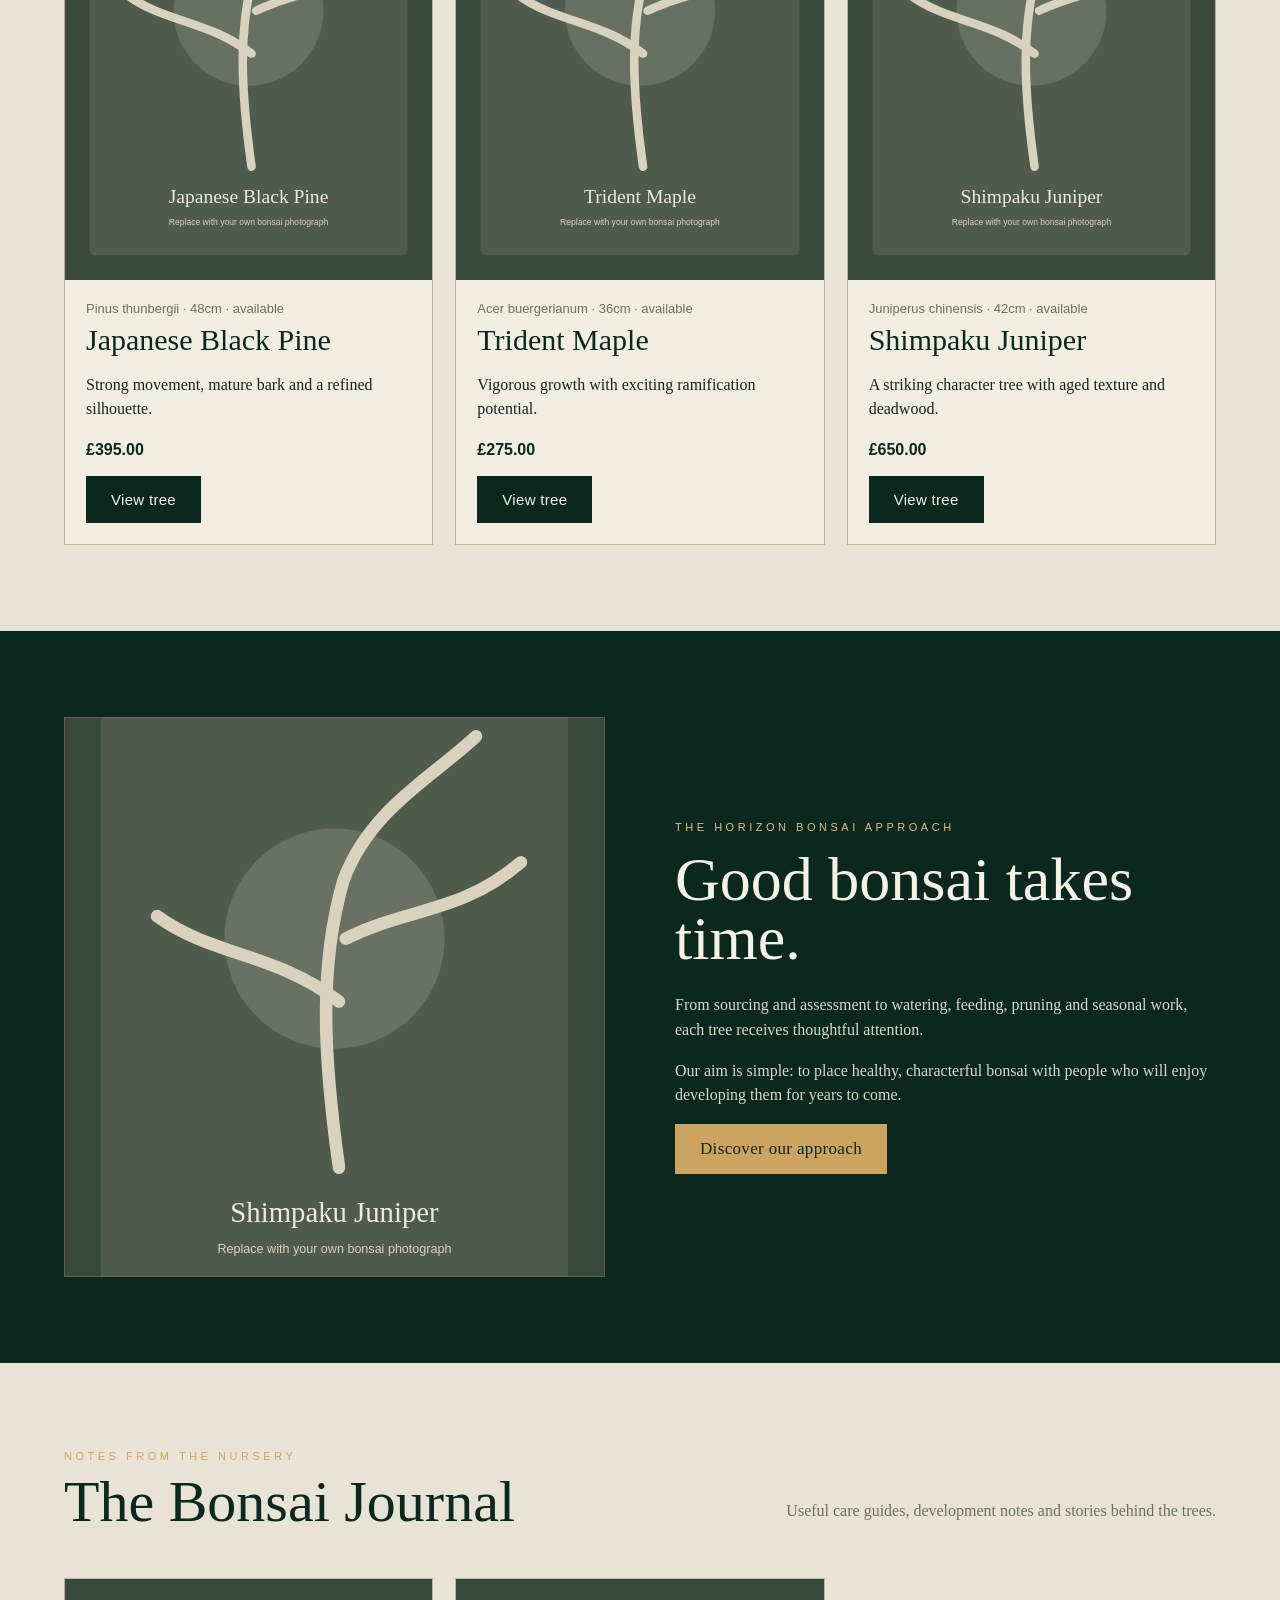
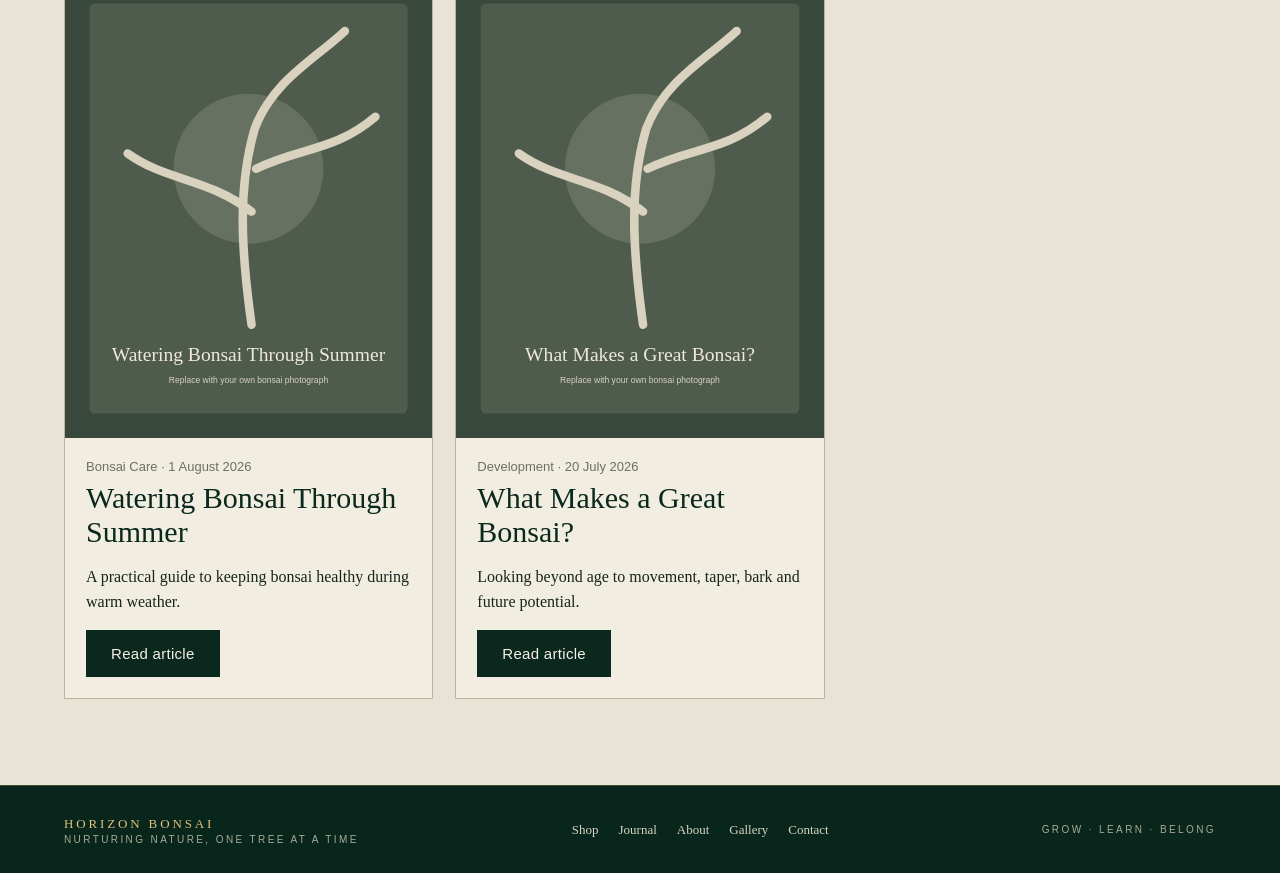
==== commit 2c7cdac3: "mainpage image adjustment inndex.html change from jpg to png in name calling for image and swapped i" ====
--- a/index.html
+++ b/index.html
@@ -1,5 +1,5 @@
 <!doctype html><html lang="en-GB"><head><meta charset="utf-8"><meta name="viewport" content="width=device-width,initial-scale=1"><title>Horizon Bonsai | Bonsai Trees for Sale in the UK</title><meta name="description" content="Horizon Bonsai — carefully selected bonsai trees, practical guidance and a passion for the art of bonsai in the UK."><meta name="robots" content="index,follow"><link rel="canonical" href="./"><meta property="og:title" content="Horizon Bonsai | More Than Trees, A Brighter Horizon"><meta property="og:description" content="Carefully selected bonsai trees, practical guidance and a passion for bonsai."><meta property="og:type" content="website"><meta property="og:image" content="images/horizon-bonsai-logo.jpg"><link rel="stylesheet" href="css/style.css"><link rel="icon" type="image/jpeg" href="images/horizon-bonsai-logo.jpg"><script type="application/ld+json">{"@context":"https://schema.org","@type":"Organization","name":"Horizon Bonsai","description":"Bonsai trees sourced, cultivated and sold in the UK."}</script></head><body>
-<nav class="nav"><div class="wrap nav-in"><a class="brand" href="./"><img src="images/horizon-bonsai-logo.jpg" alt="Horizon Bonsai"></a><button class="menu" aria-label="Open menu">☰</button><div class="links"><a class="active" href="./">Home</a><a href="shop.html">Shop</a><a href="journal.html">Journal</a><a href="about.html">About</a><a href="gallery.html">Gallery</a><a href="contact.html">Contact</a></div><a class="nav-cta" href="shop.html">Browse Trees</a></div></nav>
+<nav class="nav"><div class="wrap nav-in"><a class="brand" href="./"><img src="images/horizon-bonsai-logo.png" alt="Horizon Bonsai"></a><button class="menu" aria-label="Open menu">☰</button><div class="links"><a class="active" href="./">Home</a><a href="shop.html">Shop</a><a href="journal.html">Journal</a><a href="about.html">About</a><a href="gallery.html">Gallery</a><a href="contact.html">Contact</a></div><a class="nav-cta" href="shop.html">Browse Trees</a></div></nav>
 <header class="hero"><div class="hero-grid"><div class="hero-copy"><div class="eyebrow">Cultivate · Learn · Enjoy</div><h1>More Than Trees<br>A Brighter Horizon</h1><p>Horizon Bonsai is a specialist bonsai nursery, offering carefully selected trees, practical guidance and a genuine passion for the art of bonsai. From beginners to collectors, we're here to help you grow something special.</p><div class="hero-actions"><a class="btn gold" href="shop.html">Browse Our Trees</a><a class="btn outline" href="about.html">Learn More</a></div><div class="hero-features"><span>Quality Trees</span><span>Practical Advice</span><span>Passion for Bonsai</span></div></div><div class="hero-photo" aria-label="Bonsai tree showcase image"></div></div></header>
 <section class="quicklinks"><div class="wrap quick-grid"><article class="quick-card"><div class="quick-icon">⌑</div><h3>Shop Trees</h3><p>Explore our hand-selected bonsai trees, from classics to individual character trees.</p><a href="shop.html">View Collection →</a></article><article class="quick-card"><div class="quick-icon">▤</div><h3>Bonsai Journal</h3><p>Tips, techniques and stories to help you on your bonsai journey.</p><a href="journal.html">Read the Journal →</a></article><article class="quick-card"><div class="quick-icon">❧</div><h3>About Horizon Bonsai</h3><p>Discover our story, approach and commitment to healthy, characterful trees.</p><a href="about.html">Our Story →</a></article><article class="quick-card"><div class="quick-icon">✉</div><h3>Get in Touch</h3><p>Questions or looking for something particular? We'd love to hear from you.</p><a href="contact.html">Contact Us →</a></article></div></section>
 <section><div class="wrap"><div class="head"><div><div class="eyebrow">The collection</div><h2>Featured bonsai</h2></div><p>Healthy, characterful trees selected for long-term potential.</p></div><div class="grid" id="featured-products"></div></div></section>
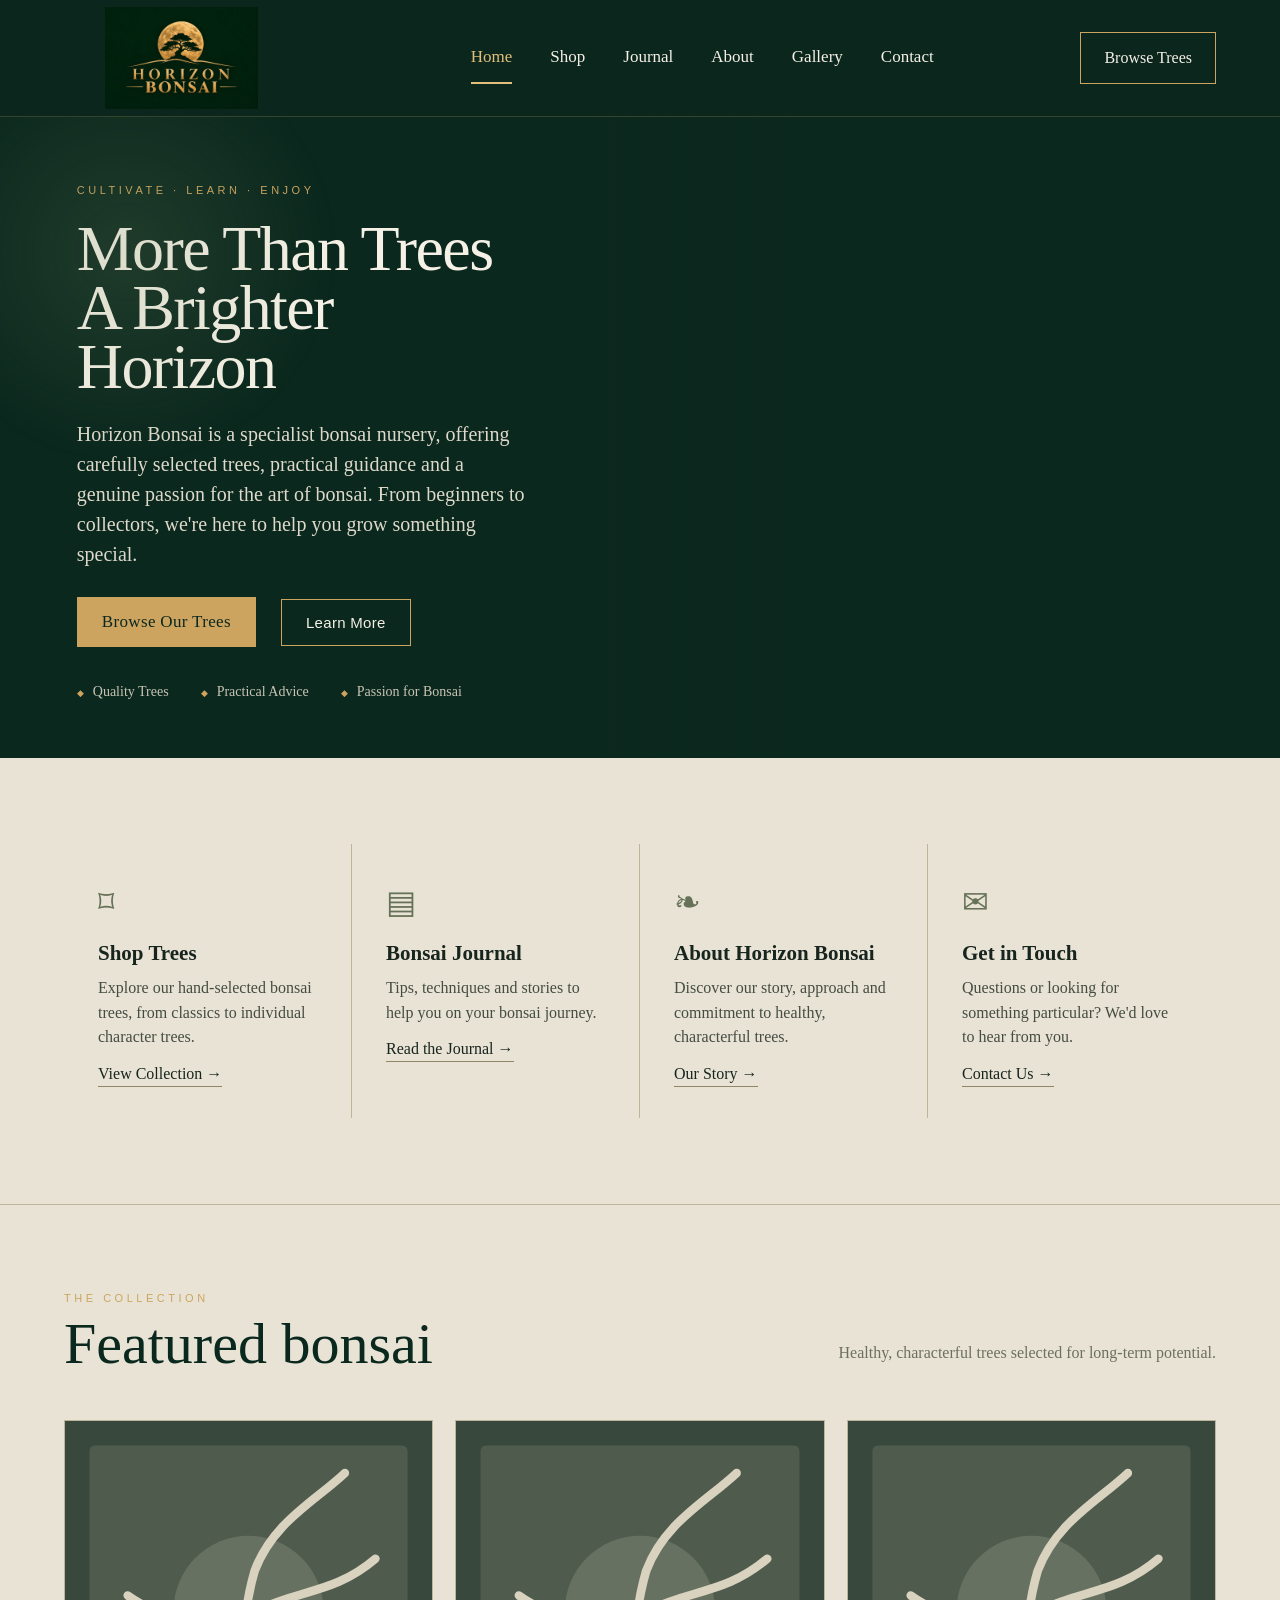
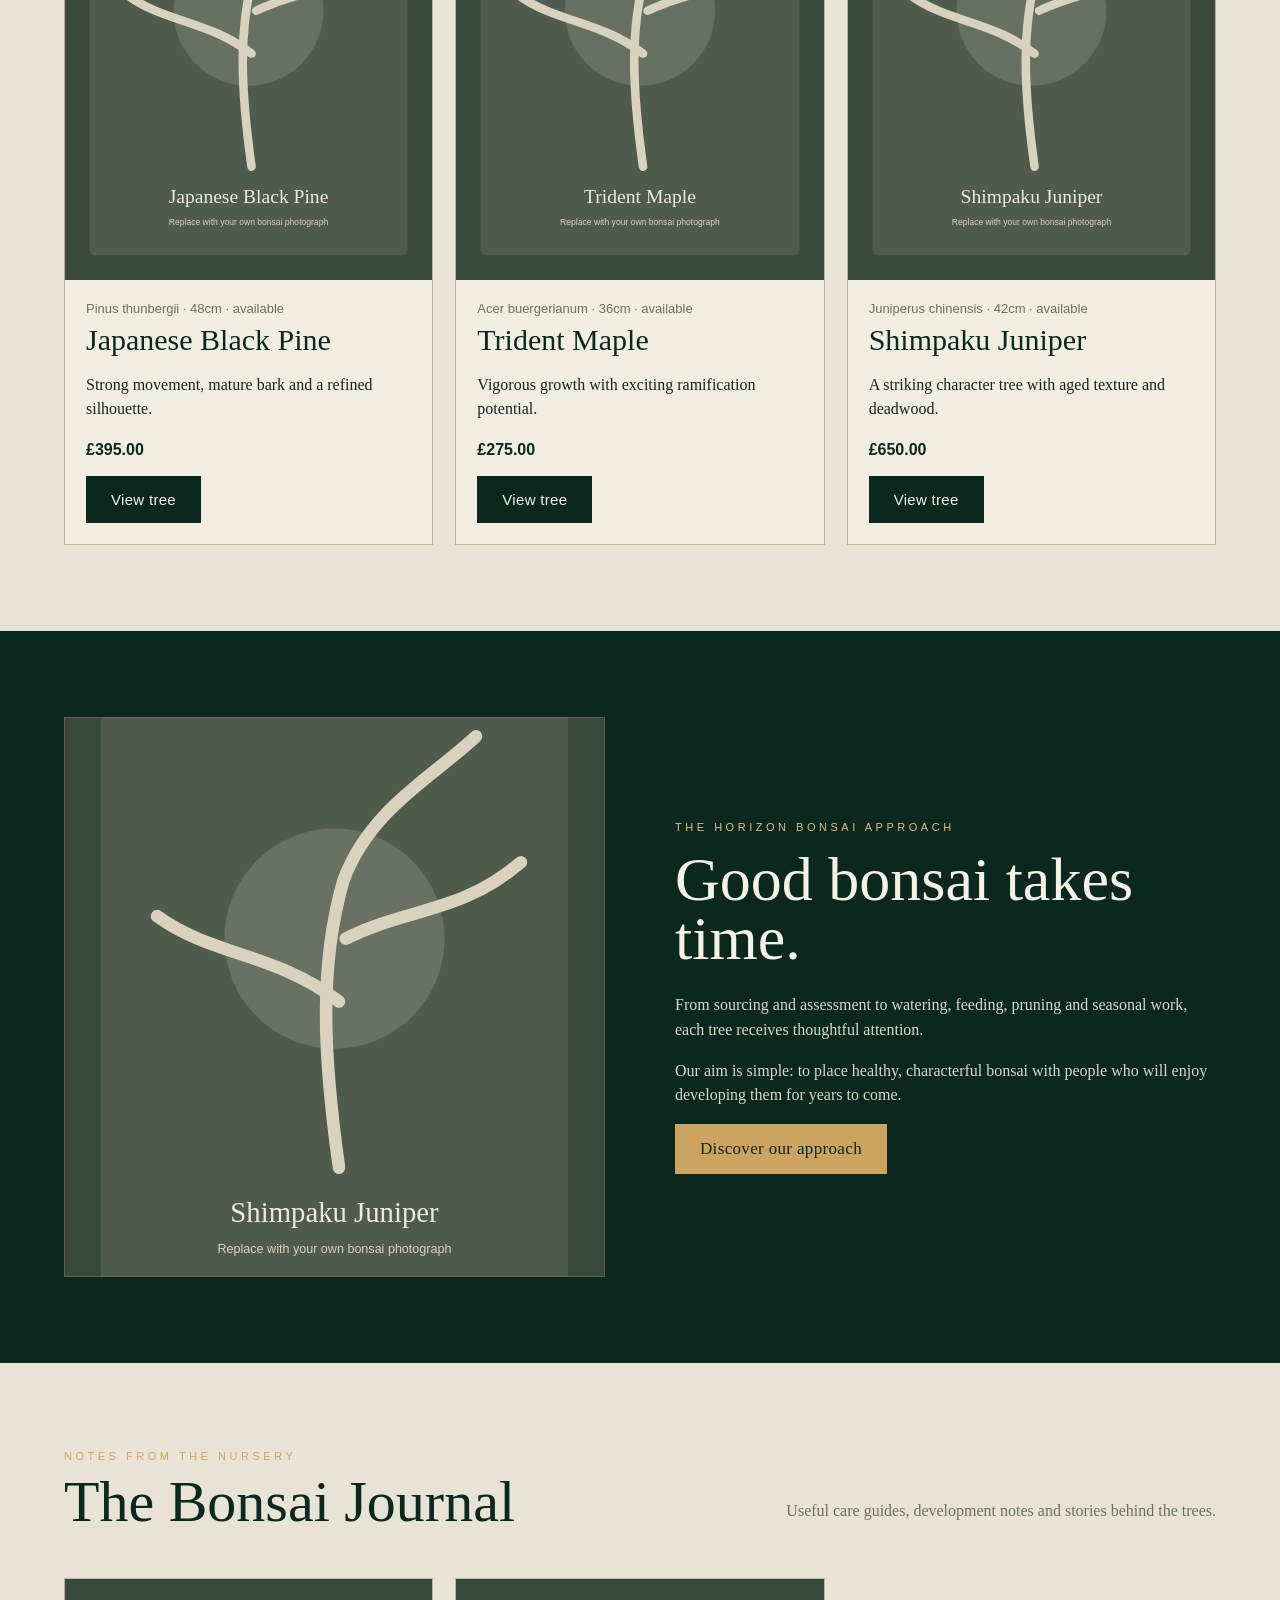
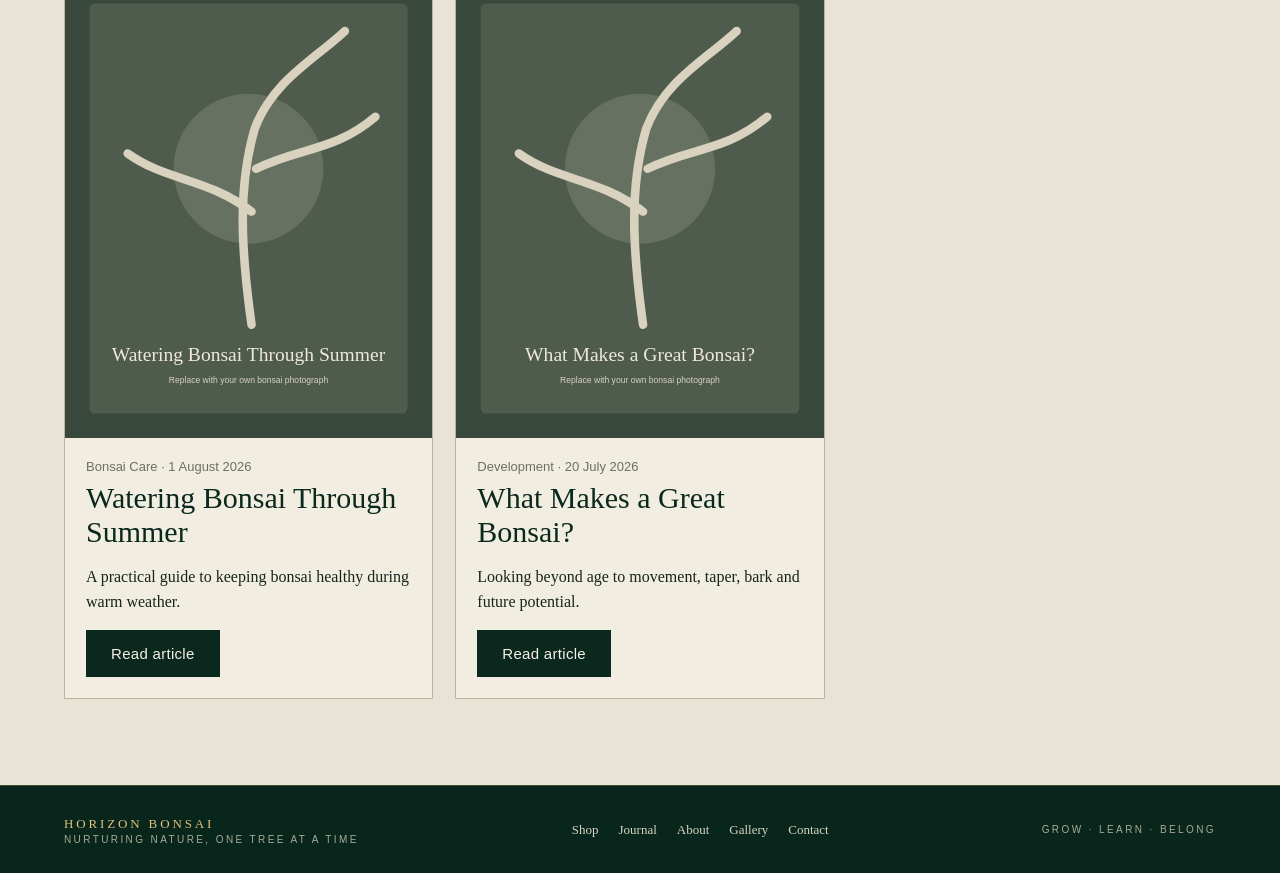
==== commit 58f8364d: "Revert "mainpage image adjustment" This reverts commit 2c7cdac363792ef289617aeccb64739b81a5a03c." ====
--- a/index.html
+++ b/index.html
@@ -1,5 +1,5 @@
 <!doctype html><html lang="en-GB"><head><meta charset="utf-8"><meta name="viewport" content="width=device-width,initial-scale=1"><title>Horizon Bonsai | Bonsai Trees for Sale in the UK</title><meta name="description" content="Horizon Bonsai — carefully selected bonsai trees, practical guidance and a passion for the art of bonsai in the UK."><meta name="robots" content="index,follow"><link rel="canonical" href="./"><meta property="og:title" content="Horizon Bonsai | More Than Trees, A Brighter Horizon"><meta property="og:description" content="Carefully selected bonsai trees, practical guidance and a passion for bonsai."><meta property="og:type" content="website"><meta property="og:image" content="images/horizon-bonsai-logo.jpg"><link rel="stylesheet" href="css/style.css"><link rel="icon" type="image/jpeg" href="images/horizon-bonsai-logo.jpg"><script type="application/ld+json">{"@context":"https://schema.org","@type":"Organization","name":"Horizon Bonsai","description":"Bonsai trees sourced, cultivated and sold in the UK."}</script></head><body>
-<nav class="nav"><div class="wrap nav-in"><a class="brand" href="./"><img src="images/horizon-bonsai-logo.png" alt="Horizon Bonsai"></a><button class="menu" aria-label="Open menu">☰</button><div class="links"><a class="active" href="./">Home</a><a href="shop.html">Shop</a><a href="journal.html">Journal</a><a href="about.html">About</a><a href="gallery.html">Gallery</a><a href="contact.html">Contact</a></div><a class="nav-cta" href="shop.html">Browse Trees</a></div></nav>
+<nav class="nav"><div class="wrap nav-in"><a class="brand" href="./"><img src="images/horizon-bonsai-logo.jpg" alt="Horizon Bonsai"></a><button class="menu" aria-label="Open menu">☰</button><div class="links"><a class="active" href="./">Home</a><a href="shop.html">Shop</a><a href="journal.html">Journal</a><a href="about.html">About</a><a href="gallery.html">Gallery</a><a href="contact.html">Contact</a></div><a class="nav-cta" href="shop.html">Browse Trees</a></div></nav>
 <header class="hero"><div class="hero-grid"><div class="hero-copy"><div class="eyebrow">Cultivate · Learn · Enjoy</div><h1>More Than Trees<br>A Brighter Horizon</h1><p>Horizon Bonsai is a specialist bonsai nursery, offering carefully selected trees, practical guidance and a genuine passion for the art of bonsai. From beginners to collectors, we're here to help you grow something special.</p><div class="hero-actions"><a class="btn gold" href="shop.html">Browse Our Trees</a><a class="btn outline" href="about.html">Learn More</a></div><div class="hero-features"><span>Quality Trees</span><span>Practical Advice</span><span>Passion for Bonsai</span></div></div><div class="hero-photo" aria-label="Bonsai tree showcase image"></div></div></header>
 <section class="quicklinks"><div class="wrap quick-grid"><article class="quick-card"><div class="quick-icon">⌑</div><h3>Shop Trees</h3><p>Explore our hand-selected bonsai trees, from classics to individual character trees.</p><a href="shop.html">View Collection →</a></article><article class="quick-card"><div class="quick-icon">▤</div><h3>Bonsai Journal</h3><p>Tips, techniques and stories to help you on your bonsai journey.</p><a href="journal.html">Read the Journal →</a></article><article class="quick-card"><div class="quick-icon">❧</div><h3>About Horizon Bonsai</h3><p>Discover our story, approach and commitment to healthy, characterful trees.</p><a href="about.html">Our Story →</a></article><article class="quick-card"><div class="quick-icon">✉</div><h3>Get in Touch</h3><p>Questions or looking for something particular? We'd love to hear from you.</p><a href="contact.html">Contact Us →</a></article></div></section>
 <section><div class="wrap"><div class="head"><div><div class="eyebrow">The collection</div><h2>Featured bonsai</h2></div><p>Healthy, characterful trees selected for long-term potential.</p></div><div class="grid" id="featured-products"></div></div></section>
